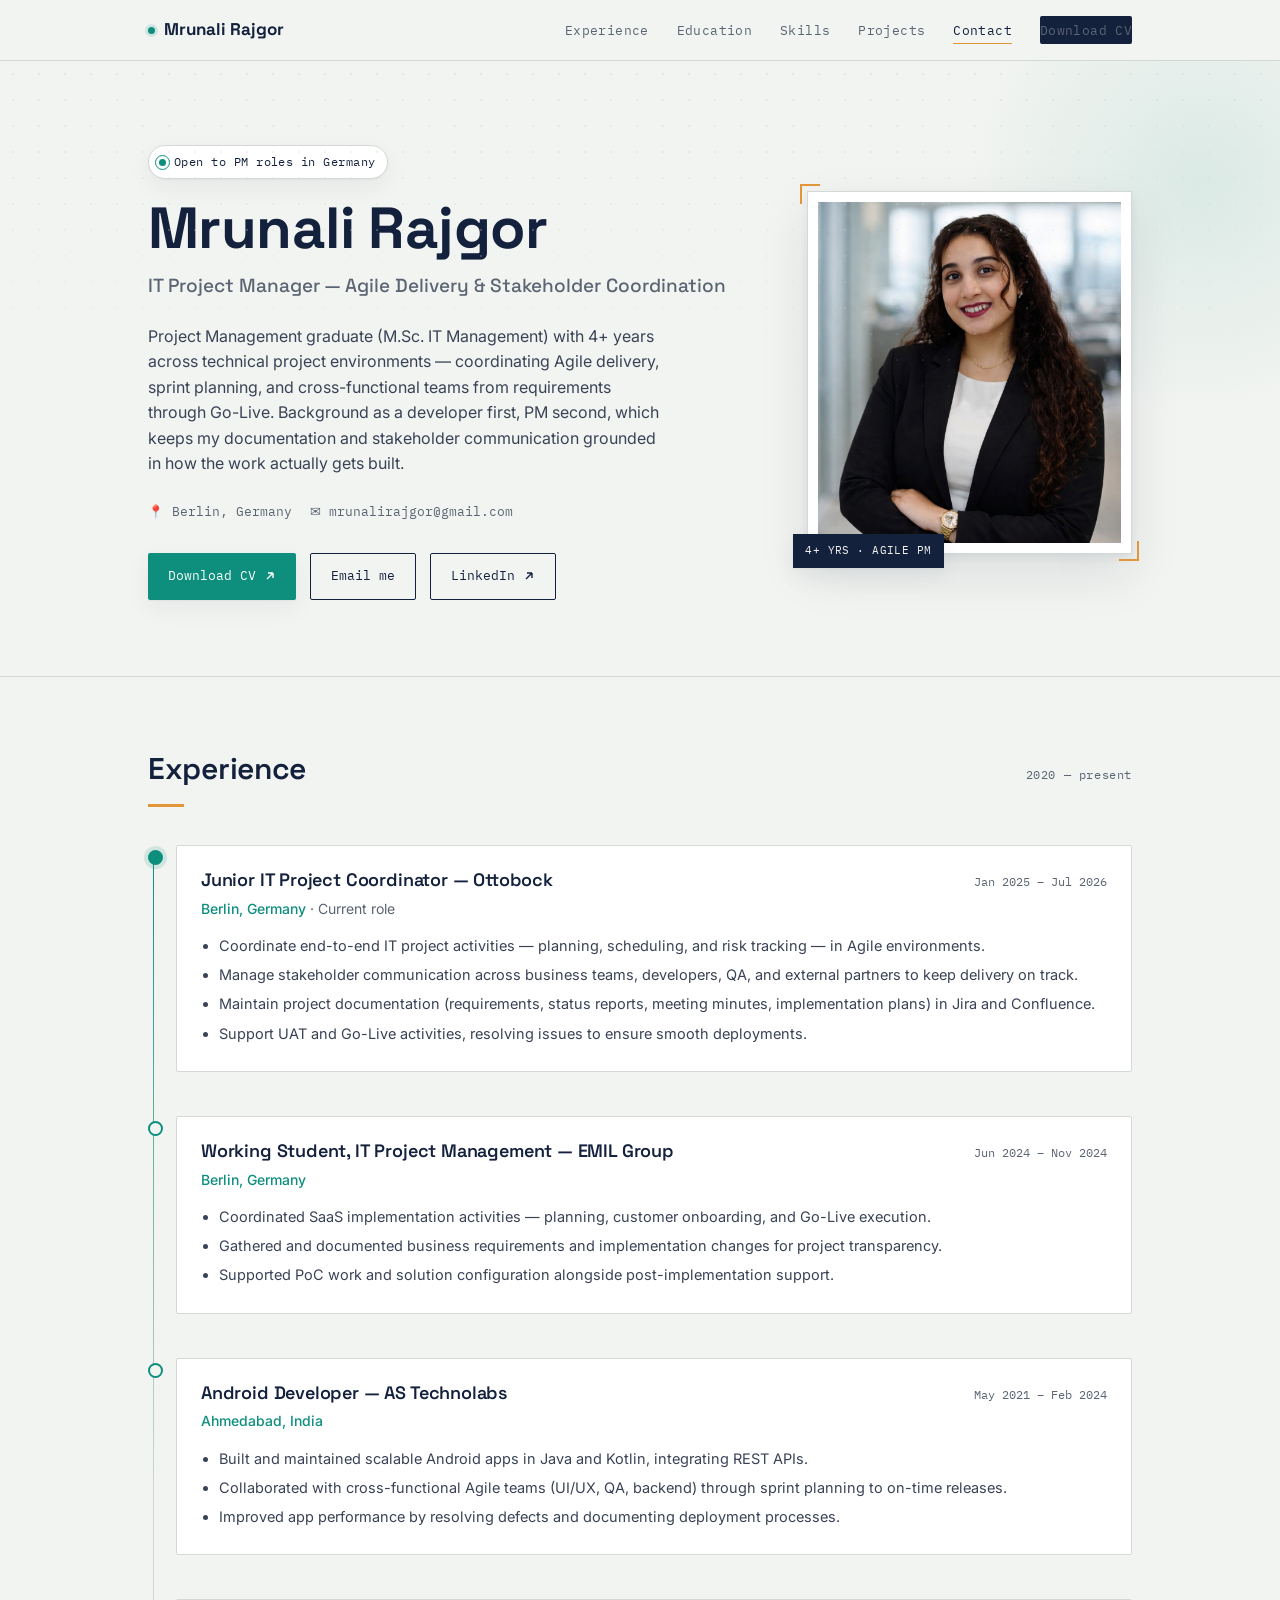
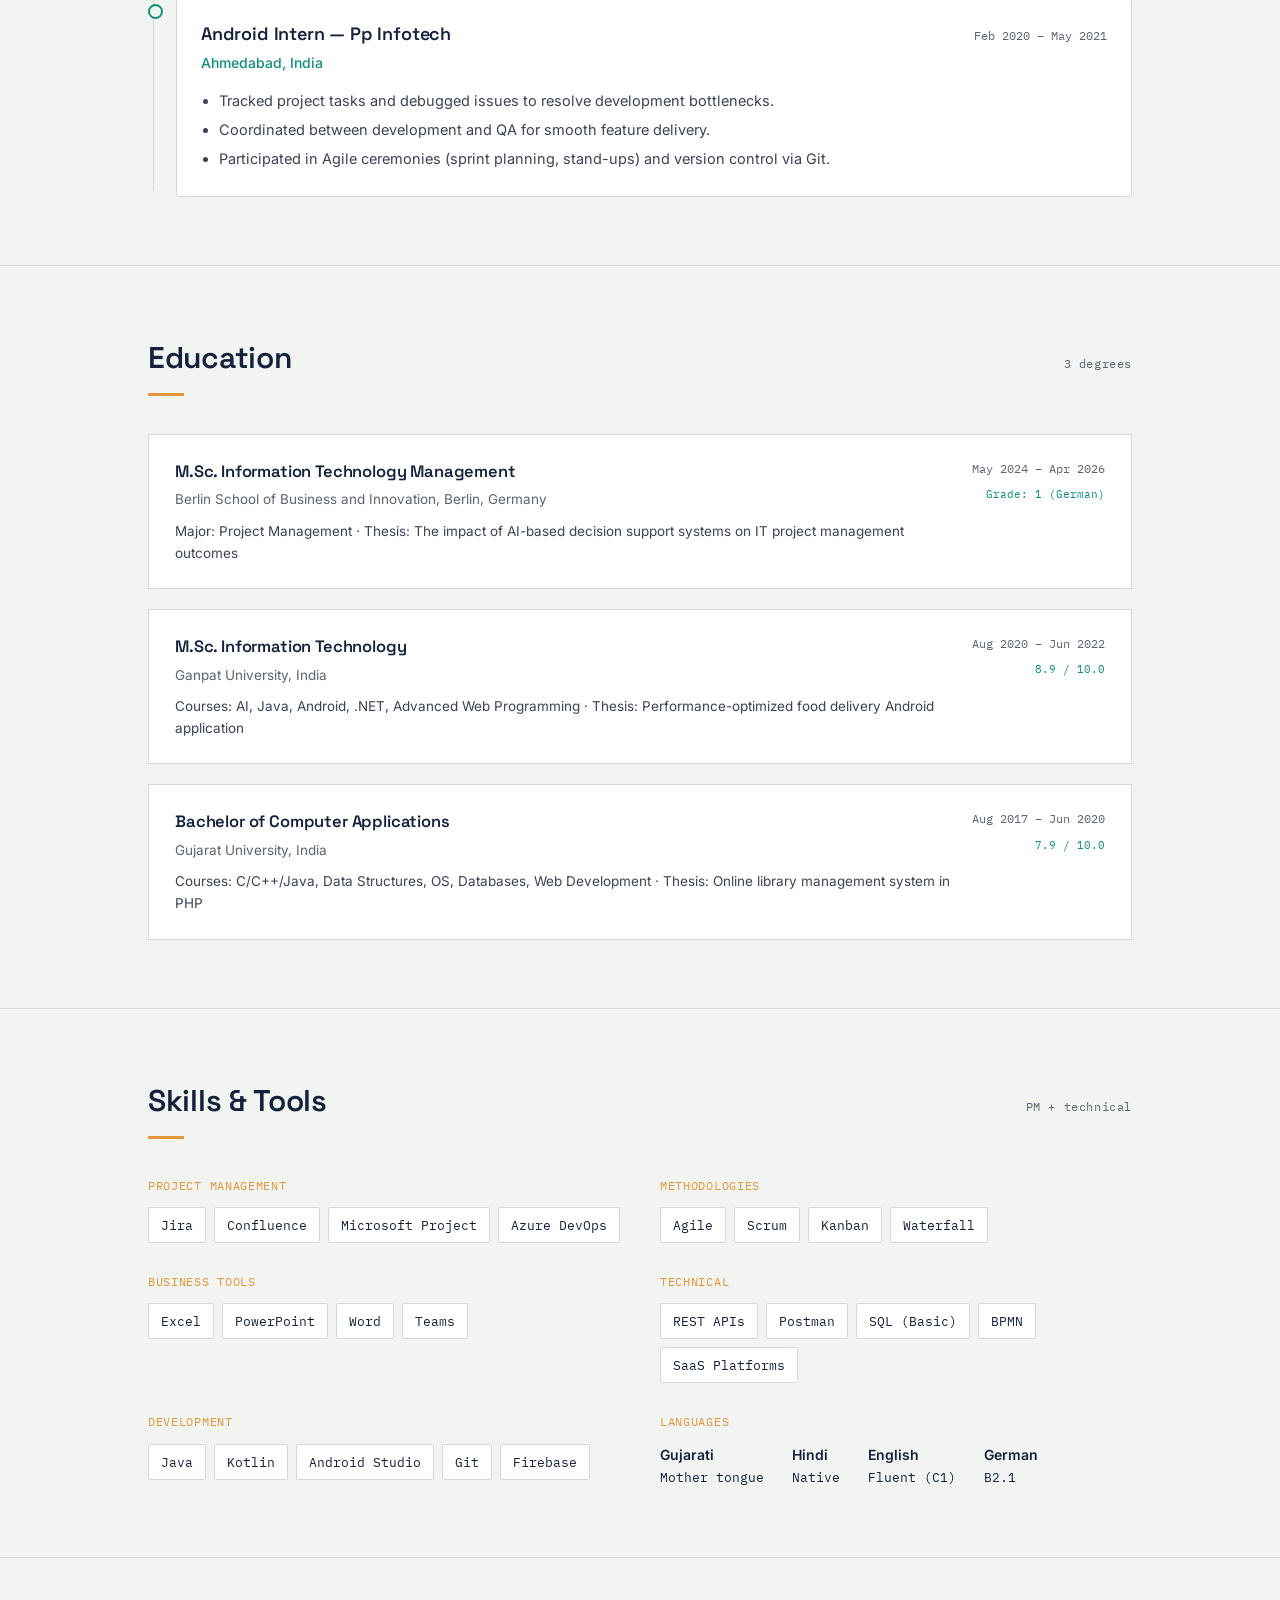
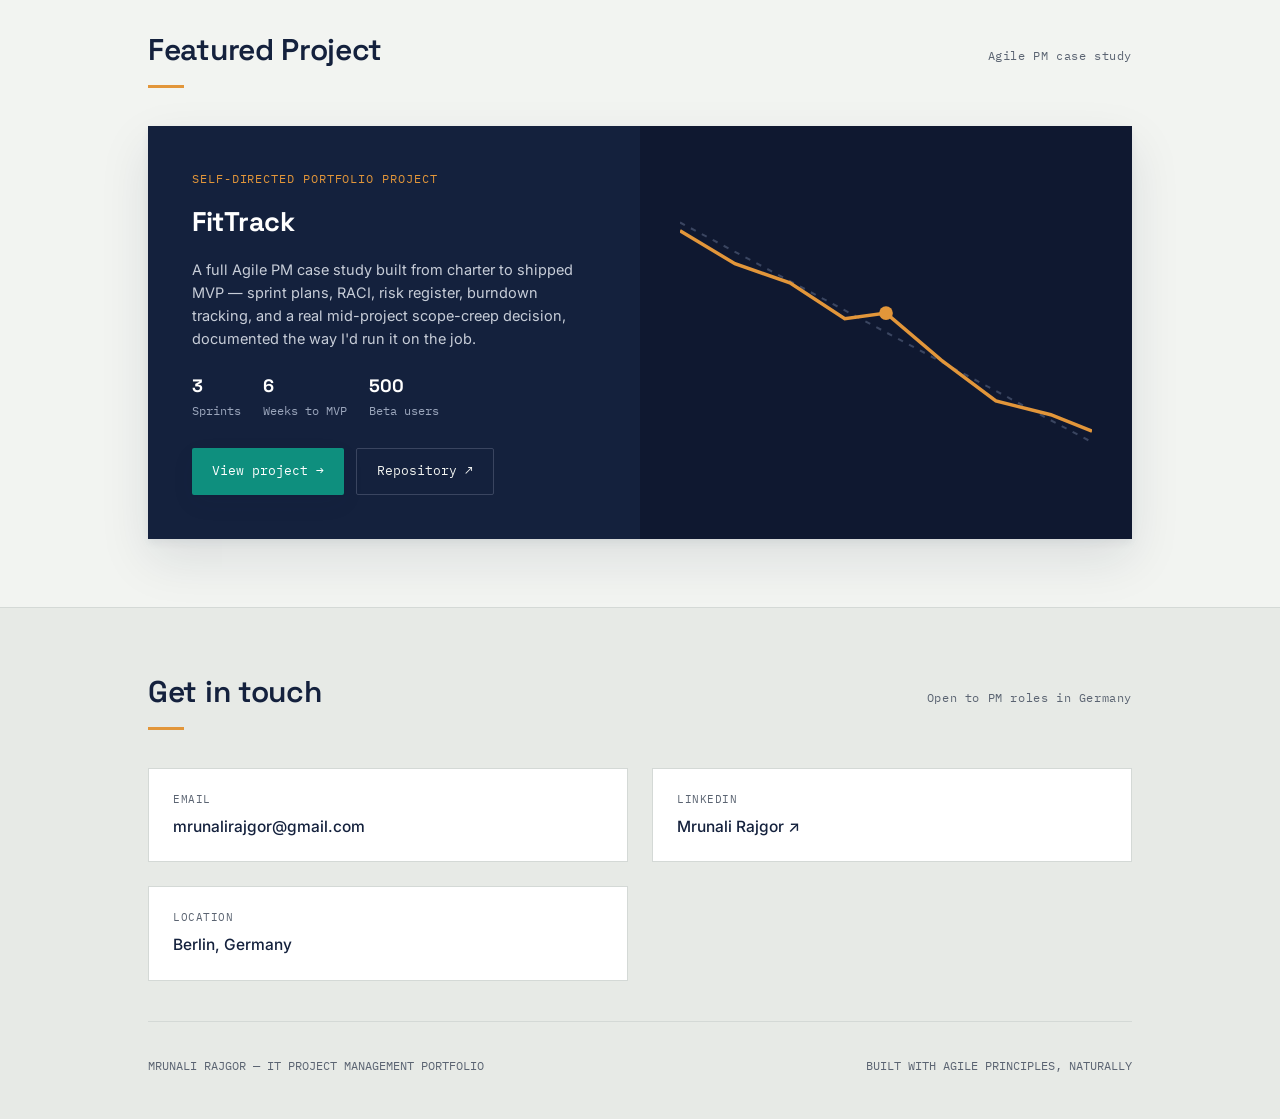
==== index.html @ fd6e47ee "Add portfolio files" ====
<!DOCTYPE html>
<html lang="en">
<head>
<meta charset="UTF-8">
<meta name="viewport" content="width=device-width, initial-scale=1.0">
<title>Mrunali Rajgor — IT Project Manager</title>
<meta name="description" content="Mrunali Rajgor — IT Project Manager. Agile delivery, sprint planning, stakeholder coordination. Berlin, Germany.">

<meta property="og:type" content="website">
<meta property="og:title" content="Mrunali Rajgor — IT Project Manager">
<meta property="og:description" content="Agile delivery, sprint planning, stakeholder coordination. Berlin, Germany.">
<meta property="og:image" content="profile.jpg">
<meta name="twitter:card" content="summary">

<link rel="icon" href="data:image/svg+xml,%3Csvg xmlns='http://www.w3.org/2000/svg' viewBox='0 0 100 100'%3E%3Crect width='100' height='100' rx='18' fill='%2314213D'/%3E%3Ctext x='50' y='68' font-family='Georgia,serif' font-size='52' fill='%23F2F4F1' text-anchor='middle'%3EM%3C/text%3E%3C/svg%3E">

<link rel="preconnect" href="https://fonts.googleapis.com">
<link rel="preconnect" href="https://fonts.gstatic.com" crossorigin>
<link href="https://fonts.googleapis.com/css2?family=Space+Grotesk:wght@400;500;600;700&family=Inter:wght@400;500;600&family=IBM+Plex+Mono:wght@400;500;600&display=swap" rel="stylesheet">
<style>
  :root{
    --ink:#14213D;
    --ink-soft:#232F4E;
    --paper:#F2F4F1;
    --paper-dim:#E7EAE6;
    --teal:#0E8F7E;
    --teal-dim:#0B7A6C;
    --amber:#E2963A;
    --slate:#5B6472;
    --line:#D4D9D6;
    --white:#FFFFFF;
    --shadow: 0 1px 2px rgba(20,33,61,0.04), 0 8px 24px rgba(20,33,61,0.06);
    --shadow-lg: 0 4px 8px rgba(20,33,61,0.06), 0 20px 48px rgba(20,33,61,0.10);
  }
  *{box-sizing:border-box;}
  html{scroll-behavior:smooth;}
  ::selection{background:var(--teal);color:var(--white);}
  body{
    margin:0;
    background:var(--paper);
    color:var(--ink);
    font-family:'Inter',sans-serif;
    line-height:1.6;
    -webkit-font-smoothing:antialiased;
  }
  h1,h2,h3{font-family:'Space Grotesk',sans-serif;margin:0;letter-spacing:-0.01em;}
  .mono{font-family:'IBM Plex Mono',monospace;}
  a{color:inherit;}
  .wrap{max-width:1040px;margin:0 auto;padding:0 28px;}

  .progress{
    position:fixed;top:0;left:0;height:2.5px;background:var(--amber);
    width:0%;z-index:100;transition:width .1s linear;
  }

  nav{
    position:sticky;top:0;z-index:50;
    background:rgba(242,244,241,0.86);
    backdrop-filter:blur(10px);
    border-bottom:1px solid var(--line);
  }
  nav .wrap{
    display:flex;align-items:center;justify-content:space-between;
    padding-top:16px;padding-bottom:16px;
  }
  .nav-name{font-family:'Space Grotesk',sans-serif;font-weight:700;font-size:17px;display:flex;align-items:center;gap:9px;}
  .nav-dot{width:7px;height:7px;border-radius:50%;background:var(--teal);display:inline-block;box-shadow:0 0 0 3px rgba(14,143,126,0.15);}
  .nav-links{display:flex;align-items:center;gap:28px;}
  .nav-links a{
    font-family:'IBM Plex Mono',monospace;font-size:12.5px;text-decoration:none;color:var(--slate);
    letter-spacing:0.03em;position:relative;padding:4px 0;transition:color .15s ease;
  }
  .nav-links a::after{
    content:"";position:absolute;left:0;bottom:0;width:0;height:1.5px;background:var(--amber);
    transition:width .2s ease;
  }
  .nav-links a:hover{color:var(--ink);}
  .nav-links a:hover::after, .nav-links a.active::after{width:100%;}
  .nav-links a.active{color:var(--ink);}
  .nav-cv{
    background:var(--ink);color:var(--white);
    padding:9px 16px;border-radius:2px;font-size:12px;transition:transform .15s ease, background .15s ease;
  }
  .nav-cv::after{display:none;}
  .nav-cv:hover{background:var(--teal);transform:translateY(-1px);}
  .nav-burger{
    display:none;width:34px;height:34px;border:1px solid var(--line);background:var(--white);
    border-radius:2px;cursor:pointer;position:relative;
  }
  .nav-burger span{
    position:absolute;left:8px;right:8px;height:1.5px;background:var(--ink);
    transition:transform .2s ease, opacity .2s ease;
  }
  .nav-burger span:nth-child(1){top:12px;}
  .nav-burger span:nth-child(2){top:17px;}
  .nav-burger span:nth-child(3){top:22px;}
  .nav-burger.open span:nth-child(1){transform:translateY(5px) rotate(45deg);}
  .nav-burger.open span:nth-child(2){opacity:0;}
  .nav-burger.open span:nth-child(3){transform:translateY(-5px) rotate(-45deg);}
  .mobile-menu{
    display:none;flex-direction:column;gap:2px;padding:8px 28px 18px;
    border-top:1px solid var(--line);background:var(--paper);
  }
  .mobile-menu a{
    font-family:'IBM Plex Mono',monospace;font-size:13.5px;color:var(--ink);
    text-decoration:none;padding:12px 0;border-bottom:1px solid var(--line);
  }
  .mobile-menu.open{display:flex;}

  .hero{
    padding:84px 0 76px;position:relative;overflow:hidden;
  }
  .hero::before{
    content:"";position:absolute;top:-120px;right:-160px;width:480px;height:480px;
    border-radius:50%;background:radial-gradient(circle, rgba(14,143,126,0.10), transparent 70%);
    pointer-events:none;
  }
  .hero::after{
    content:"";position:absolute;inset:0;
    background-image:radial-gradient(var(--line) 1px, transparent 1px);
    background-size:26px 26px;
    -webkit-mask-image:linear-gradient(to bottom, black, transparent 60%);
    mask-image:linear-gradient(to bottom, black, transparent 60%);
    opacity:0.5;pointer-events:none;
  }
  .hero .wrap{
    display:grid;grid-template-columns:1.3fr 0.7fr;gap:56px;align-items:center;
    position:relative;
  }
  .status-badge{
    display:inline-flex;align-items:center;gap:8px;
    font-family:'IBM Plex Mono',monospace;font-size:11.5px;letter-spacing:0.04em;
    background:var(--white);border:1px solid var(--line);padding:7px 12px 7px 10px;
    border-radius:20px;margin-bottom:20px;box-shadow:var(--shadow);
  }
  .status-badge .pulse{
    width:7px;height:7px;border-radius:50%;background:var(--teal);position:relative;
  }
  .status-badge .pulse::after{
    content:"";position:absolute;inset:-4px;border-radius:50%;border:1.5px solid var(--teal);
    animation:pulse 2s ease-out infinite;
  }
  @keyframes pulse{0%{transform:scale(0.6);opacity:1;}100%{transform:scale(1.8);opacity:0;}}

  .hero h1{font-size:clamp(38px,5.4vw,58px);font-weight:700;line-height:1.03;}
  .hero .role{
    margin-top:12px;font-family:'Space Grotesk',sans-serif;font-size:19px;font-weight:500;color:var(--slate);
  }
  .hero .summary{margin-top:22px;font-size:16px;color:#3A4356;max-width:520px;}
  .hero-meta{
    margin-top:24px;display:flex;flex-wrap:wrap;gap:18px;
    font-family:'IBM Plex Mono',monospace;font-size:12.5px;color:var(--slate);
  }
  .hero-meta span{display:flex;align-items:center;gap:6px;}
  .hero-cta{margin-top:32px;display:flex;gap:14px;flex-wrap:wrap;}
  .btn{
    font-family:'IBM Plex Mono',monospace;font-size:13px;padding:12px 20px;border-radius:2px;
    text-decoration:none;display:inline-flex;align-items:center;gap:8px;
    transition:transform .15s ease, background .15s ease, box-shadow .15s ease, border-color .15s ease;
  }
  .btn-primary{background:var(--teal);color:var(--white);box-shadow:var(--shadow);}
  .btn-primary:hover{transform:translateY(-2px);background:var(--teal-dim);box-shadow:var(--shadow-lg);}
  .btn-ghost{border:1px solid var(--ink);color:var(--ink);}
  .btn-ghost:hover{transform:translateY(-2px);border-color:var(--amber);}
  .btn svg{transition:transform .15s ease;}
  .btn:hover svg{transform:translate(2px,-2px);}

  .hero-photo{position:relative;}
  .hero-photo .frame{
    border:1px solid var(--line);padding:10px;background:var(--white);box-shadow:var(--shadow-lg);
    position:relative;
  }
  .hero-photo .frame::before, .hero-photo .frame::after{
    content:"";position:absolute;width:18px;height:18px;
    border-color:var(--amber);border-style:solid;
  }
  .hero-photo .frame::before{top:-8px;left:-8px;border-width:2px 0 0 2px;}
  .hero-photo .frame::after{bottom:-8px;right:-8px;border-width:0 2px 2px 0;}
  .hero-photo img{width:100%;display:block;object-fit:cover;aspect-ratio:4/4.5;}
  .hero-photo .tag{
    position:absolute;bottom:-14px;left:-14px;background:var(--ink);color:var(--paper);
    font-family:'IBM Plex Mono',monospace;font-size:11px;padding:8px 12px;letter-spacing:0.04em;
    box-shadow:var(--shadow);
  }

  section{padding:68px 0;border-top:1px solid var(--line);}
  .section-head{display:flex;align-items:baseline;justify-content:space-between;margin-bottom:38px;flex-wrap:wrap;gap:10px;}
  .section-head h2{font-size:clamp(24px,3vw,30px);font-weight:600;position:relative;padding-bottom:14px;}
  .section-head h2::after{
    content:"";position:absolute;left:0;bottom:0;width:36px;height:3px;background:var(--amber);
  }
  .section-tag{font-family:'IBM Plex Mono',monospace;font-size:12px;color:var(--slate);letter-spacing:0.05em;}

  .timeline{position:relative;padding-left:28px;}
  .timeline::before{
    content:"";position:absolute;left:5px;top:6px;bottom:6px;width:1px;
    background:linear-gradient(to bottom, var(--teal), var(--line) 70%);
  }
  .tl-item{position:relative;padding-bottom:44px;}
  .tl-item:last-child{padding-bottom:0;}
  .tl-item::before{
    content:"";position:absolute;left:-28px;top:5px;width:11px;height:11px;border-radius:50%;
    background:var(--paper);border:2px solid var(--teal);transition:transform .2s ease;
  }
  .tl-item.current::before{background:var(--teal);box-shadow:0 0 0 4px rgba(14,143,126,0.15);}
  .tl-card{
    background:var(--white);border:1px solid var(--line);padding:20px 24px;border-radius:2px;
    transition:box-shadow .2s ease, border-color .2s ease, transform .2s ease;
  }
  .tl-card:hover{box-shadow:var(--shadow-lg);border-color:var(--teal);transform:translateY(-2px);}
  .tl-head{display:flex;justify-content:space-between;flex-wrap:wrap;gap:8px;align-items:baseline;}
  .tl-head h3{font-size:18px;font-weight:600;}
  .tl-dates{font-family:'IBM Plex Mono',monospace;font-size:12px;color:var(--slate);white-space:nowrap;}
  .tl-company{font-size:14px;color:var(--teal);font-weight:500;margin-top:3px;}
  .tl-loc{color:var(--slate);font-weight:400;}
  .tl-card ul{margin:14px 0 0;padding-left:18px;color:#3A4356;font-size:14.5px;}
  .tl-card li{margin-bottom:6px;}

  .edu-grid{display:grid;gap:20px;}
  .edu-card{
    background:var(--white);border:1px solid var(--line);padding:24px 26px;
    display:grid;grid-template-columns:1fr auto;gap:8px;align-items:start;
    transition:box-shadow .2s ease, border-color .2s ease, transform .2s ease;
  }
  .edu-card:hover{box-shadow:var(--shadow-lg);border-color:var(--teal);transform:translateY(-2px);}
  .edu-card h3{font-size:16.5px;font-weight:600;}
  .edu-card .school{font-size:13.5px;color:var(--slate);margin-top:4px;}
  .edu-card .details{font-size:13.5px;color:#3A4356;margin-top:10px;}
  .edu-card .dates{font-family:'IBM Plex Mono',monospace;font-size:12px;color:var(--slate);text-align:right;white-space:nowrap;}
  .edu-card .grade{
    font-family:'IBM Plex Mono',monospace;font-size:11px;color:var(--teal);
    margin-top:8px;text-align:right;
  }

  .skills-grid{display:grid;grid-template-columns:repeat(2,1fr);gap:30px 40px;}
  .skill-group .cat{
    font-family:'IBM Plex Mono',monospace;font-size:11.5px;letter-spacing:0.06em;
    text-transform:uppercase;color:var(--amber);margin-bottom:12px;
  }
  .pill-row{display:flex;flex-wrap:wrap;gap:8px;}
  .pill{
    font-family:'IBM Plex Mono',monospace;font-size:12.5px;
    border:1px solid var(--line);background:var(--white);
    padding:7px 12px;border-radius:2px;color:var(--ink);
    transition:border-color .15s ease, transform .15s ease, background .15s ease;
  }
  .pill:hover{border-color:var(--teal);background:var(--paper-dim);transform:translateY(-1px);}
  .lang-row{display:flex;flex-wrap:wrap;gap:28px;margin-top:8px;}
  .lang-item{font-family:'IBM Plex Mono',monospace;font-size:13px;}
  .lang-item b{display:block;font-family:'Inter',sans-serif;font-size:14px;font-weight:600;margin-bottom:2px;}

  .project-card{
    background:var(--ink);color:var(--paper);
    display:grid;grid-template-columns:1fr 1fr;gap:0;
    overflow:hidden;box-shadow:var(--shadow-lg);
  }
  .project-info{padding:44px;}
  .project-kicker{font-family:'IBM Plex Mono',monospace;font-size:11.5px;color:var(--amber);letter-spacing:0.08em;text-transform:uppercase;margin-bottom:12px;}
  .project-info h3{font-size:27px;color:var(--white);}
  .project-info p{font-size:14.5px;color:#C7CDD8;margin-top:14px;}
  .project-stats{display:flex;gap:22px;margin-top:22px;font-family:'IBM Plex Mono',monospace;font-size:12px;color:#9BA6BC;}
  .project-stats b{display:block;color:var(--white);font-size:18px;font-family:'Space Grotesk',sans-serif;}
  .project-cta{margin-top:28px;display:flex;gap:12px;flex-wrap:wrap;}
  .project-visual{
    background:#0F1830;display:flex;align-items:center;justify-content:center;padding:40px;position:relative;
  }
  .project-visual svg{width:100%;height:auto;position:relative;z-index:1;}

  footer{background:var(--paper-dim);border-top:1px solid var(--line);padding:60px 0 32px;position:relative;}
  .contact-grid{display:grid;grid-template-columns:1fr 1fr;gap:24px;margin-bottom:40px;}
  .contact-card{
    background:var(--white);border:1px solid var(--line);padding:22px 24px;
    text-decoration:none;color:var(--ink);display:block;
    transition:border-color .15s ease, box-shadow .15s ease, transform .15s ease;
  }
  .contact-card:hover{border-color:var(--teal);box-shadow:var(--shadow-lg);transform:translateY(-2px);}
  .contact-card .lbl{font-family:'IBM Plex Mono',monospace;font-size:11px;color:var(--slate);text-transform:uppercase;letter-spacing:0.05em;}
  .contact-card .val{font-size:15.5px;font-weight:500;margin-top:6px;}
  .footer-bottom{
    display:flex;justify-content:space-between;align-items:center;flex-wrap:wrap;gap:12px;
    border-top:1px solid var(--line);padding-top:24px;
  }
  .footer-bottom p{font-family:'IBM Plex Mono',monospace;font-size:11.5px;color:var(--slate);}

  .to-top{
    position:fixed;right:24px;bottom:24px;width:42px;height:42px;border-radius:50%;
    background:var(--ink);color:var(--paper);display:flex;align-items:center;justify-content:center;
    text-decoration:none;box-shadow:var(--shadow-lg);opacity:0;pointer-events:none;
    transition:opacity .25s ease, transform .25s ease;z-index:40;
  }
  .to-top.show{opacity:1;pointer-events:auto;}
  .to-top:hover{background:var(--teal);transform:translateY(-3px);}

  .reveal{opacity:0;transform:translateY(16px);transition:opacity .55s ease, transform .55s ease;}
  .reveal.in{opacity:1;transform:translateY(0);}
  @media (prefers-reduced-motion:reduce){
    .reveal{opacity:1;transform:none;transition:none;}
    html{scroll-behavior:auto;}
    .status-badge .pulse::after{animation:none;}
  }

  @media (max-width:820px){
    .nav-links{display:none;}
    .nav-burger{display:block;}
    .hero .wrap{grid-template-columns:1fr;}
    .hero-photo{max-width:260px;margin:0 auto;order:-1;}
    .skills-grid{grid-template-columns:1fr;}
    .project-card{grid-template-columns:1fr;}
    .project-visual{order:-1;padding:28px;}
    .contact-grid{grid-template-columns:1fr;}
    .edu-card{grid-template-columns:1fr;}
    .edu-card .dates, .edu-card .grade{text-align:left;}
    .to-top{right:16px;bottom:16px;}
  }
</style>
</head>
<body>

<div class="progress" id="progress"></div>

<nav>
  <div class="wrap">
    <div class="nav-name"><span class="nav-dot"></span>Mrunali Rajgor</div>
    <div class="nav-links">
      <a href="#experience" data-nav>Experience</a>
      <a href="#education" data-nav>Education</a>
      <a href="#skills" data-nav>Skills</a>
      <a href="#projects" data-nav>Projects</a>
      <a href="#contact" data-nav>Contact</a>
      <a class="nav-cv" href="CV_Mrunali.pdf" target="_blank" rel="noopener">Download CV</a>
    </div>
    <button class="nav-burger" id="burger" aria-label="Toggle menu"><span></span><span></span><span></span></button>
  </div>
  <div class="mobile-menu" id="mobileMenu">
    <a href="#experience">Experience</a>
    <a href="#education">Education</a>
    <a href="#skills">Skills</a>
    <a href="#projects">Projects</a>
    <a href="#contact">Contact</a>
    <a href="CV_Mrunali.pdf" target="_blank" rel="noopener">Download CV ↓</a>
  </div>
</nav>

<header class="hero">
  <div class="wrap">
    <div>
      <div class="status-badge"><span class="pulse"></span>Open to PM roles in Germany</div>
      <h1>Mrunali Rajgor</h1>
      <div class="role">IT Project Manager — Agile Delivery &amp; Stakeholder Coordination</div>
      <p class="summary">Project Management graduate (M.Sc. IT Management) with 4+ years across technical project environments — coordinating Agile delivery, sprint planning, and cross-functional teams from requirements through Go-Live. Background as a developer first, PM second, which keeps my documentation and stakeholder communication grounded in how the work actually gets built.</p>
      <div class="hero-meta">
        <span>📍 Berlin, Germany</span>
        <span>✉ mrunalirajgor@gmail.com</span>
        
      </div>
      <div class="hero-cta">
        <a class="btn btn-primary" href="CV_Mrunali.pdf" target="_blank" rel="noopener">Download CV
          <svg width="12" height="12" viewBox="0 0 12 12" fill="none"><path d="M3 9L9 3M9 3H4M9 3V8" stroke="white" stroke-width="1.4"/></svg>
        </a>
        <a class="btn btn-ghost" href="mailto:mrunalirajgor@gmail.com">Email me</a>
        <a class="btn btn-ghost" href="https://www.linkedin.com/in/mrunali-rajgor" target="_blank" rel="noopener">LinkedIn
          <svg width="12" height="12" viewBox="0 0 12 12" fill="none"><path d="M3 9L9 3M9 3H4M9 3V8" stroke="#14213D" stroke-width="1.4"/></svg>
        </a>
      </div>
    </div>
    <div class="hero-photo">
      <div class="frame"><img src="profile.jpg" alt="Portrait of Mrunali Rajgor"></div>
      <div class="tag">4+ YRS · AGILE PM</div>
    </div>
  </div>
</header>

<section id="experience">
  <div class="wrap">
    <div class="section-head reveal">
      <h2>Experience</h2>
      <span class="section-tag">2020 — present</span>
    </div>
    <div class="timeline">

      <div class="tl-item current reveal">
        <div class="tl-card">
          <div class="tl-head">
            <h3>Junior IT Project Coordinator — Ottobock</h3>
            <span class="tl-dates">Jan 2025 – Jul 2026</span>
          </div>
          <div class="tl-company">Berlin, Germany <span class="tl-loc">· Current role</span></div>
          <ul>
            <li>Coordinate end-to-end IT project activities — planning, scheduling, and risk tracking — in Agile environments.</li>
            <li>Manage stakeholder communication across business teams, developers, QA, and external partners to keep delivery on track.</li>
            <li>Maintain project documentation (requirements, status reports, meeting minutes, implementation plans) in Jira and Confluence.</li>
            <li>Support UAT and Go-Live activities, resolving issues to ensure smooth deployments.</li>
          </ul>
        </div>
      </div>

      <div class="tl-item reveal">
        <div class="tl-card">
          <div class="tl-head">
            <h3>Working Student, IT Project Management — EMIL Group</h3>
            <span class="tl-dates">Jun 2024 – Nov 2024</span>
          </div>
          <div class="tl-company">Berlin, Germany</div>
          <ul>
            <li>Coordinated SaaS implementation activities — planning, customer onboarding, and Go-Live execution.</li>
            <li>Gathered and documented business requirements and implementation changes for project transparency.</li>
            <li>Supported PoC work and solution configuration alongside post-implementation support.</li>
          </ul>
        </div>
      </div>

      <div class="tl-item reveal">
        <div class="tl-card">
          <div class="tl-head">
            <h3>Android Developer — AS Technolabs</h3>
            <span class="tl-dates">May 2021 – Feb 2024</span>
          </div>
          <div class="tl-company">Ahmedabad, India</div>
          <ul>
            <li>Built and maintained scalable Android apps in Java and Kotlin, integrating REST APIs.</li>
            <li>Collaborated with cross-functional Agile teams (UI/UX, QA, backend) through sprint planning to on-time releases.</li>
            <li>Improved app performance by resolving defects and documenting deployment processes.</li>
          </ul>
        </div>
      </div>

      <div class="tl-item reveal">
        <div class="tl-card">
          <div class="tl-head">
            <h3>Android Intern — Pp Infotech</h3>
            <span class="tl-dates">Feb 2020 – May 2021</span>
          </div>
          <div class="tl-company">Ahmedabad, India</div>
          <ul>
            <li>Tracked project tasks and debugged issues to resolve development bottlenecks.</li>
            <li>Coordinated between development and QA for smooth feature delivery.</li>
            <li>Participated in Agile ceremonies (sprint planning, stand-ups) and version control via Git.</li>
          </ul>
        </div>
      </div>

    </div>
  </div>
</section>

<section id="education">
  <div class="wrap">
    <div class="section-head reveal">
      <h2>Education</h2>
      <span class="section-tag">3 degrees</span>
    </div>
    <div class="edu-grid">

      <div class="edu-card reveal">
        <div>
          <h3>M.Sc. Information Technology Management</h3>
          <div class="school">Berlin School of Business and Innovation, Berlin, Germany</div>
          <div class="details">Major: Project Management · Thesis: The impact of AI-based decision support systems on IT project management outcomes</div>
        </div>
        <div>
          <div class="dates">May 2024 – Apr 2026</div>
          <div class="grade">Grade: 1 (German)</div>
        </div>
      </div>

      <div class="edu-card reveal">
        <div>
          <h3>M.Sc. Information Technology</h3>
          <div class="school">Ganpat University, India</div>
          <div class="details">Courses: AI, Java, Android, .NET, Advanced Web Programming · Thesis: Performance-optimized food delivery Android application</div>
        </div>
        <div>
          <div class="dates">Aug 2020 – Jun 2022</div>
          <div class="grade">8.9 / 10.0</div>
        </div>
      </div>

      <div class="edu-card reveal">
        <div>
          <h3>Bachelor of Computer Applications</h3>
          <div class="school">Gujarat University, India</div>
          <div class="details">Courses: C/C++/Java, Data Structures, OS, Databases, Web Development · Thesis: Online library management system in PHP</div>
        </div>
        <div>
          <div class="dates">Aug 2017 – Jun 2020</div>
          <div class="grade">7.9 / 10.0</div>
        </div>
      </div>

    </div>
  </div>
</section>

<section id="skills">
  <div class="wrap">
    <div class="section-head reveal">
      <h2>Skills &amp; Tools</h2>
      <span class="section-tag">PM + technical</span>
    </div>
    <div class="skills-grid">
      <div class="skill-group reveal">
        <div class="cat">Project Management</div>
        <div class="pill-row">
          <span class="pill">Jira</span><span class="pill">Confluence</span>
          <span class="pill">Microsoft Project</span><span class="pill">Azure DevOps</span>
        </div>
      </div>
      <div class="skill-group reveal">
        <div class="cat">Methodologies</div>
        <div class="pill-row">
          <span class="pill">Agile</span><span class="pill">Scrum</span>
          <span class="pill">Kanban</span><span class="pill">Waterfall</span>
        </div>
      </div>
      <div class="skill-group reveal">
        <div class="cat">Business Tools</div>
        <div class="pill-row">
          <span class="pill">Excel</span><span class="pill">PowerPoint</span>
          <span class="pill">Word</span><span class="pill">Teams</span>
        </div>
      </div>
      <div class="skill-group reveal">
        <div class="cat">Technical</div>
        <div class="pill-row">
          <span class="pill">REST APIs</span><span class="pill">Postman</span>
          <span class="pill">SQL (Basic)</span><span class="pill">BPMN</span><span class="pill">SaaS Platforms</span>
        </div>
      </div>
      <div class="skill-group reveal">
        <div class="cat">Development</div>
        <div class="pill-row">
          <span class="pill">Java</span><span class="pill">Kotlin</span>
          <span class="pill">Android Studio</span><span class="pill">Git</span><span class="pill">Firebase</span>
        </div>
      </div>
      <div class="skill-group reveal">
        <div class="cat">Languages</div>
        <div class="lang-row">
          <div class="lang-item"><b>Gujarati</b>Mother tongue</div>
          <div class="lang-item"><b>Hindi</b>Native</div>
          <div class="lang-item"><b>English</b>Fluent (C1)</div>
          <div class="lang-item"><b>German</b>B2.1</div>
        </div>
      </div>
    </div>
  </div>
</section>

<section id="projects">
  <div class="wrap">
    <div class="section-head reveal">
      <h2>Featured Project</h2>
      <span class="section-tag">Agile PM case study</span>
    </div>
  </div>
  <div class="wrap">
    <div class="project-card reveal">
      <div class="project-info">
        <div class="project-kicker">Self-directed portfolio project</div>
        <h3>FitTrack</h3>
        <p>A full Agile PM case study built from charter to shipped MVP — sprint plans, RACI, risk register, burndown tracking, and a real mid-project scope-creep decision, documented the way I'd run it on the job.</p>
        <div class="project-stats">
          <div><b>3</b>Sprints</div>
          <div><b>6</b>Weeks to MVP</div>
          <div><b>500</b>Beta users</div>
        </div>
        <div class="project-cta">
          <a class="btn btn-primary" href="https://Mrunali121.github.io/fittrack-agile-pm-portfolio/" target="_blank" rel="noopener">View project →</a>
          <a class="btn btn-ghost" style="border-color:#3A4560;color:var(--paper);" href="https://github.com/Mrunali121/fittrack-agile-pm-portfolio" target="_blank" rel="noopener">Repository ↗</a>
        </div>
      </div>
      <div class="project-visual">
        <svg viewBox="0 0 300 200" xmlns="http://www.w3.org/2000/svg">
          <line x1="0" y1="20" x2="300" y2="180" stroke="#3A4560" stroke-width="1.5" stroke-dasharray="4 5"/>
          <polyline points="0,26 40,50 80,64 120,90 150,86 190,120 230,150 270,160 300,172"
            fill="none" stroke="#E2963A" stroke-width="2.5"/>
          <circle cx="150" cy="86" r="5" fill="#E2963A"/>
        </svg>
      </div>
    </div>
  </div>
</section>

<footer id="contact">
  <div class="wrap">
    <div class="section-head reveal">
      <h2>Get in touch</h2>
      <span class="section-tag">Open to PM roles in Germany</span>
    </div>
    <div class="contact-grid">
      <a class="contact-card reveal" href="mailto:mrunalirajgor@gmail.com">
        <div class="lbl">Email</div>
        <div class="val">mrunalirajgor@gmail.com</div>
      </a>
      <a class="contact-card reveal" href="https://www.linkedin.com/in/mrunali-rajgor" target="_blank" rel="noopener">
        <div class="lbl">LinkedIn</div>
        <div class="val">Mrunali Rajgor ↗</div>
      </a>
        
      <div class="contact-card reveal">
        <div class="lbl">Location</div>
        <div class="val">Berlin, Germany</div>
      </div>
    </div>
    <div class="footer-bottom">
      <p>MRUNALI RAJGOR — IT PROJECT MANAGEMENT PORTFOLIO</p>
      <p>BUILT WITH AGILE PRINCIPLES, NATURALLY</p>
    </div>
  </div>
</footer>

<a href="#" class="to-top" id="toTop" aria-label="Back to top">
  <svg width="16" height="16" viewBox="0 0 16 16" fill="none"><path d="M8 13V3M8 3L3 8M8 3L13 8" stroke="currentColor" stroke-width="1.6"/></svg>
</a>

<script>
  const reduceMotion = window.matchMedia('(prefers-reduced-motion: reduce)').matches;
  if (!reduceMotion) {
    const els = document.querySelectorAll('.reveal');
    const io = new IntersectionObserver((entries) => {
      entries.forEach(e => { if (e.isIntersecting) { e.target.classList.add('in'); io.unobserve(e.target); } });
    }, { threshold: 0.12 });
    els.forEach(el => io.observe(el));
  } else {
    document.querySelectorAll('.reveal').forEach(el => el.classList.add('in'));
  }

  const progress = document.getElementById('progress');
  function updateProgress(){
    const h = document.documentElement;
    const scrolled = (h.scrollTop) / (h.scrollHeight - h.clientHeight) * 100;
    progress.style.width = scrolled + '%';
  }
  document.addEventListener('scroll', updateProgress);

  const toTop = document.getElementById('toTop');
  document.addEventListener('scroll', () => {
    if (window.scrollY > 500) toTop.classList.add('show');
    else toTop.classList.remove('show');
  });

  const burger = document.getElementById('burger');
  const mobileMenu = document.getElementById('mobileMenu');
  burger.addEventListener('click', () => {
    burger.classList.toggle('open');
    mobileMenu.classList.toggle('open');
  });
  mobileMenu.querySelectorAll('a').forEach(a => a.addEventListener('click', () => {
    burger.classList.remove('open');
    mobileMenu.classList.remove('open');
  }));

  const navLinks = document.querySelectorAll('[data-nav]');
  const sections = ['experience','education','skills','projects','contact'].map(id => document.getElementById(id));
  const navObserver = new IntersectionObserver((entries) => {
    entries.forEach(entry => {
      const link = document.querySelector('[data-nav][href="#' + entry.target.id + '"]');
      if (!link) return;
      if (entry.isIntersecting) {
        navLinks.forEach(l => l.classList.remove('active'));
        link.classList.add('active');
      }
    });
  }, { rootMargin: '-40% 0px -50% 0px' });
  sections.forEach(s => s && navObserver.observe(s));
</script>

</body>
</html>
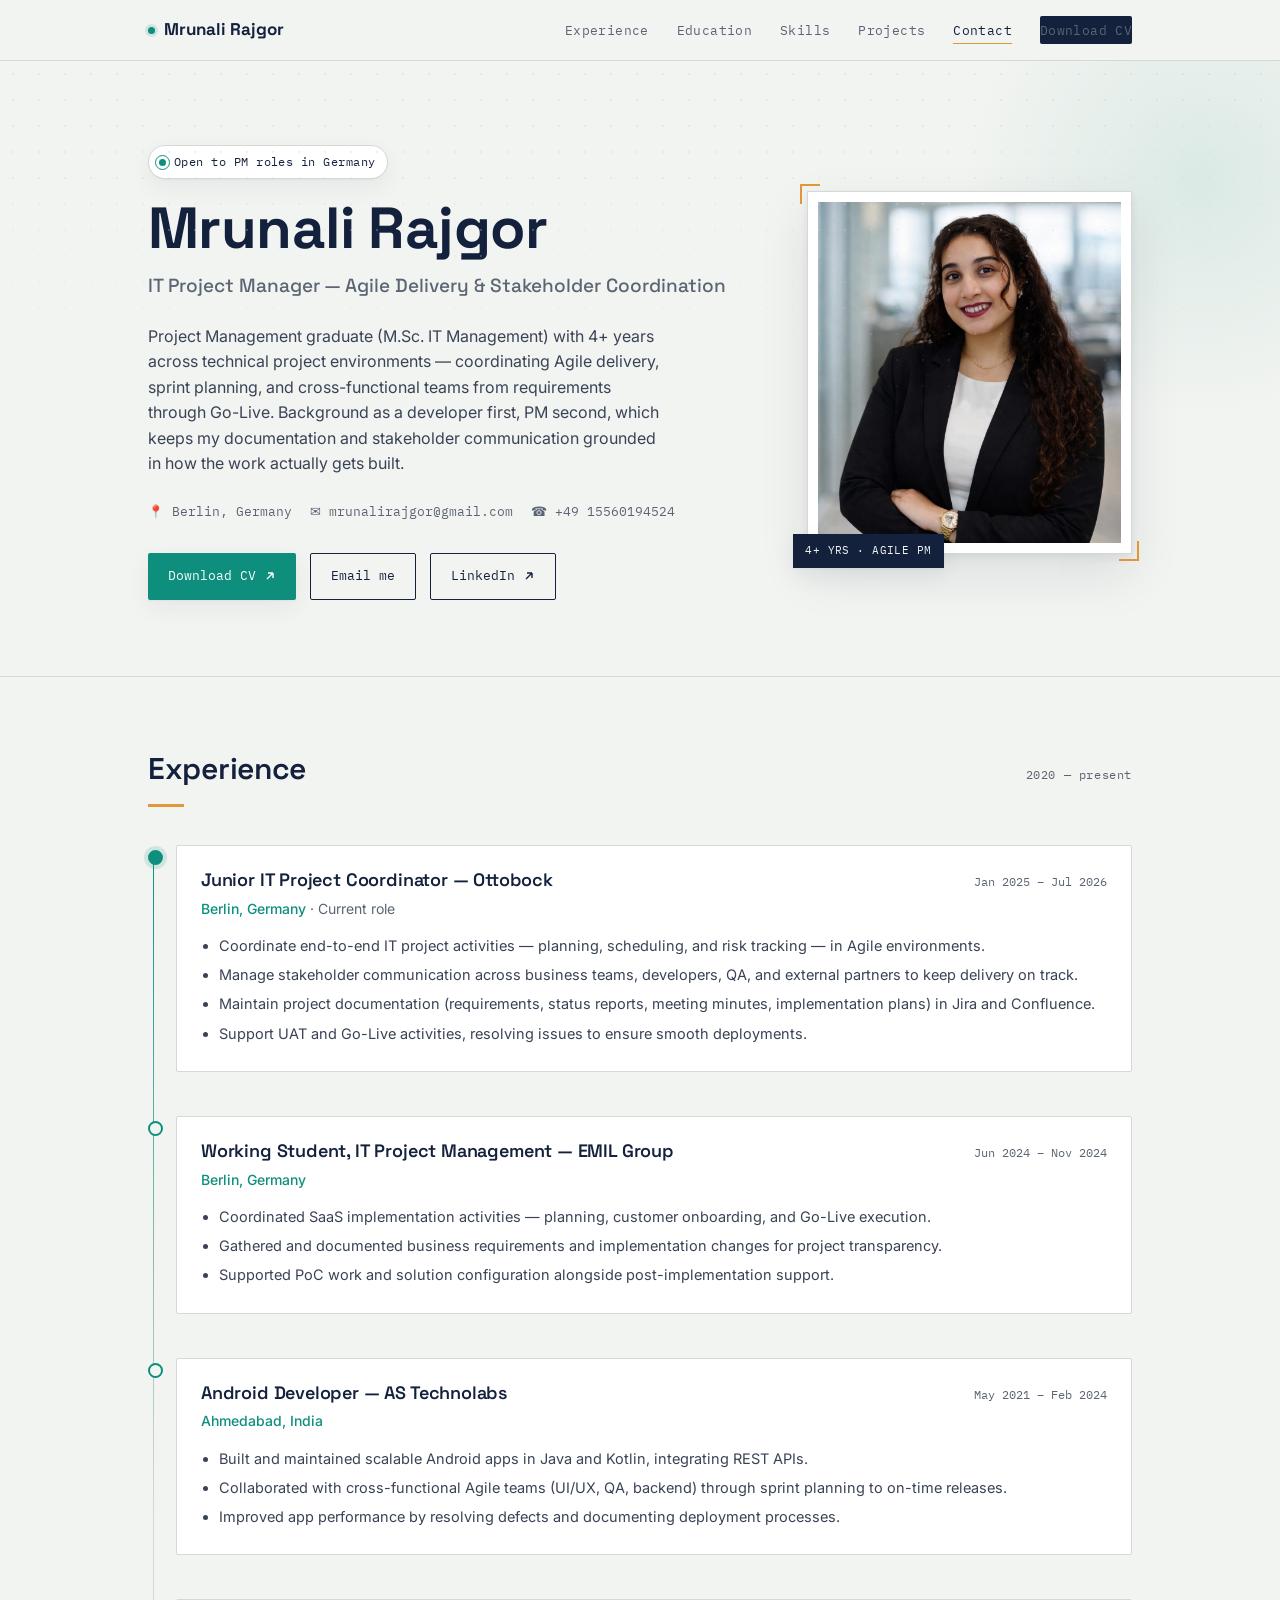
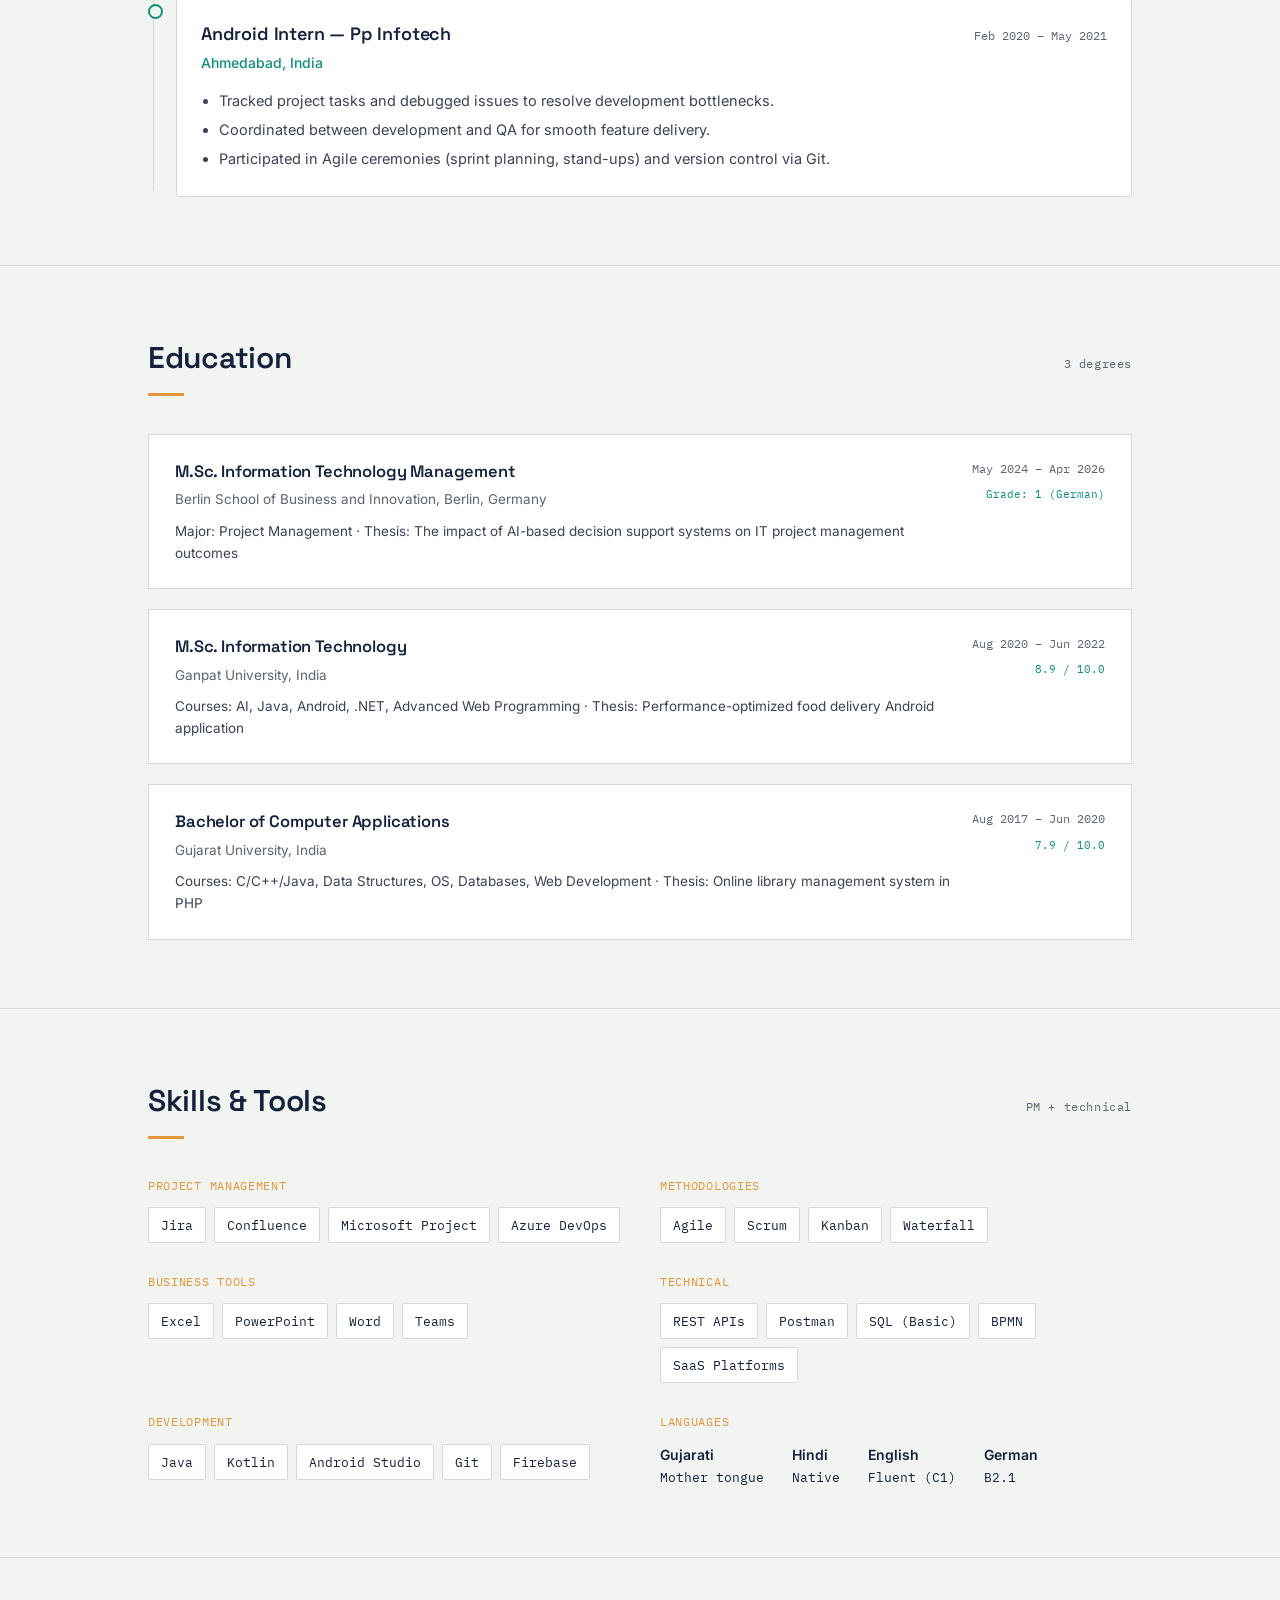
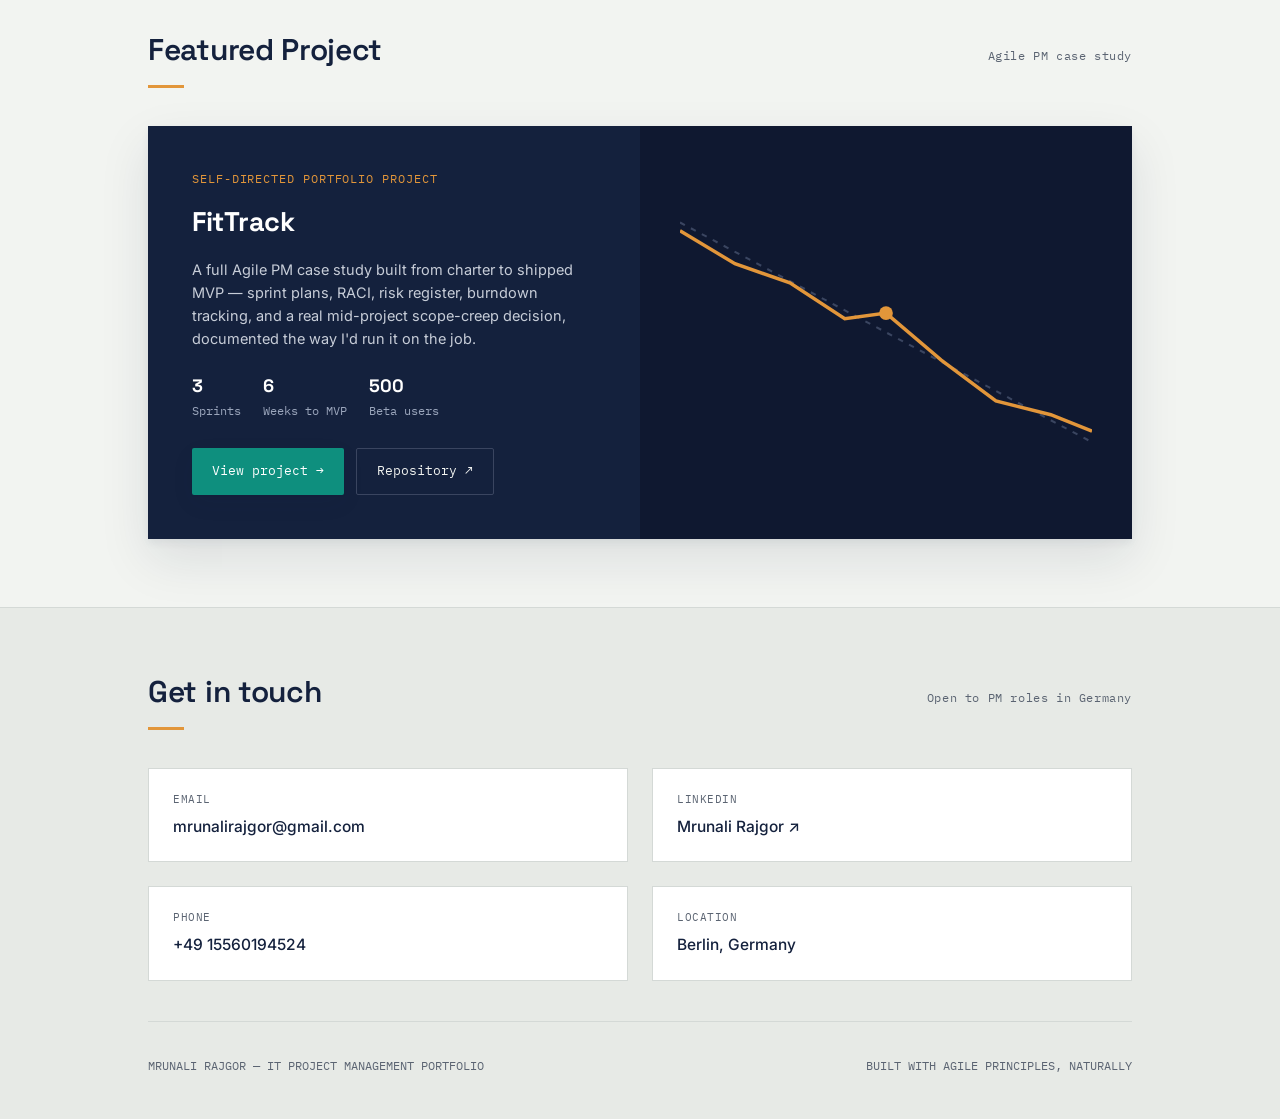
==== commit 49c6a1f5: "Add files via upload" ====
--- a/index.html
+++ b/index.html
@@ -17,302 +17,7 @@
 <link rel="preconnect" href="https://fonts.googleapis.com">
 <link rel="preconnect" href="https://fonts.gstatic.com" crossorigin>
 <link href="https://fonts.googleapis.com/css2?family=Space+Grotesk:wght@400;500;600;700&family=Inter:wght@400;500;600&family=IBM+Plex+Mono:wght@400;500;600&display=swap" rel="stylesheet">
-<style>
-  :root{
-    --ink:#14213D;
-    --ink-soft:#232F4E;
-    --paper:#F2F4F1;
-    --paper-dim:#E7EAE6;
-    --teal:#0E8F7E;
-    --teal-dim:#0B7A6C;
-    --amber:#E2963A;
-    --slate:#5B6472;
-    --line:#D4D9D6;
-    --white:#FFFFFF;
-    --shadow: 0 1px 2px rgba(20,33,61,0.04), 0 8px 24px rgba(20,33,61,0.06);
-    --shadow-lg: 0 4px 8px rgba(20,33,61,0.06), 0 20px 48px rgba(20,33,61,0.10);
-  }
-  *{box-sizing:border-box;}
-  html{scroll-behavior:smooth;}
-  ::selection{background:var(--teal);color:var(--white);}
-  body{
-    margin:0;
-    background:var(--paper);
-    color:var(--ink);
-    font-family:'Inter',sans-serif;
-    line-height:1.6;
-    -webkit-font-smoothing:antialiased;
-  }
-  h1,h2,h3{font-family:'Space Grotesk',sans-serif;margin:0;letter-spacing:-0.01em;}
-  .mono{font-family:'IBM Plex Mono',monospace;}
-  a{color:inherit;}
-  .wrap{max-width:1040px;margin:0 auto;padding:0 28px;}
-
-  .progress{
-    position:fixed;top:0;left:0;height:2.5px;background:var(--amber);
-    width:0%;z-index:100;transition:width .1s linear;
-  }
-
-  nav{
-    position:sticky;top:0;z-index:50;
-    background:rgba(242,244,241,0.86);
-    backdrop-filter:blur(10px);
-    border-bottom:1px solid var(--line);
-  }
-  nav .wrap{
-    display:flex;align-items:center;justify-content:space-between;
-    padding-top:16px;padding-bottom:16px;
-  }
-  .nav-name{font-family:'Space Grotesk',sans-serif;font-weight:700;font-size:17px;display:flex;align-items:center;gap:9px;}
-  .nav-dot{width:7px;height:7px;border-radius:50%;background:var(--teal);display:inline-block;box-shadow:0 0 0 3px rgba(14,143,126,0.15);}
-  .nav-links{display:flex;align-items:center;gap:28px;}
-  .nav-links a{
-    font-family:'IBM Plex Mono',monospace;font-size:12.5px;text-decoration:none;color:var(--slate);
-    letter-spacing:0.03em;position:relative;padding:4px 0;transition:color .15s ease;
-  }
-  .nav-links a::after{
-    content:"";position:absolute;left:0;bottom:0;width:0;height:1.5px;background:var(--amber);
-    transition:width .2s ease;
-  }
-  .nav-links a:hover{color:var(--ink);}
-  .nav-links a:hover::after, .nav-links a.active::after{width:100%;}
-  .nav-links a.active{color:var(--ink);}
-  .nav-cv{
-    background:var(--ink);color:var(--white);
-    padding:9px 16px;border-radius:2px;font-size:12px;transition:transform .15s ease, background .15s ease;
-  }
-  .nav-cv::after{display:none;}
-  .nav-cv:hover{background:var(--teal);transform:translateY(-1px);}
-  .nav-burger{
-    display:none;width:34px;height:34px;border:1px solid var(--line);background:var(--white);
-    border-radius:2px;cursor:pointer;position:relative;
-  }
-  .nav-burger span{
-    position:absolute;left:8px;right:8px;height:1.5px;background:var(--ink);
-    transition:transform .2s ease, opacity .2s ease;
-  }
-  .nav-burger span:nth-child(1){top:12px;}
-  .nav-burger span:nth-child(2){top:17px;}
-  .nav-burger span:nth-child(3){top:22px;}
-  .nav-burger.open span:nth-child(1){transform:translateY(5px) rotate(45deg);}
-  .nav-burger.open span:nth-child(2){opacity:0;}
-  .nav-burger.open span:nth-child(3){transform:translateY(-5px) rotate(-45deg);}
-  .mobile-menu{
-    display:none;flex-direction:column;gap:2px;padding:8px 28px 18px;
-    border-top:1px solid var(--line);background:var(--paper);
-  }
-  .mobile-menu a{
-    font-family:'IBM Plex Mono',monospace;font-size:13.5px;color:var(--ink);
-    text-decoration:none;padding:12px 0;border-bottom:1px solid var(--line);
-  }
-  .mobile-menu.open{display:flex;}
-
-  .hero{
-    padding:84px 0 76px;position:relative;overflow:hidden;
-  }
-  .hero::before{
-    content:"";position:absolute;top:-120px;right:-160px;width:480px;height:480px;
-    border-radius:50%;background:radial-gradient(circle, rgba(14,143,126,0.10), transparent 70%);
-    pointer-events:none;
-  }
-  .hero::after{
-    content:"";position:absolute;inset:0;
-    background-image:radial-gradient(var(--line) 1px, transparent 1px);
-    background-size:26px 26px;
-    -webkit-mask-image:linear-gradient(to bottom, black, transparent 60%);
-    mask-image:linear-gradient(to bottom, black, transparent 60%);
-    opacity:0.5;pointer-events:none;
-  }
-  .hero .wrap{
-    display:grid;grid-template-columns:1.3fr 0.7fr;gap:56px;align-items:center;
-    position:relative;
-  }
-  .status-badge{
-    display:inline-flex;align-items:center;gap:8px;
-    font-family:'IBM Plex Mono',monospace;font-size:11.5px;letter-spacing:0.04em;
-    background:var(--white);border:1px solid var(--line);padding:7px 12px 7px 10px;
-    border-radius:20px;margin-bottom:20px;box-shadow:var(--shadow);
-  }
-  .status-badge .pulse{
-    width:7px;height:7px;border-radius:50%;background:var(--teal);position:relative;
-  }
-  .status-badge .pulse::after{
-    content:"";position:absolute;inset:-4px;border-radius:50%;border:1.5px solid var(--teal);
-    animation:pulse 2s ease-out infinite;
-  }
-  @keyframes pulse{0%{transform:scale(0.6);opacity:1;}100%{transform:scale(1.8);opacity:0;}}
-
-  .hero h1{font-size:clamp(38px,5.4vw,58px);font-weight:700;line-height:1.03;}
-  .hero .role{
-    margin-top:12px;font-family:'Space Grotesk',sans-serif;font-size:19px;font-weight:500;color:var(--slate);
-  }
-  .hero .summary{margin-top:22px;font-size:16px;color:#3A4356;max-width:520px;}
-  .hero-meta{
-    margin-top:24px;display:flex;flex-wrap:wrap;gap:18px;
-    font-family:'IBM Plex Mono',monospace;font-size:12.5px;color:var(--slate);
-  }
-  .hero-meta span{display:flex;align-items:center;gap:6px;}
-  .hero-cta{margin-top:32px;display:flex;gap:14px;flex-wrap:wrap;}
-  .btn{
-    font-family:'IBM Plex Mono',monospace;font-size:13px;padding:12px 20px;border-radius:2px;
-    text-decoration:none;display:inline-flex;align-items:center;gap:8px;
-    transition:transform .15s ease, background .15s ease, box-shadow .15s ease, border-color .15s ease;
-  }
-  .btn-primary{background:var(--teal);color:var(--white);box-shadow:var(--shadow);}
-  .btn-primary:hover{transform:translateY(-2px);background:var(--teal-dim);box-shadow:var(--shadow-lg);}
-  .btn-ghost{border:1px solid var(--ink);color:var(--ink);}
-  .btn-ghost:hover{transform:translateY(-2px);border-color:var(--amber);}
-  .btn svg{transition:transform .15s ease;}
-  .btn:hover svg{transform:translate(2px,-2px);}
-
-  .hero-photo{position:relative;}
-  .hero-photo .frame{
-    border:1px solid var(--line);padding:10px;background:var(--white);box-shadow:var(--shadow-lg);
-    position:relative;
-  }
-  .hero-photo .frame::before, .hero-photo .frame::after{
-    content:"";position:absolute;width:18px;height:18px;
-    border-color:var(--amber);border-style:solid;
-  }
-  .hero-photo .frame::before{top:-8px;left:-8px;border-width:2px 0 0 2px;}
-  .hero-photo .frame::after{bottom:-8px;right:-8px;border-width:0 2px 2px 0;}
-  .hero-photo img{width:100%;display:block;object-fit:cover;aspect-ratio:4/4.5;}
-  .hero-photo .tag{
-    position:absolute;bottom:-14px;left:-14px;background:var(--ink);color:var(--paper);
-    font-family:'IBM Plex Mono',monospace;font-size:11px;padding:8px 12px;letter-spacing:0.04em;
-    box-shadow:var(--shadow);
-  }
-
-  section{padding:68px 0;border-top:1px solid var(--line);}
-  .section-head{display:flex;align-items:baseline;justify-content:space-between;margin-bottom:38px;flex-wrap:wrap;gap:10px;}
-  .section-head h2{font-size:clamp(24px,3vw,30px);font-weight:600;position:relative;padding-bottom:14px;}
-  .section-head h2::after{
-    content:"";position:absolute;left:0;bottom:0;width:36px;height:3px;background:var(--amber);
-  }
-  .section-tag{font-family:'IBM Plex Mono',monospace;font-size:12px;color:var(--slate);letter-spacing:0.05em;}
-
-  .timeline{position:relative;padding-left:28px;}
-  .timeline::before{
-    content:"";position:absolute;left:5px;top:6px;bottom:6px;width:1px;
-    background:linear-gradient(to bottom, var(--teal), var(--line) 70%);
-  }
-  .tl-item{position:relative;padding-bottom:44px;}
-  .tl-item:last-child{padding-bottom:0;}
-  .tl-item::before{
-    content:"";position:absolute;left:-28px;top:5px;width:11px;height:11px;border-radius:50%;
-    background:var(--paper);border:2px solid var(--teal);transition:transform .2s ease;
-  }
-  .tl-item.current::before{background:var(--teal);box-shadow:0 0 0 4px rgba(14,143,126,0.15);}
-  .tl-card{
-    background:var(--white);border:1px solid var(--line);padding:20px 24px;border-radius:2px;
-    transition:box-shadow .2s ease, border-color .2s ease, transform .2s ease;
-  }
-  .tl-card:hover{box-shadow:var(--shadow-lg);border-color:var(--teal);transform:translateY(-2px);}
-  .tl-head{display:flex;justify-content:space-between;flex-wrap:wrap;gap:8px;align-items:baseline;}
-  .tl-head h3{font-size:18px;font-weight:600;}
-  .tl-dates{font-family:'IBM Plex Mono',monospace;font-size:12px;color:var(--slate);white-space:nowrap;}
-  .tl-company{font-size:14px;color:var(--teal);font-weight:500;margin-top:3px;}
-  .tl-loc{color:var(--slate);font-weight:400;}
-  .tl-card ul{margin:14px 0 0;padding-left:18px;color:#3A4356;font-size:14.5px;}
-  .tl-card li{margin-bottom:6px;}
-
-  .edu-grid{display:grid;gap:20px;}
-  .edu-card{
-    background:var(--white);border:1px solid var(--line);padding:24px 26px;
-    display:grid;grid-template-columns:1fr auto;gap:8px;align-items:start;
-    transition:box-shadow .2s ease, border-color .2s ease, transform .2s ease;
-  }
-  .edu-card:hover{box-shadow:var(--shadow-lg);border-color:var(--teal);transform:translateY(-2px);}
-  .edu-card h3{font-size:16.5px;font-weight:600;}
-  .edu-card .school{font-size:13.5px;color:var(--slate);margin-top:4px;}
-  .edu-card .details{font-size:13.5px;color:#3A4356;margin-top:10px;}
-  .edu-card .dates{font-family:'IBM Plex Mono',monospace;font-size:12px;color:var(--slate);text-align:right;white-space:nowrap;}
-  .edu-card .grade{
-    font-family:'IBM Plex Mono',monospace;font-size:11px;color:var(--teal);
-    margin-top:8px;text-align:right;
-  }
-
-  .skills-grid{display:grid;grid-template-columns:repeat(2,1fr);gap:30px 40px;}
-  .skill-group .cat{
-    font-family:'IBM Plex Mono',monospace;font-size:11.5px;letter-spacing:0.06em;
-    text-transform:uppercase;color:var(--amber);margin-bottom:12px;
-  }
-  .pill-row{display:flex;flex-wrap:wrap;gap:8px;}
-  .pill{
-    font-family:'IBM Plex Mono',monospace;font-size:12.5px;
-    border:1px solid var(--line);background:var(--white);
-    padding:7px 12px;border-radius:2px;color:var(--ink);
-    transition:border-color .15s ease, transform .15s ease, background .15s ease;
-  }
-  .pill:hover{border-color:var(--teal);background:var(--paper-dim);transform:translateY(-1px);}
-  .lang-row{display:flex;flex-wrap:wrap;gap:28px;margin-top:8px;}
-  .lang-item{font-family:'IBM Plex Mono',monospace;font-size:13px;}
-  .lang-item b{display:block;font-family:'Inter',sans-serif;font-size:14px;font-weight:600;margin-bottom:2px;}
-
-  .project-card{
-    background:var(--ink);color:var(--paper);
-    display:grid;grid-template-columns:1fr 1fr;gap:0;
-    overflow:hidden;box-shadow:var(--shadow-lg);
-  }
-  .project-info{padding:44px;}
-  .project-kicker{font-family:'IBM Plex Mono',monospace;font-size:11.5px;color:var(--amber);letter-spacing:0.08em;text-transform:uppercase;margin-bottom:12px;}
-  .project-info h3{font-size:27px;color:var(--white);}
-  .project-info p{font-size:14.5px;color:#C7CDD8;margin-top:14px;}
-  .project-stats{display:flex;gap:22px;margin-top:22px;font-family:'IBM Plex Mono',monospace;font-size:12px;color:#9BA6BC;}
-  .project-stats b{display:block;color:var(--white);font-size:18px;font-family:'Space Grotesk',sans-serif;}
-  .project-cta{margin-top:28px;display:flex;gap:12px;flex-wrap:wrap;}
-  .project-visual{
-    background:#0F1830;display:flex;align-items:center;justify-content:center;padding:40px;position:relative;
-  }
-  .project-visual svg{width:100%;height:auto;position:relative;z-index:1;}
-
-  footer{background:var(--paper-dim);border-top:1px solid var(--line);padding:60px 0 32px;position:relative;}
-  .contact-grid{display:grid;grid-template-columns:1fr 1fr;gap:24px;margin-bottom:40px;}
-  .contact-card{
-    background:var(--white);border:1px solid var(--line);padding:22px 24px;
-    text-decoration:none;color:var(--ink);display:block;
-    transition:border-color .15s ease, box-shadow .15s ease, transform .15s ease;
-  }
-  .contact-card:hover{border-color:var(--teal);box-shadow:var(--shadow-lg);transform:translateY(-2px);}
-  .contact-card .lbl{font-family:'IBM Plex Mono',monospace;font-size:11px;color:var(--slate);text-transform:uppercase;letter-spacing:0.05em;}
-  .contact-card .val{font-size:15.5px;font-weight:500;margin-top:6px;}
-  .footer-bottom{
-    display:flex;justify-content:space-between;align-items:center;flex-wrap:wrap;gap:12px;
-    border-top:1px solid var(--line);padding-top:24px;
-  }
-  .footer-bottom p{font-family:'IBM Plex Mono',monospace;font-size:11.5px;color:var(--slate);}
-
-  .to-top{
-    position:fixed;right:24px;bottom:24px;width:42px;height:42px;border-radius:50%;
-    background:var(--ink);color:var(--paper);display:flex;align-items:center;justify-content:center;
-    text-decoration:none;box-shadow:var(--shadow-lg);opacity:0;pointer-events:none;
-    transition:opacity .25s ease, transform .25s ease;z-index:40;
-  }
-  .to-top.show{opacity:1;pointer-events:auto;}
-  .to-top:hover{background:var(--teal);transform:translateY(-3px);}
-
-  .reveal{opacity:0;transform:translateY(16px);transition:opacity .55s ease, transform .55s ease;}
-  .reveal.in{opacity:1;transform:translateY(0);}
-  @media (prefers-reduced-motion:reduce){
-    .reveal{opacity:1;transform:none;transition:none;}
-    html{scroll-behavior:auto;}
-    .status-badge .pulse::after{animation:none;}
-  }
-
-  @media (max-width:820px){
-    .nav-links{display:none;}
-    .nav-burger{display:block;}
-    .hero .wrap{grid-template-columns:1fr;}
-    .hero-photo{max-width:260px;margin:0 auto;order:-1;}
-    .skills-grid{grid-template-columns:1fr;}
-    .project-card{grid-template-columns:1fr;}
-    .project-visual{order:-1;padding:28px;}
-    .contact-grid{grid-template-columns:1fr;}
-    .edu-card{grid-template-columns:1fr;}
-    .edu-card .dates, .edu-card .grade{text-align:left;}
-    .to-top{right:16px;bottom:16px;}
-  }
-</style>
+<link rel="stylesheet" href="styles.css">
 </head>
 <body>
 
@@ -351,7 +56,7 @@
       <div class="hero-meta">
         <span>📍 Berlin, Germany</span>
         <span>✉ mrunalirajgor@gmail.com</span>
-        
+        <span>☎ +49 15560194524</span>
       </div>
       <div class="hero-cta">
         <a class="btn btn-primary" href="CV_Mrunali.pdf" target="_blank" rel="noopener">Download CV
@@ -565,8 +270,8 @@
           <div><b>500</b>Beta users</div>
         </div>
         <div class="project-cta">
-          <a class="btn btn-primary" href="https://Mrunali121.github.io/fittrack-agile-pm-portfolio/" target="_blank" rel="noopener">View project →</a>
-          <a class="btn btn-ghost" style="border-color:#3A4560;color:var(--paper);" href="https://github.com/Mrunali121/fittrack-agile-pm-portfolio" target="_blank" rel="noopener">Repository ↗</a>
+          <a class="btn btn-primary" href="https://YOUR-USERNAME.github.io/fittrack-agile-pm-portfolio/" target="_blank" rel="noopener">View project →</a>
+          <a class="btn btn-ghost" style="border-color:#3A4560;color:var(--paper);" href="https://github.com/YOUR-USERNAME/fittrack-agile-pm-portfolio" target="_blank" rel="noopener">Repository ↗</a>
         </div>
       </div>
       <div class="project-visual">
@@ -596,7 +301,10 @@
         <div class="lbl">LinkedIn</div>
         <div class="val">Mrunali Rajgor ↗</div>
       </a>
-        
+      <a class="contact-card reveal" href="tel:+4915560194524">
+        <div class="lbl">Phone</div>
+        <div class="val">+49 15560194524</div>
+      </a>
       <div class="contact-card reveal">
         <div class="lbl">Location</div>
         <div class="val">Berlin, Germany</div>
@@ -613,57 +321,7 @@
   <svg width="16" height="16" viewBox="0 0 16 16" fill="none"><path d="M8 13V3M8 3L3 8M8 3L13 8" stroke="currentColor" stroke-width="1.6"/></svg>
 </a>
 
-<script>
-  const reduceMotion = window.matchMedia('(prefers-reduced-motion: reduce)').matches;
-  if (!reduceMotion) {
-    const els = document.querySelectorAll('.reveal');
-    const io = new IntersectionObserver((entries) => {
-      entries.forEach(e => { if (e.isIntersecting) { e.target.classList.add('in'); io.unobserve(e.target); } });
-    }, { threshold: 0.12 });
-    els.forEach(el => io.observe(el));
-  } else {
-    document.querySelectorAll('.reveal').forEach(el => el.classList.add('in'));
-  }
-
-  const progress = document.getElementById('progress');
-  function updateProgress(){
-    const h = document.documentElement;
-    const scrolled = (h.scrollTop) / (h.scrollHeight - h.clientHeight) * 100;
-    progress.style.width = scrolled + '%';
-  }
-  document.addEventListener('scroll', updateProgress);
-
-  const toTop = document.getElementById('toTop');
-  document.addEventListener('scroll', () => {
-    if (window.scrollY > 500) toTop.classList.add('show');
-    else toTop.classList.remove('show');
-  });
-
-  const burger = document.getElementById('burger');
-  const mobileMenu = document.getElementById('mobileMenu');
-  burger.addEventListener('click', () => {
-    burger.classList.toggle('open');
-    mobileMenu.classList.toggle('open');
-  });
-  mobileMenu.querySelectorAll('a').forEach(a => a.addEventListener('click', () => {
-    burger.classList.remove('open');
-    mobileMenu.classList.remove('open');
-  }));
-
-  const navLinks = document.querySelectorAll('[data-nav]');
-  const sections = ['experience','education','skills','projects','contact'].map(id => document.getElementById(id));
-  const navObserver = new IntersectionObserver((entries) => {
-    entries.forEach(entry => {
-      const link = document.querySelector('[data-nav][href="#' + entry.target.id + '"]');
-      if (!link) return;
-      if (entry.isIntersecting) {
-        navLinks.forEach(l => l.classList.remove('active'));
-        link.classList.add('active');
-      }
-    });
-  }, { rootMargin: '-40% 0px -50% 0px' });
-  sections.forEach(s => s && navObserver.observe(s));
-</script>
+<script src="script.js"></script>
 
 </body>
 </html>
--- a/styles.css
+++ b/styles.css
@@ -0,0 +1,294 @@
+:root{
+    --ink:#14213D;
+    --ink-soft:#232F4E;
+    --paper:#F2F4F1;
+    --paper-dim:#E7EAE6;
+    --teal:#0E8F7E;
+    --teal-dim:#0B7A6C;
+    --amber:#E2963A;
+    --slate:#5B6472;
+    --line:#D4D9D6;
+    --white:#FFFFFF;
+    --shadow: 0 1px 2px rgba(20,33,61,0.04), 0 8px 24px rgba(20,33,61,0.06);
+    --shadow-lg: 0 4px 8px rgba(20,33,61,0.06), 0 20px 48px rgba(20,33,61,0.10);
+  }
+  *{box-sizing:border-box;}
+  html{scroll-behavior:smooth;}
+  ::selection{background:var(--teal);color:var(--white);}
+  body{
+    margin:0;
+    background:var(--paper);
+    color:var(--ink);
+    font-family:'Inter',sans-serif;
+    line-height:1.6;
+    -webkit-font-smoothing:antialiased;
+  }
+  h1,h2,h3{font-family:'Space Grotesk',sans-serif;margin:0;letter-spacing:-0.01em;}
+  .mono{font-family:'IBM Plex Mono',monospace;}
+  a{color:inherit;}
+  .wrap{max-width:1040px;margin:0 auto;padding:0 28px;}
+
+  .progress{
+    position:fixed;top:0;left:0;height:2.5px;background:var(--amber);
+    width:0%;z-index:100;transition:width .1s linear;
+  }
+
+  nav{
+    position:sticky;top:0;z-index:50;
+    background:rgba(242,244,241,0.86);
+    backdrop-filter:blur(10px);
+    border-bottom:1px solid var(--line);
+  }
+  nav .wrap{
+    display:flex;align-items:center;justify-content:space-between;
+    padding-top:16px;padding-bottom:16px;
+  }
+  .nav-name{font-family:'Space Grotesk',sans-serif;font-weight:700;font-size:17px;display:flex;align-items:center;gap:9px;}
+  .nav-dot{width:7px;height:7px;border-radius:50%;background:var(--teal);display:inline-block;box-shadow:0 0 0 3px rgba(14,143,126,0.15);}
+  .nav-links{display:flex;align-items:center;gap:28px;}
+  .nav-links a{
+    font-family:'IBM Plex Mono',monospace;font-size:12.5px;text-decoration:none;color:var(--slate);
+    letter-spacing:0.03em;position:relative;padding:4px 0;transition:color .15s ease;
+  }
+  .nav-links a::after{
+    content:"";position:absolute;left:0;bottom:0;width:0;height:1.5px;background:var(--amber);
+    transition:width .2s ease;
+  }
+  .nav-links a:hover{color:var(--ink);}
+  .nav-links a:hover::after, .nav-links a.active::after{width:100%;}
+  .nav-links a.active{color:var(--ink);}
+  .nav-cv{
+    background:var(--ink);color:var(--white);
+    padding:9px 16px;border-radius:2px;font-size:12px;transition:transform .15s ease, background .15s ease;
+  }
+  .nav-cv::after{display:none;}
+  .nav-cv:hover{background:var(--teal);transform:translateY(-1px);}
+  .nav-burger{
+    display:none;width:34px;height:34px;border:1px solid var(--line);background:var(--white);
+    border-radius:2px;cursor:pointer;position:relative;
+  }
+  .nav-burger span{
+    position:absolute;left:8px;right:8px;height:1.5px;background:var(--ink);
+    transition:transform .2s ease, opacity .2s ease;
+  }
+  .nav-burger span:nth-child(1){top:12px;}
+  .nav-burger span:nth-child(2){top:17px;}
+  .nav-burger span:nth-child(3){top:22px;}
+  .nav-burger.open span:nth-child(1){transform:translateY(5px) rotate(45deg);}
+  .nav-burger.open span:nth-child(2){opacity:0;}
+  .nav-burger.open span:nth-child(3){transform:translateY(-5px) rotate(-45deg);}
+  .mobile-menu{
+    display:none;flex-direction:column;gap:2px;padding:8px 28px 18px;
+    border-top:1px solid var(--line);background:var(--paper);
+  }
+  .mobile-menu a{
+    font-family:'IBM Plex Mono',monospace;font-size:13.5px;color:var(--ink);
+    text-decoration:none;padding:12px 0;border-bottom:1px solid var(--line);
+  }
+  .mobile-menu.open{display:flex;}
+
+  .hero{
+    padding:84px 0 76px;position:relative;overflow:hidden;
+  }
+  .hero::before{
+    content:"";position:absolute;top:-120px;right:-160px;width:480px;height:480px;
+    border-radius:50%;background:radial-gradient(circle, rgba(14,143,126,0.10), transparent 70%);
+    pointer-events:none;
+  }
+  .hero::after{
+    content:"";position:absolute;inset:0;
+    background-image:radial-gradient(var(--line) 1px, transparent 1px);
+    background-size:26px 26px;
+    -webkit-mask-image:linear-gradient(to bottom, black, transparent 60%);
+    mask-image:linear-gradient(to bottom, black, transparent 60%);
+    opacity:0.5;pointer-events:none;
+  }
+  .hero .wrap{
+    display:grid;grid-template-columns:1.3fr 0.7fr;gap:56px;align-items:center;
+    position:relative;
+  }
+  .status-badge{
+    display:inline-flex;align-items:center;gap:8px;
+    font-family:'IBM Plex Mono',monospace;font-size:11.5px;letter-spacing:0.04em;
+    background:var(--white);border:1px solid var(--line);padding:7px 12px 7px 10px;
+    border-radius:20px;margin-bottom:20px;box-shadow:var(--shadow);
+  }
+  .status-badge .pulse{
+    width:7px;height:7px;border-radius:50%;background:var(--teal);position:relative;
+  }
+  .status-badge .pulse::after{
+    content:"";position:absolute;inset:-4px;border-radius:50%;border:1.5px solid var(--teal);
+    animation:pulse 2s ease-out infinite;
+  }
+  @keyframes pulse{0%{transform:scale(0.6);opacity:1;}100%{transform:scale(1.8);opacity:0;}}
+
+  .hero h1{font-size:clamp(38px,5.4vw,58px);font-weight:700;line-height:1.03;}
+  .hero .role{
+    margin-top:12px;font-family:'Space Grotesk',sans-serif;font-size:19px;font-weight:500;color:var(--slate);
+  }
+  .hero .summary{margin-top:22px;font-size:16px;color:#3A4356;max-width:520px;}
+  .hero-meta{
+    margin-top:24px;display:flex;flex-wrap:wrap;gap:18px;
+    font-family:'IBM Plex Mono',monospace;font-size:12.5px;color:var(--slate);
+  }
+  .hero-meta span{display:flex;align-items:center;gap:6px;}
+  .hero-cta{margin-top:32px;display:flex;gap:14px;flex-wrap:wrap;}
+  .btn{
+    font-family:'IBM Plex Mono',monospace;font-size:13px;padding:12px 20px;border-radius:2px;
+    text-decoration:none;display:inline-flex;align-items:center;gap:8px;
+    transition:transform .15s ease, background .15s ease, box-shadow .15s ease, border-color .15s ease;
+  }
+  .btn-primary{background:var(--teal);color:var(--white);box-shadow:var(--shadow);}
+  .btn-primary:hover{transform:translateY(-2px);background:var(--teal-dim);box-shadow:var(--shadow-lg);}
+  .btn-ghost{border:1px solid var(--ink);color:var(--ink);}
+  .btn-ghost:hover{transform:translateY(-2px);border-color:var(--amber);}
+  .btn svg{transition:transform .15s ease;}
+  .btn:hover svg{transform:translate(2px,-2px);}
+
+  .hero-photo{position:relative;}
+  .hero-photo .frame{
+    border:1px solid var(--line);padding:10px;background:var(--white);box-shadow:var(--shadow-lg);
+    position:relative;
+  }
+  .hero-photo .frame::before, .hero-photo .frame::after{
+    content:"";position:absolute;width:18px;height:18px;
+    border-color:var(--amber);border-style:solid;
+  }
+  .hero-photo .frame::before{top:-8px;left:-8px;border-width:2px 0 0 2px;}
+  .hero-photo .frame::after{bottom:-8px;right:-8px;border-width:0 2px 2px 0;}
+  .hero-photo img{width:100%;display:block;object-fit:cover;aspect-ratio:4/4.5;}
+  .hero-photo .tag{
+    position:absolute;bottom:-14px;left:-14px;background:var(--ink);color:var(--paper);
+    font-family:'IBM Plex Mono',monospace;font-size:11px;padding:8px 12px;letter-spacing:0.04em;
+    box-shadow:var(--shadow);
+  }
+
+  section{padding:68px 0;border-top:1px solid var(--line);}
+  .section-head{display:flex;align-items:baseline;justify-content:space-between;margin-bottom:38px;flex-wrap:wrap;gap:10px;}
+  .section-head h2{font-size:clamp(24px,3vw,30px);font-weight:600;position:relative;padding-bottom:14px;}
+  .section-head h2::after{
+    content:"";position:absolute;left:0;bottom:0;width:36px;height:3px;background:var(--amber);
+  }
+  .section-tag{font-family:'IBM Plex Mono',monospace;font-size:12px;color:var(--slate);letter-spacing:0.05em;}
+
+  .timeline{position:relative;padding-left:28px;}
+  .timeline::before{
+    content:"";position:absolute;left:5px;top:6px;bottom:6px;width:1px;
+    background:linear-gradient(to bottom, var(--teal), var(--line) 70%);
+  }
+  .tl-item{position:relative;padding-bottom:44px;}
+  .tl-item:last-child{padding-bottom:0;}
+  .tl-item::before{
+    content:"";position:absolute;left:-28px;top:5px;width:11px;height:11px;border-radius:50%;
+    background:var(--paper);border:2px solid var(--teal);transition:transform .2s ease;
+  }
+  .tl-item.current::before{background:var(--teal);box-shadow:0 0 0 4px rgba(14,143,126,0.15);}
+  .tl-card{
+    background:var(--white);border:1px solid var(--line);padding:20px 24px;border-radius:2px;
+    transition:box-shadow .2s ease, border-color .2s ease, transform .2s ease;
+  }
+  .tl-card:hover{box-shadow:var(--shadow-lg);border-color:var(--teal);transform:translateY(-2px);}
+  .tl-head{display:flex;justify-content:space-between;flex-wrap:wrap;gap:8px;align-items:baseline;}
+  .tl-head h3{font-size:18px;font-weight:600;}
+  .tl-dates{font-family:'IBM Plex Mono',monospace;font-size:12px;color:var(--slate);white-space:nowrap;}
+  .tl-company{font-size:14px;color:var(--teal);font-weight:500;margin-top:3px;}
+  .tl-loc{color:var(--slate);font-weight:400;}
+  .tl-card ul{margin:14px 0 0;padding-left:18px;color:#3A4356;font-size:14.5px;}
+  .tl-card li{margin-bottom:6px;}
+
+  .edu-grid{display:grid;gap:20px;}
+  .edu-card{
+    background:var(--white);border:1px solid var(--line);padding:24px 26px;
+    display:grid;grid-template-columns:1fr auto;gap:8px;align-items:start;
+    transition:box-shadow .2s ease, border-color .2s ease, transform .2s ease;
+  }
+  .edu-card:hover{box-shadow:var(--shadow-lg);border-color:var(--teal);transform:translateY(-2px);}
+  .edu-card h3{font-size:16.5px;font-weight:600;}
+  .edu-card .school{font-size:13.5px;color:var(--slate);margin-top:4px;}
+  .edu-card .details{font-size:13.5px;color:#3A4356;margin-top:10px;}
+  .edu-card .dates{font-family:'IBM Plex Mono',monospace;font-size:12px;color:var(--slate);text-align:right;white-space:nowrap;}
+  .edu-card .grade{
+    font-family:'IBM Plex Mono',monospace;font-size:11px;color:var(--teal);
+    margin-top:8px;text-align:right;
+  }
+
+  .skills-grid{display:grid;grid-template-columns:repeat(2,1fr);gap:30px 40px;}
+  .skill-group .cat{
+    font-family:'IBM Plex Mono',monospace;font-size:11.5px;letter-spacing:0.06em;
+    text-transform:uppercase;color:var(--amber);margin-bottom:12px;
+  }
+  .pill-row{display:flex;flex-wrap:wrap;gap:8px;}
+  .pill{
+    font-family:'IBM Plex Mono',monospace;font-size:12.5px;
+    border:1px solid var(--line);background:var(--white);
+    padding:7px 12px;border-radius:2px;color:var(--ink);
+    transition:border-color .15s ease, transform .15s ease, background .15s ease;
+  }
+  .pill:hover{border-color:var(--teal);background:var(--paper-dim);transform:translateY(-1px);}
+  .lang-row{display:flex;flex-wrap:wrap;gap:28px;margin-top:8px;}
+  .lang-item{font-family:'IBM Plex Mono',monospace;font-size:13px;}
+  .lang-item b{display:block;font-family:'Inter',sans-serif;font-size:14px;font-weight:600;margin-bottom:2px;}
+
+  .project-card{
+    background:var(--ink);color:var(--paper);
+    display:grid;grid-template-columns:1fr 1fr;gap:0;
+    overflow:hidden;box-shadow:var(--shadow-lg);
+  }
+  .project-info{padding:44px;}
+  .project-kicker{font-family:'IBM Plex Mono',monospace;font-size:11.5px;color:var(--amber);letter-spacing:0.08em;text-transform:uppercase;margin-bottom:12px;}
+  .project-info h3{font-size:27px;color:var(--white);}
+  .project-info p{font-size:14.5px;color:#C7CDD8;margin-top:14px;}
+  .project-stats{display:flex;gap:22px;margin-top:22px;font-family:'IBM Plex Mono',monospace;font-size:12px;color:#9BA6BC;}
+  .project-stats b{display:block;color:var(--white);font-size:18px;font-family:'Space Grotesk',sans-serif;}
+  .project-cta{margin-top:28px;display:flex;gap:12px;flex-wrap:wrap;}
+  .project-visual{
+    background:#0F1830;display:flex;align-items:center;justify-content:center;padding:40px;position:relative;
+  }
+  .project-visual svg{width:100%;height:auto;position:relative;z-index:1;}
+
+  footer{background:var(--paper-dim);border-top:1px solid var(--line);padding:60px 0 32px;position:relative;}
+  .contact-grid{display:grid;grid-template-columns:1fr 1fr;gap:24px;margin-bottom:40px;}
+  .contact-card{
+    background:var(--white);border:1px solid var(--line);padding:22px 24px;
+    text-decoration:none;color:var(--ink);display:block;
+    transition:border-color .15s ease, box-shadow .15s ease, transform .15s ease;
+  }
+  .contact-card:hover{border-color:var(--teal);box-shadow:var(--shadow-lg);transform:translateY(-2px);}
+  .contact-card .lbl{font-family:'IBM Plex Mono',monospace;font-size:11px;color:var(--slate);text-transform:uppercase;letter-spacing:0.05em;}
+  .contact-card .val{font-size:15.5px;font-weight:500;margin-top:6px;}
+  .footer-bottom{
+    display:flex;justify-content:space-between;align-items:center;flex-wrap:wrap;gap:12px;
+    border-top:1px solid var(--line);padding-top:24px;
+  }
+  .footer-bottom p{font-family:'IBM Plex Mono',monospace;font-size:11.5px;color:var(--slate);}
+
+  .to-top{
+    position:fixed;right:24px;bottom:24px;width:42px;height:42px;border-radius:50%;
+    background:var(--ink);color:var(--paper);display:flex;align-items:center;justify-content:center;
+    text-decoration:none;box-shadow:var(--shadow-lg);opacity:0;pointer-events:none;
+    transition:opacity .25s ease, transform .25s ease;z-index:40;
+  }
+  .to-top.show{opacity:1;pointer-events:auto;}
+  .to-top:hover{background:var(--teal);transform:translateY(-3px);}
+
+  .reveal{opacity:0;transform:translateY(16px);transition:opacity .55s ease, transform .55s ease;}
+  .reveal.in{opacity:1;transform:translateY(0);}
+  @media (prefers-reduced-motion:reduce){
+    .reveal{opacity:1;transform:none;transition:none;}
+    html{scroll-behavior:auto;}
+    .status-badge .pulse::after{animation:none;}
+  }
+
+  @media (max-width:820px){
+    .nav-links{display:none;}
+    .nav-burger{display:block;}
+    .hero .wrap{grid-template-columns:1fr;}
+    .hero-photo{max-width:260px;margin:0 auto;order:-1;}
+    .skills-grid{grid-template-columns:1fr;}
+    .project-card{grid-template-columns:1fr;}
+    .project-visual{order:-1;padding:28px;}
+    .contact-grid{grid-template-columns:1fr;}
+    .edu-card{grid-template-columns:1fr;}
+    .edu-card .dates, .edu-card .grade{text-align:left;}
+    .to-top{right:16px;bottom:16px;}
+  }
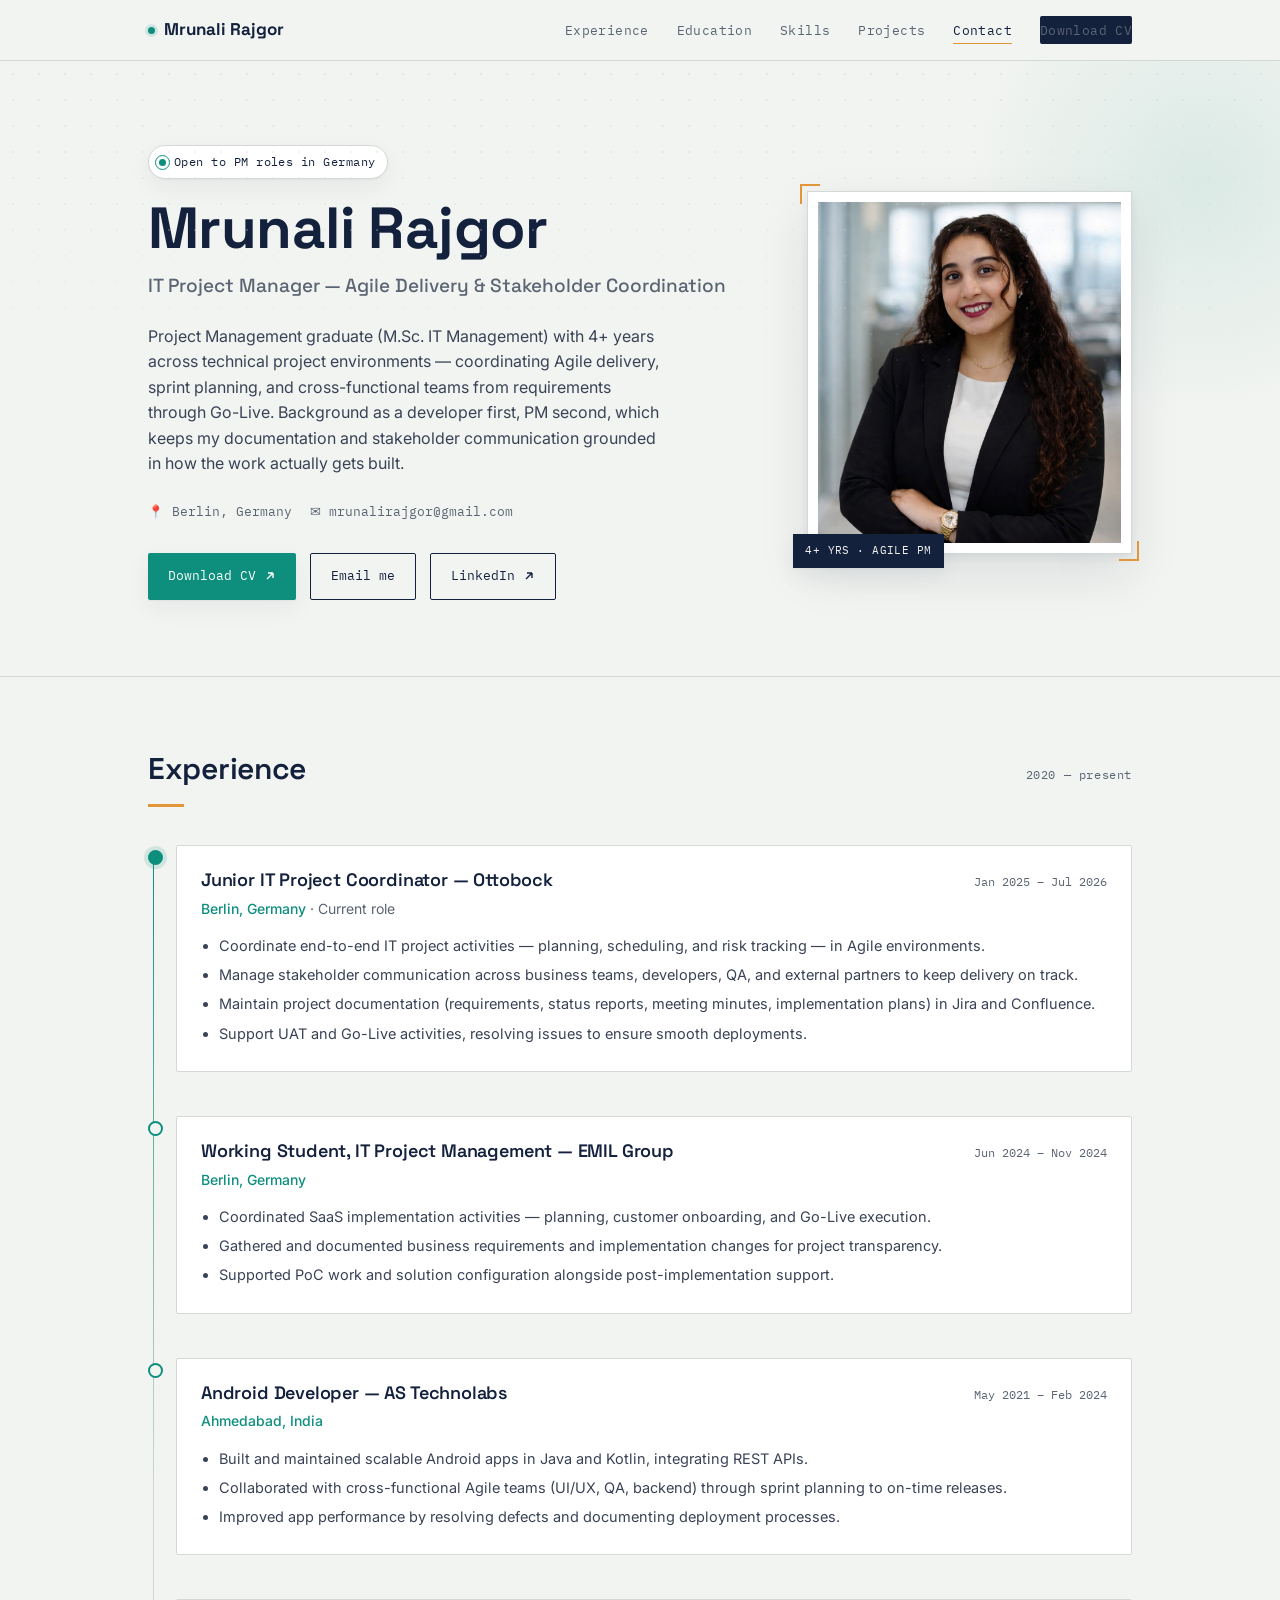
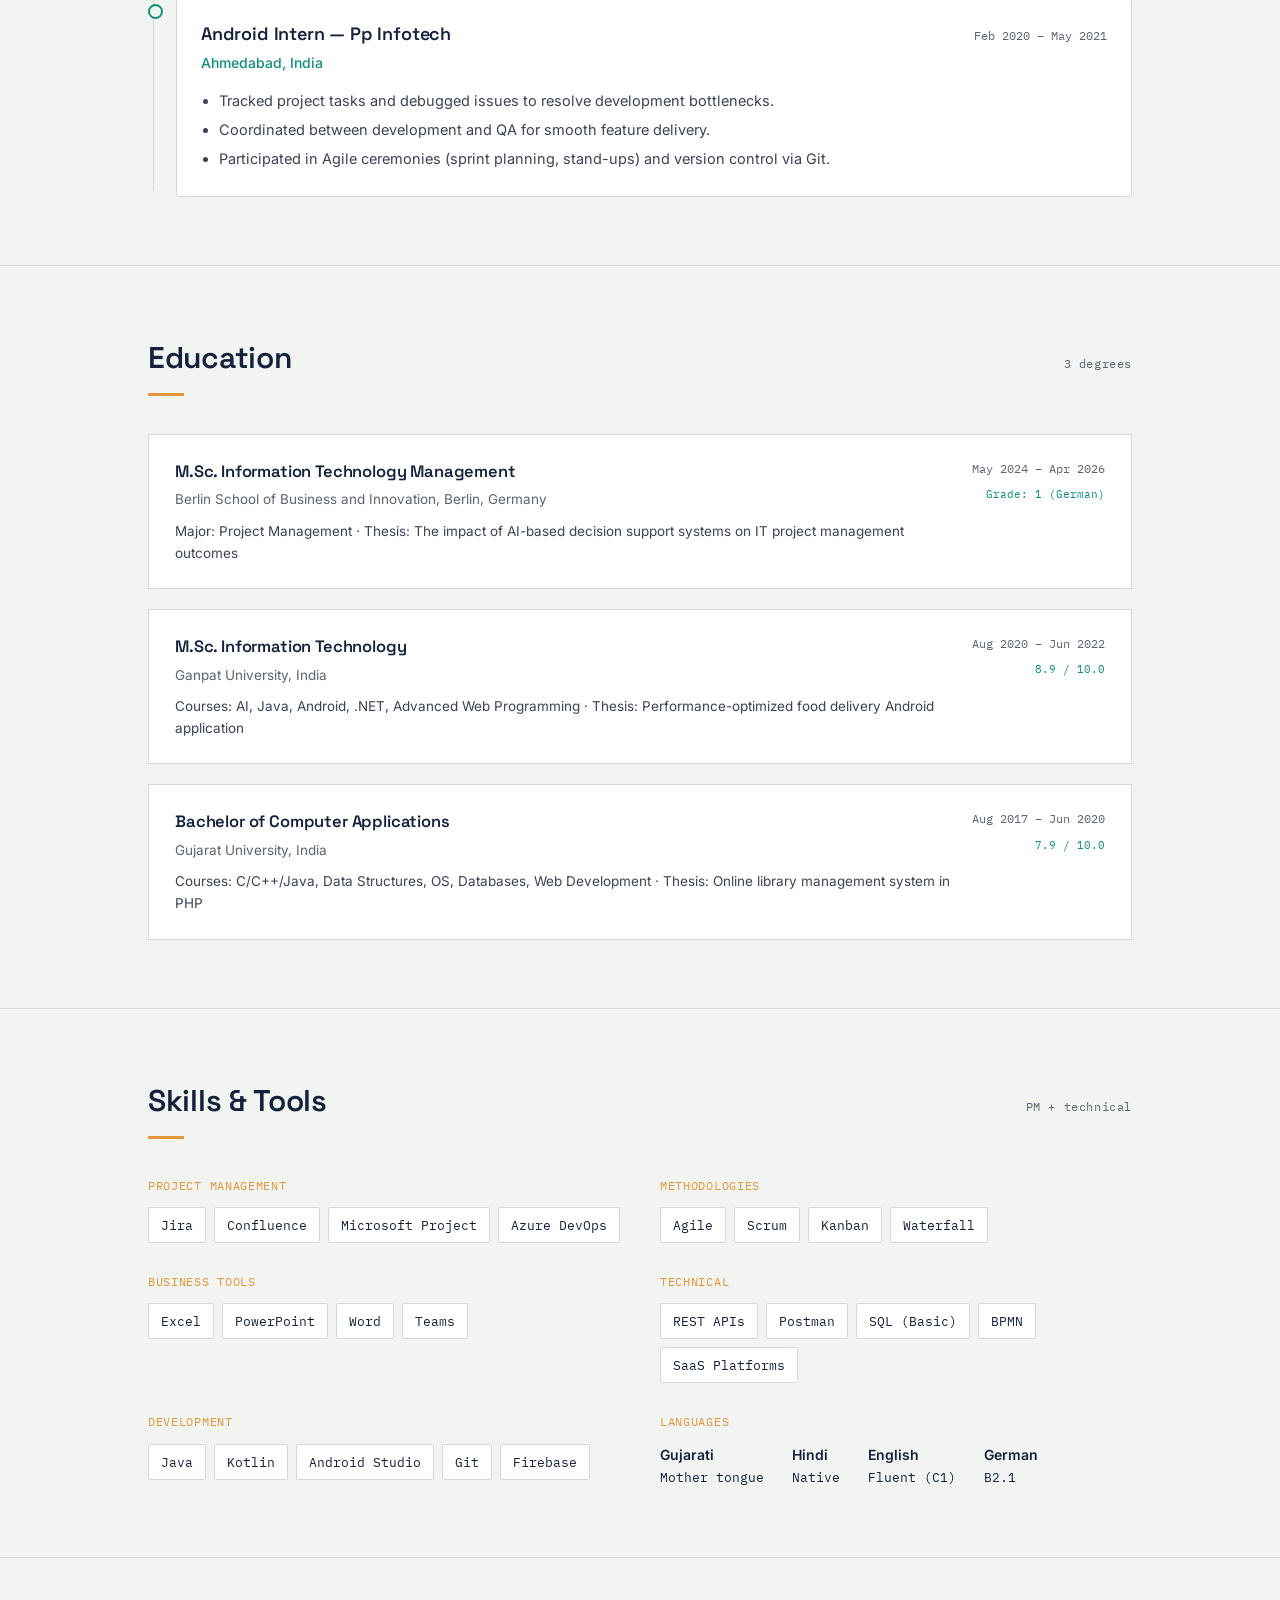
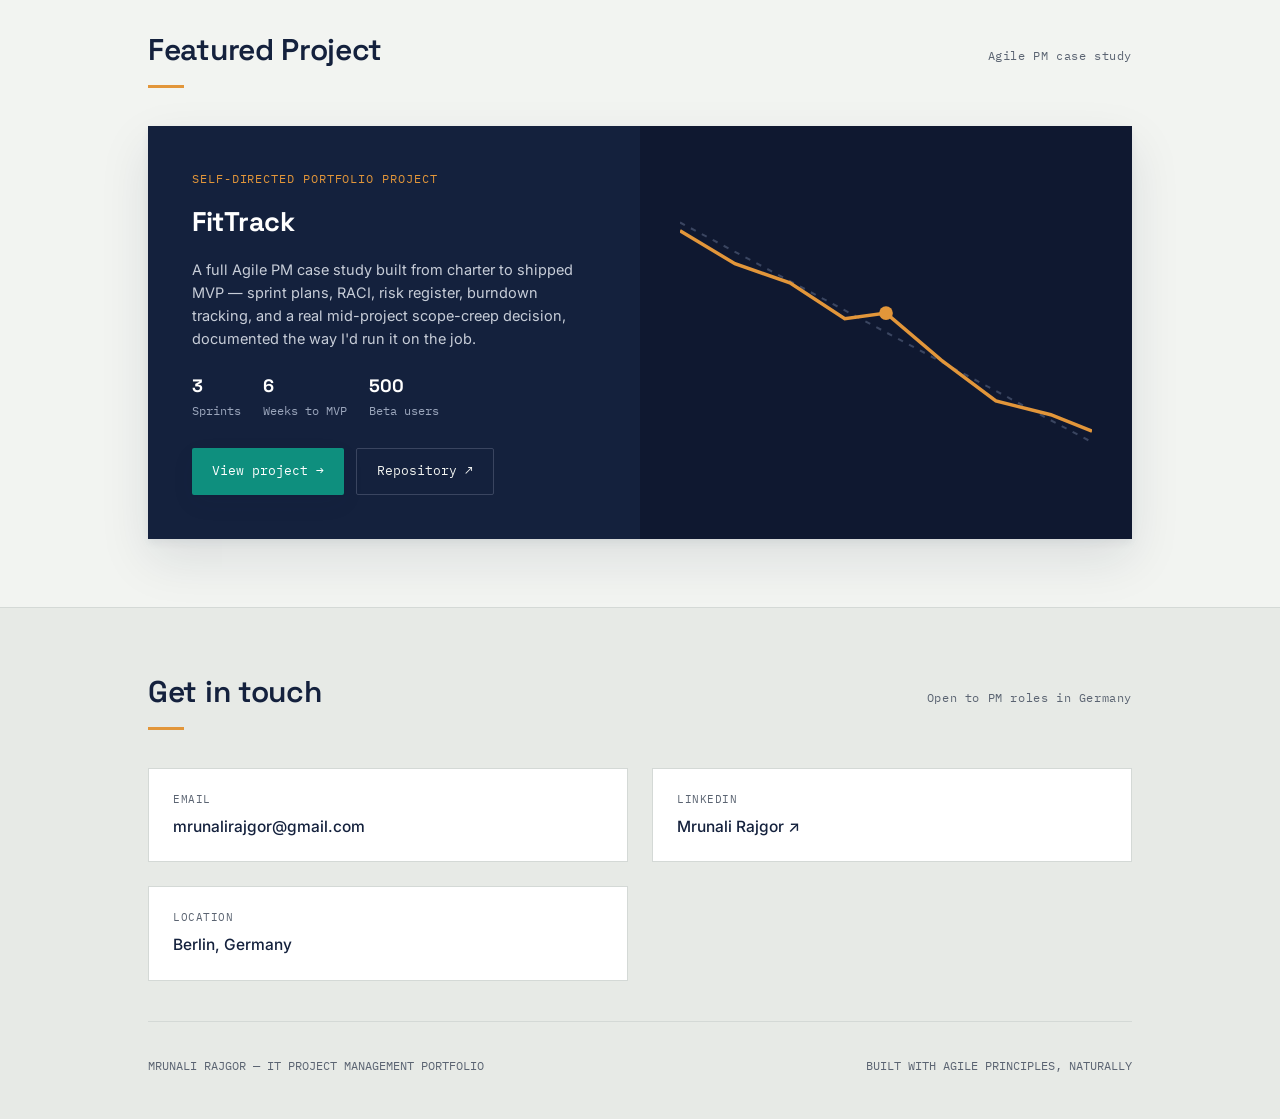
==== commit ee4d104a: "Update index.html" ====
--- a/index.html
+++ b/index.html
@@ -56,7 +56,7 @@
       <div class="hero-meta">
         <span>📍 Berlin, Germany</span>
         <span>✉ mrunalirajgor@gmail.com</span>
-        <span>☎ +49 15560194524</span>
+        
       </div>
       <div class="hero-cta">
         <a class="btn btn-primary" href="CV_Mrunali.pdf" target="_blank" rel="noopener">Download CV
@@ -270,8 +270,8 @@
           <div><b>500</b>Beta users</div>
         </div>
         <div class="project-cta">
-          <a class="btn btn-primary" href="https://YOUR-USERNAME.github.io/fittrack-agile-pm-portfolio/" target="_blank" rel="noopener">View project →</a>
-          <a class="btn btn-ghost" style="border-color:#3A4560;color:var(--paper);" href="https://github.com/YOUR-USERNAME/fittrack-agile-pm-portfolio" target="_blank" rel="noopener">Repository ↗</a>
+          <a class="btn btn-primary" href="https://Mrunali121.github.io/fittrack-agile-pm-portfolio/" target="_blank" rel="noopener">View project →</a>
+          <a class="btn btn-ghost" style="border-color:#3A4560;color:var(--paper);" href="https://github.com/Mrunali121/fittrack-agile-pm-portfolio" target="_blank" rel="noopener">Repository ↗</a>
         </div>
       </div>
       <div class="project-visual">
@@ -301,10 +301,7 @@
         <div class="lbl">LinkedIn</div>
         <div class="val">Mrunali Rajgor ↗</div>
       </a>
-      <a class="contact-card reveal" href="tel:+4915560194524">
-        <div class="lbl">Phone</div>
-        <div class="val">+49 15560194524</div>
-      </a>
+    
       <div class="contact-card reveal">
         <div class="lbl">Location</div>
         <div class="val">Berlin, Germany</div>
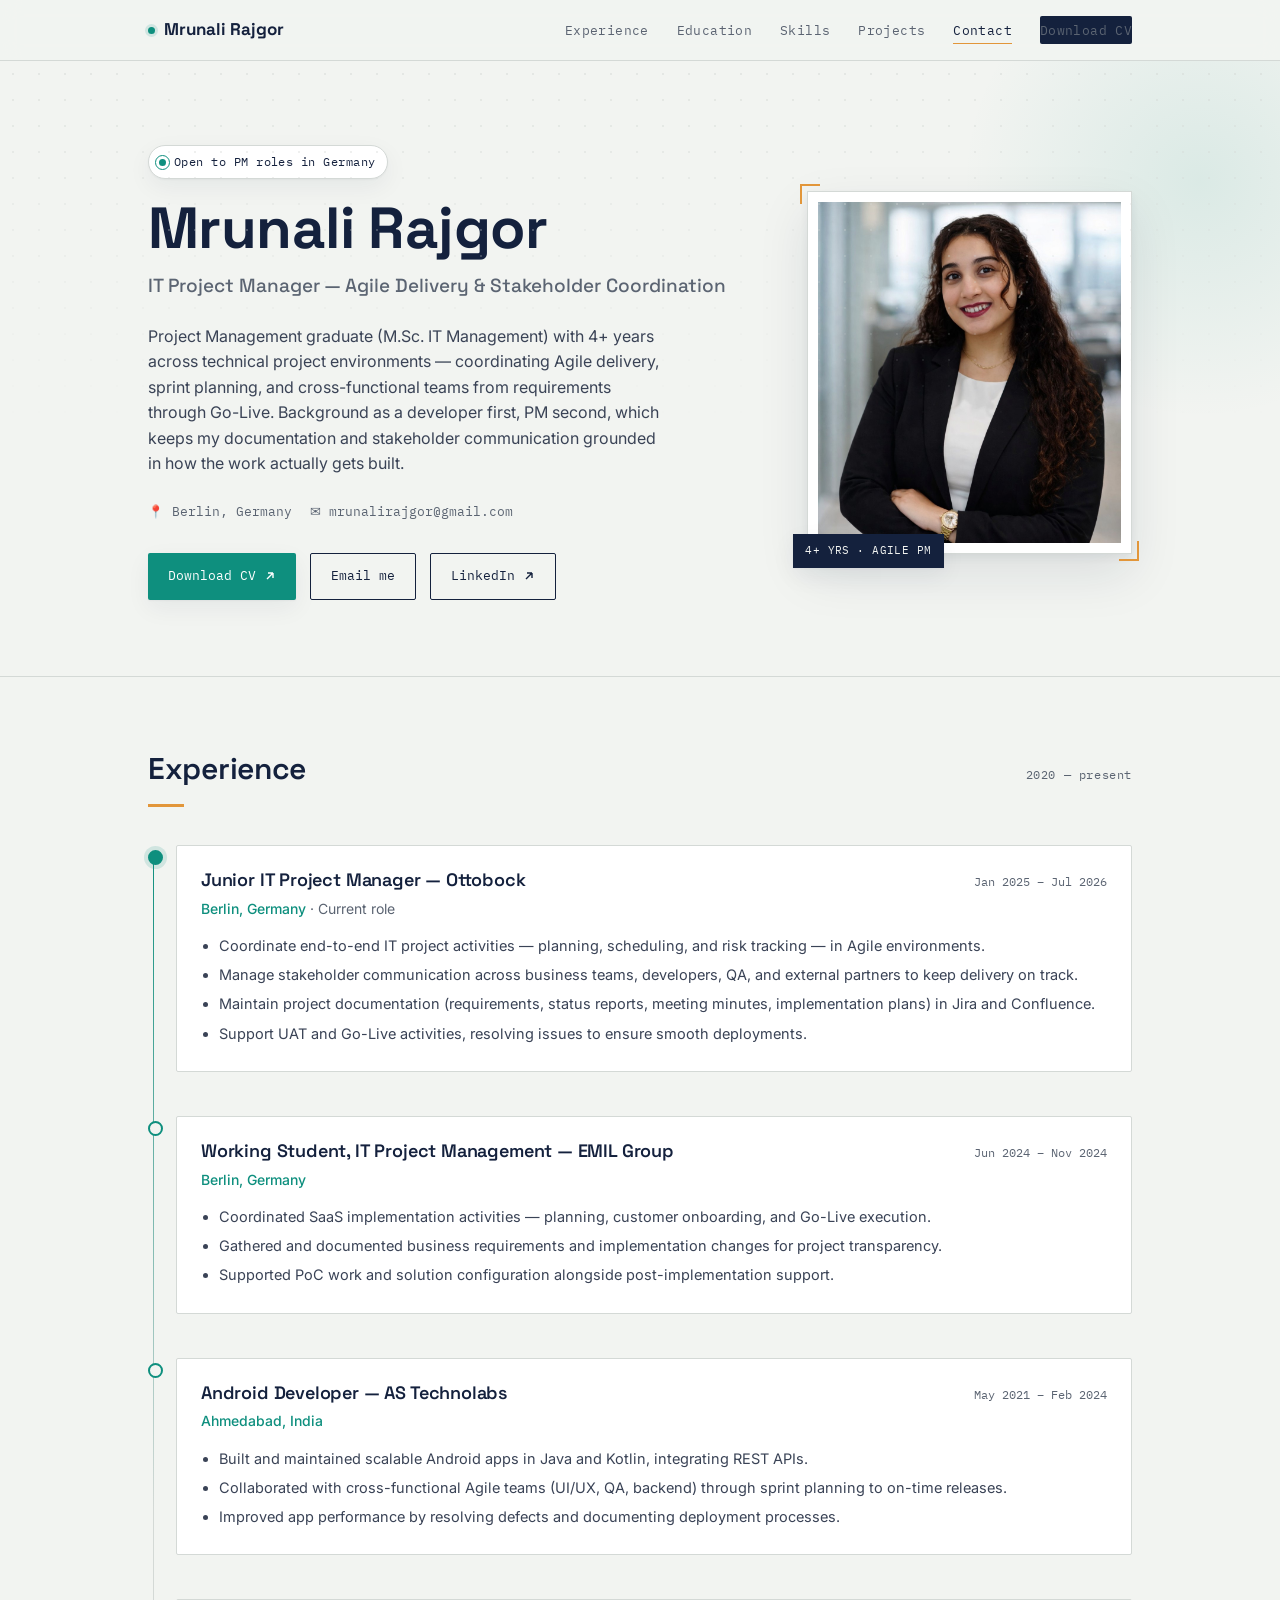
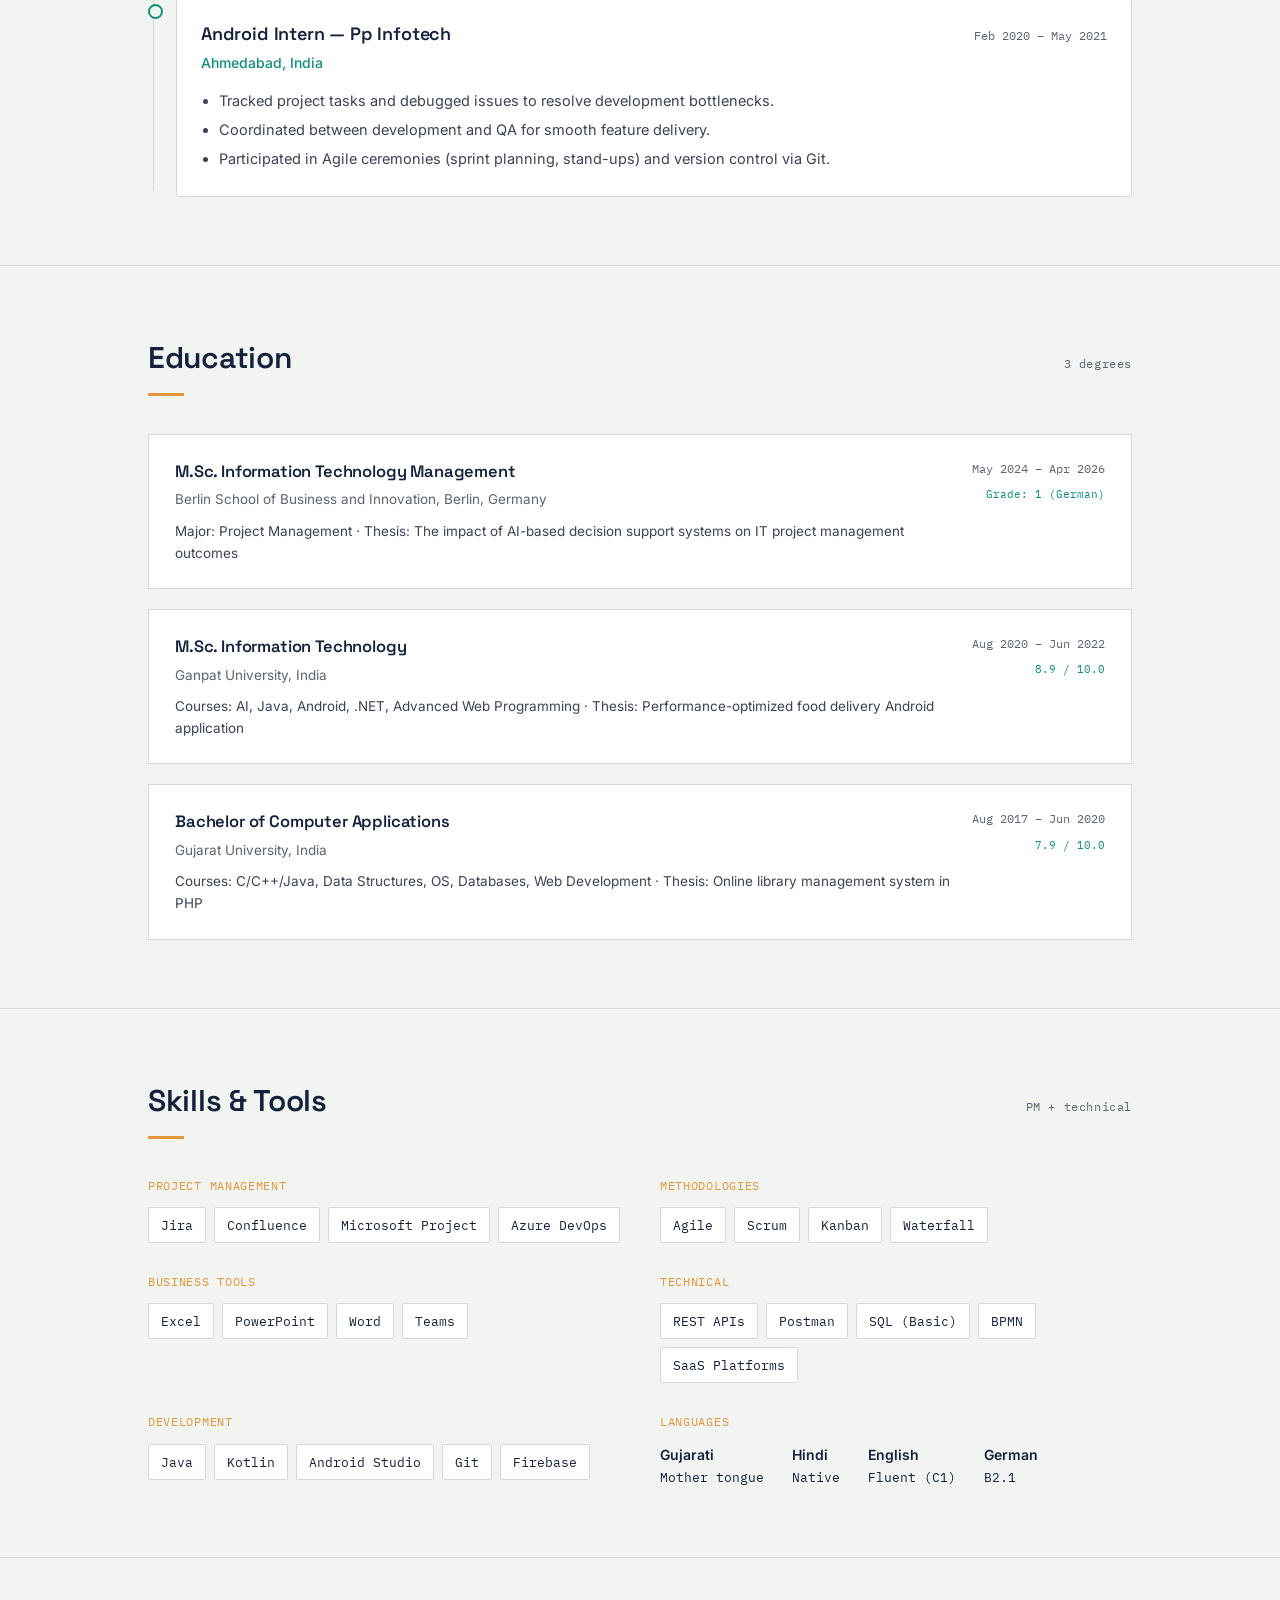
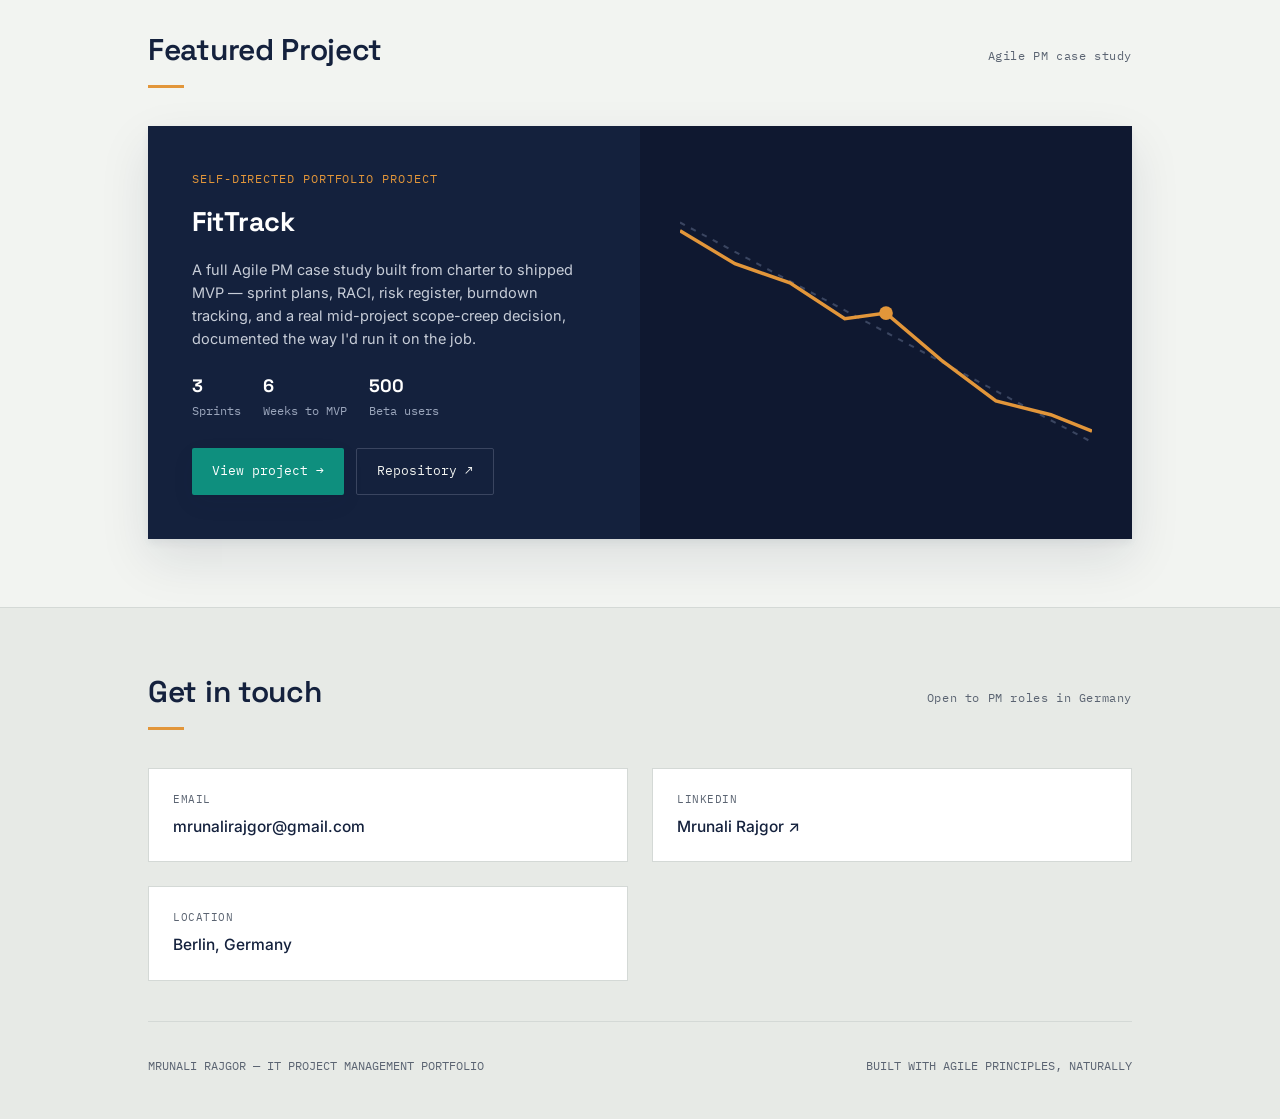
==== commit 860fb395: "Update index.html" ====
--- a/index.html
+++ b/index.html
@@ -86,7 +86,7 @@
       <div class="tl-item current reveal">
         <div class="tl-card">
           <div class="tl-head">
-            <h3>Junior IT Project Coordinator — Ottobock</h3>
+            <h3>Junior IT Project Manager — Ottobock</h3>
             <span class="tl-dates">Jan 2025 – Jul 2026</span>
           </div>
           <div class="tl-company">Berlin, Germany <span class="tl-loc">· Current role</span></div>
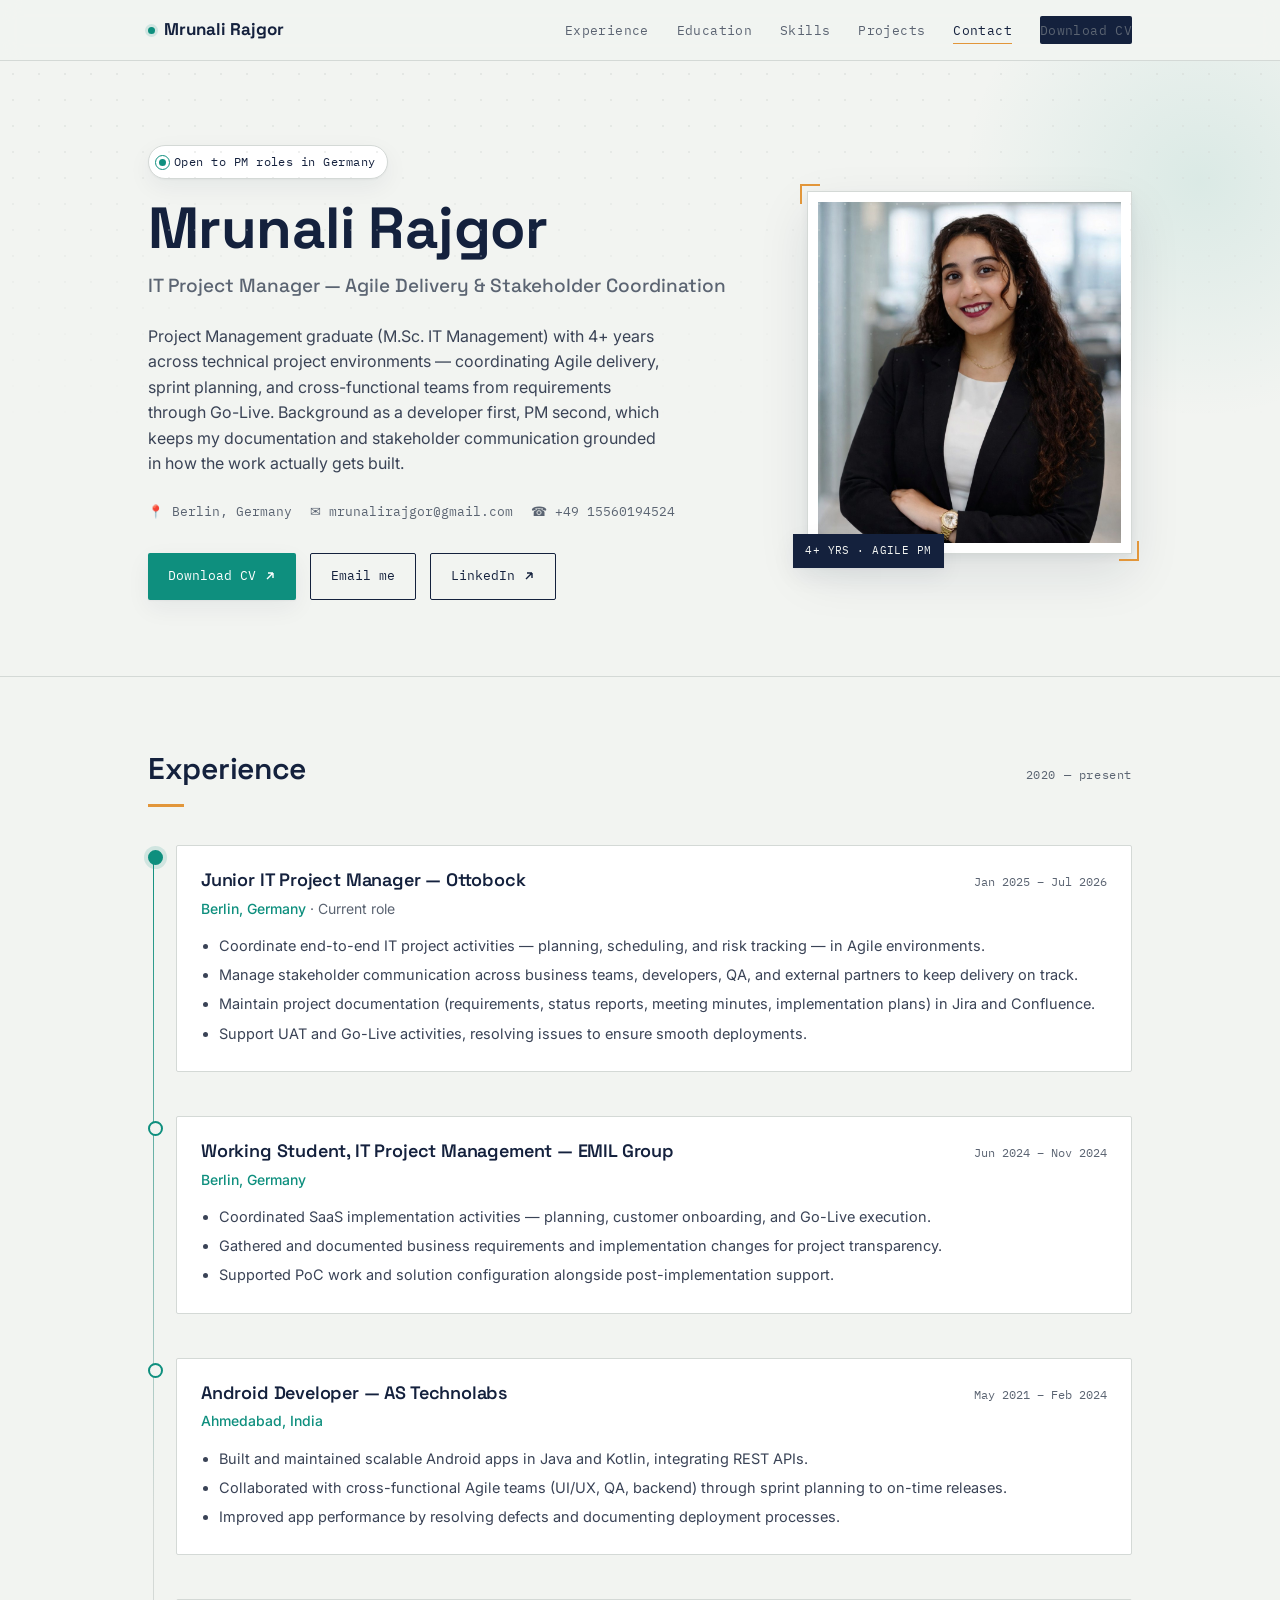
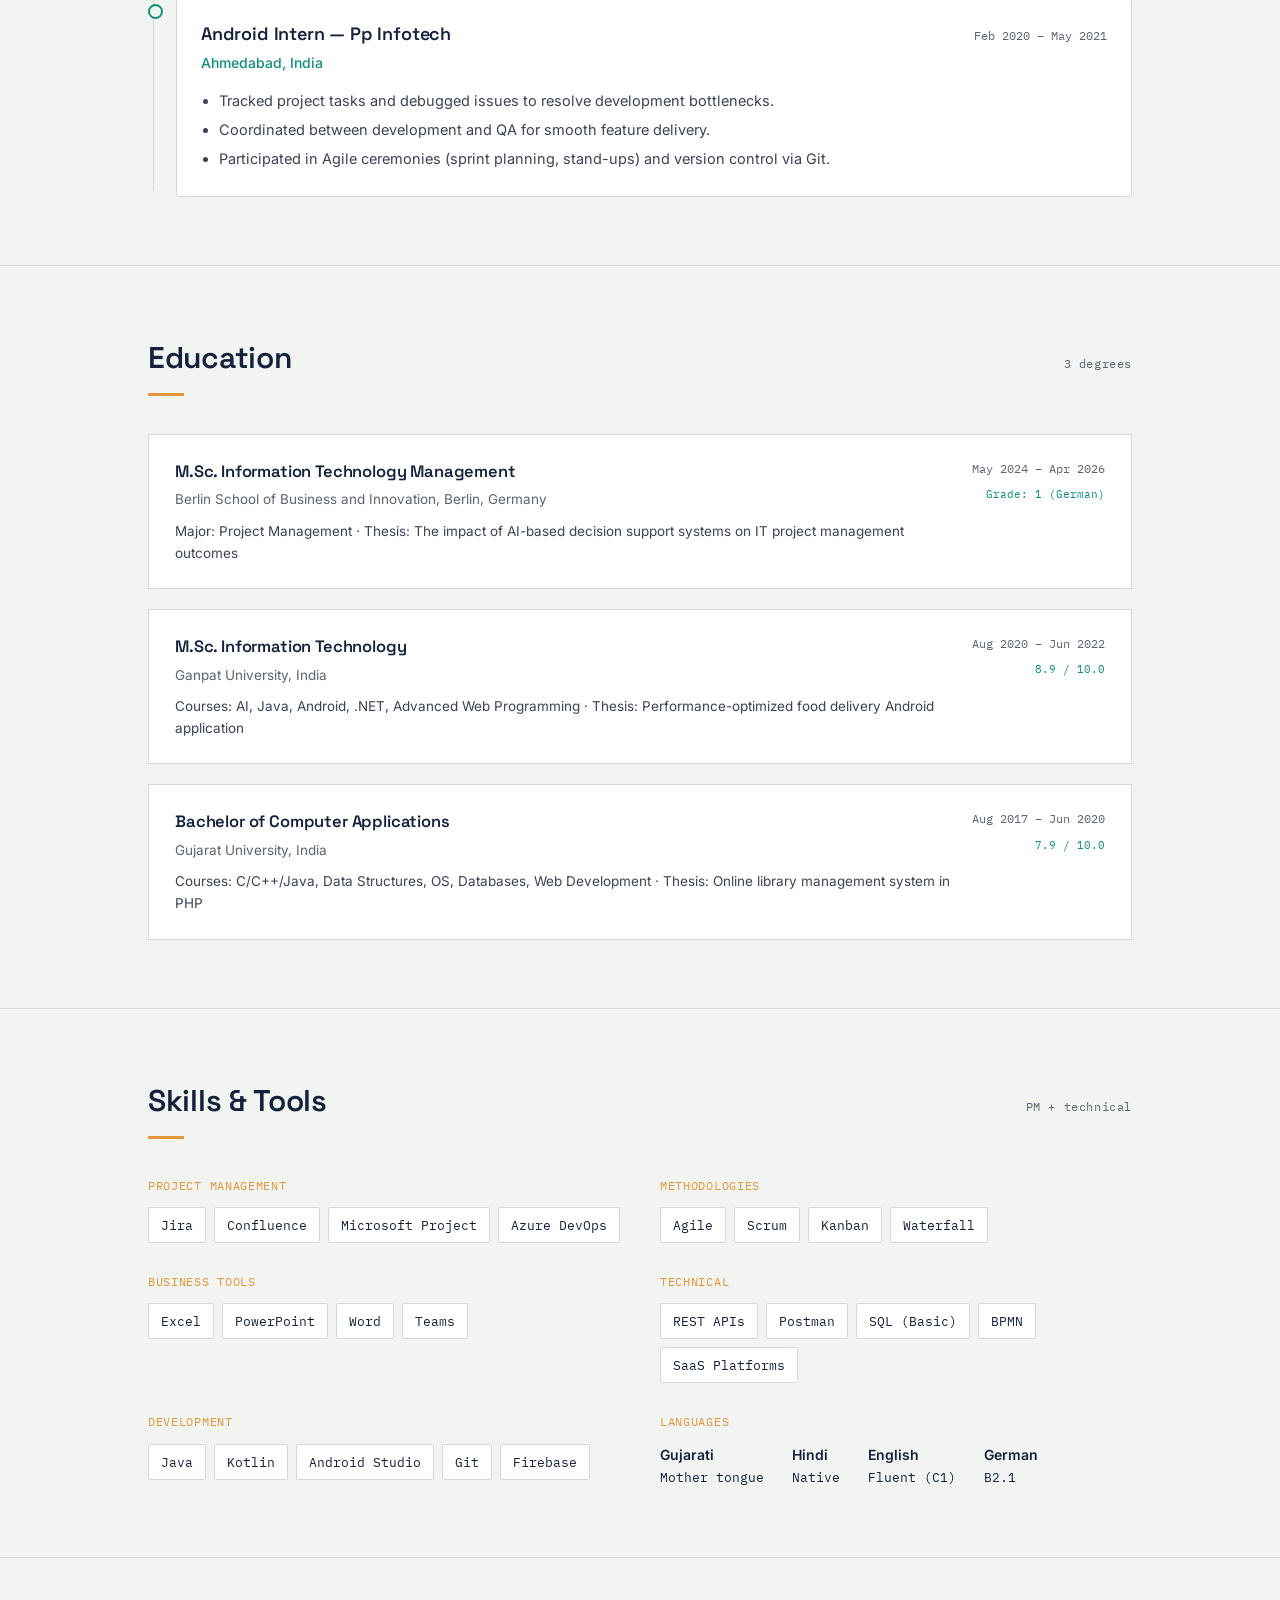
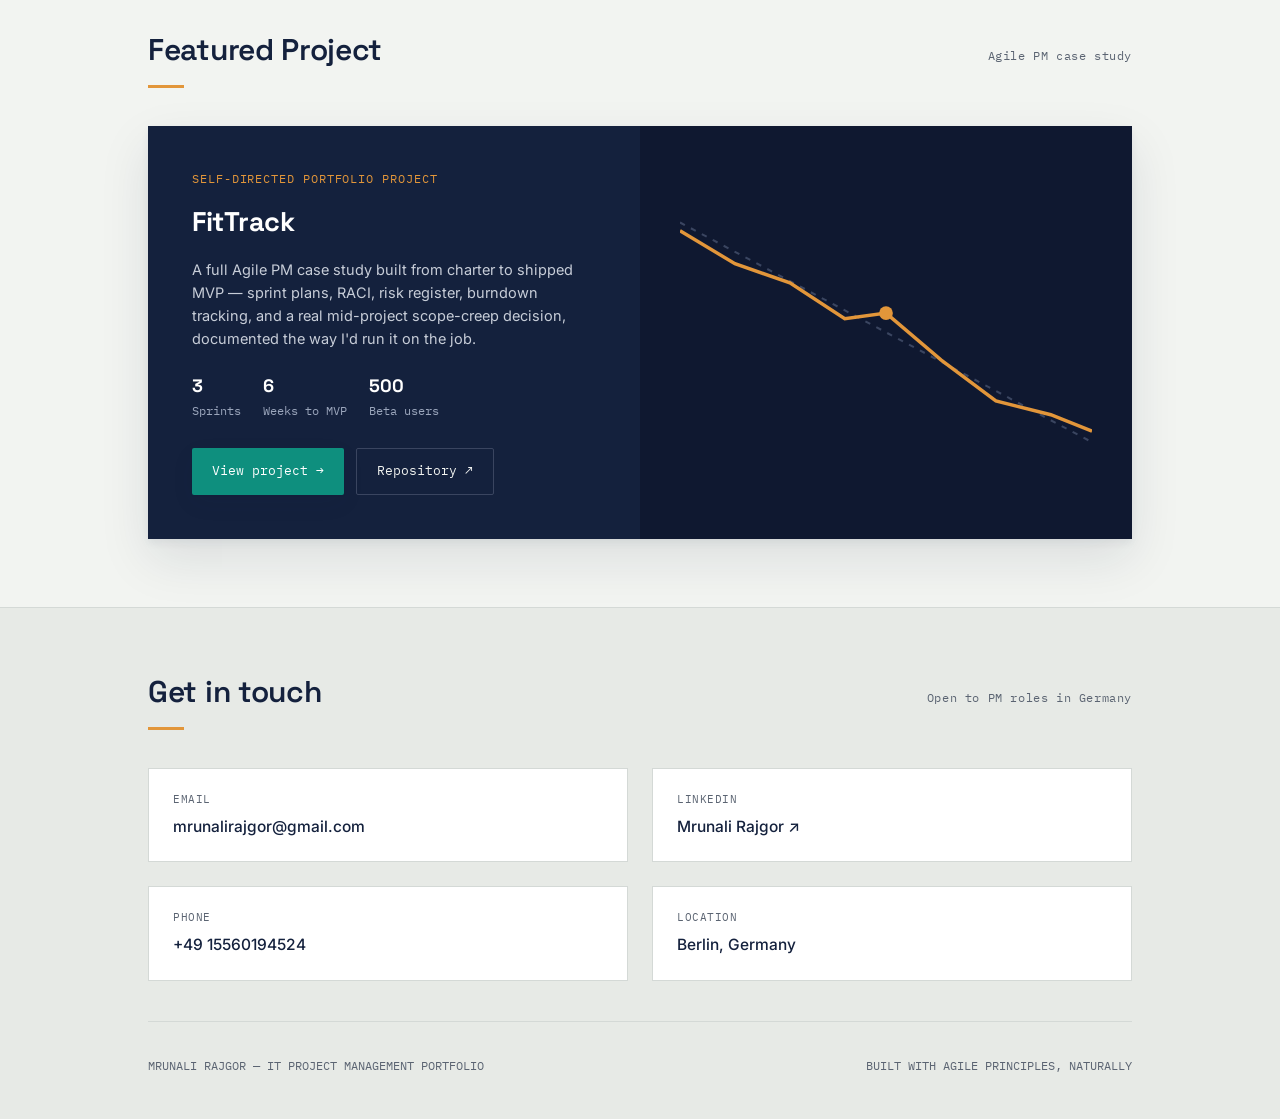
==== commit 28e166c6: "Add files via upload" ====
--- a/index.html
+++ b/index.html
@@ -56,7 +56,7 @@
       <div class="hero-meta">
         <span>📍 Berlin, Germany</span>
         <span>✉ mrunalirajgor@gmail.com</span>
-        
+        <span>☎ +49 15560194524</span>
       </div>
       <div class="hero-cta">
         <a class="btn btn-primary" href="CV_Mrunali.pdf" target="_blank" rel="noopener">Download CV
@@ -270,8 +270,8 @@
           <div><b>500</b>Beta users</div>
         </div>
         <div class="project-cta">
-          <a class="btn btn-primary" href="https://Mrunali121.github.io/fittrack-agile-pm-portfolio/" target="_blank" rel="noopener">View project →</a>
-          <a class="btn btn-ghost" style="border-color:#3A4560;color:var(--paper);" href="https://github.com/Mrunali121/fittrack-agile-pm-portfolio" target="_blank" rel="noopener">Repository ↗</a>
+          <a class="btn btn-primary" href="https://YOUR-USERNAME.github.io/fittrack-agile-pm-portfolio/" target="_blank" rel="noopener">View project →</a>
+          <a class="btn btn-ghost" style="border-color:#3A4560;color:var(--paper);" href="https://github.com/YOUR-USERNAME/fittrack-agile-pm-portfolio" target="_blank" rel="noopener">Repository ↗</a>
         </div>
       </div>
       <div class="project-visual">
@@ -301,7 +301,10 @@
         <div class="lbl">LinkedIn</div>
         <div class="val">Mrunali Rajgor ↗</div>
       </a>
-    
+      <a class="contact-card reveal" href="tel:+4915560194524">
+        <div class="lbl">Phone</div>
+        <div class="val">+49 15560194524</div>
+      </a>
       <div class="contact-card reveal">
         <div class="lbl">Location</div>
         <div class="val">Berlin, Germany</div>
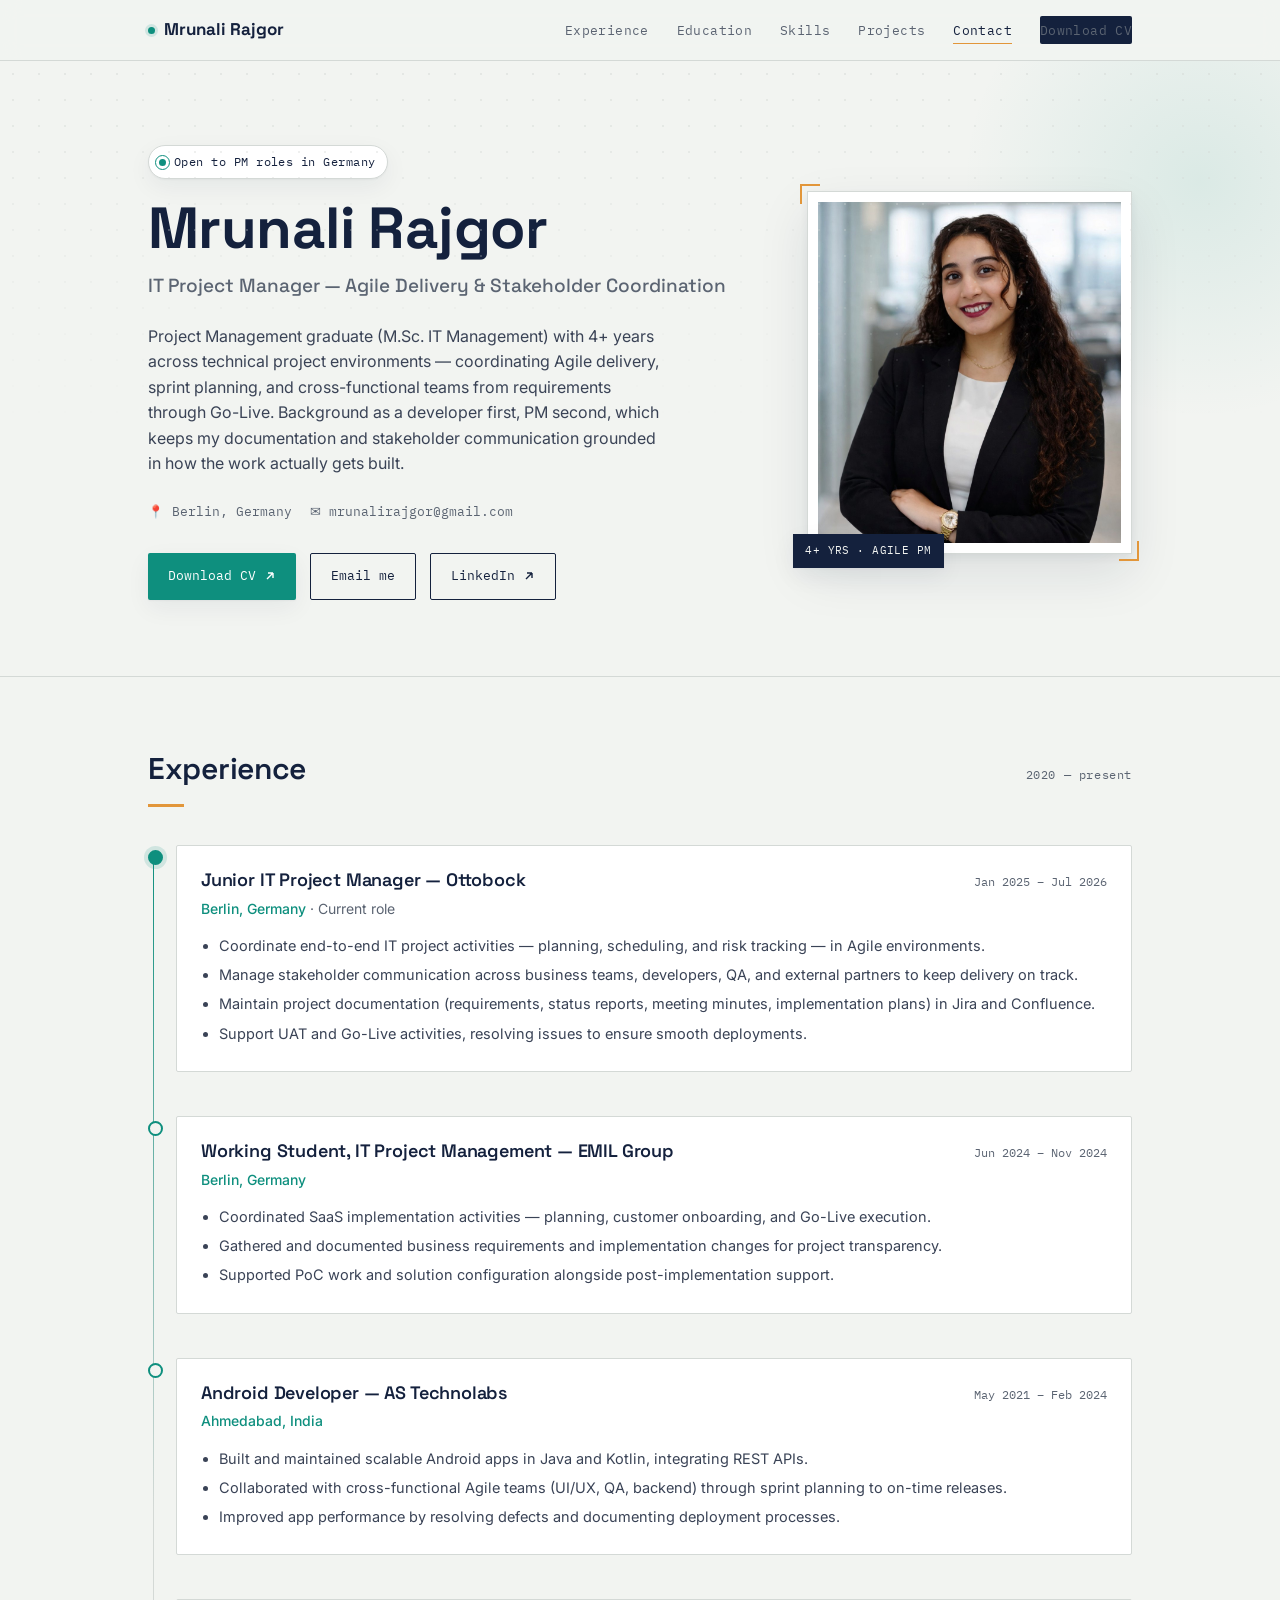
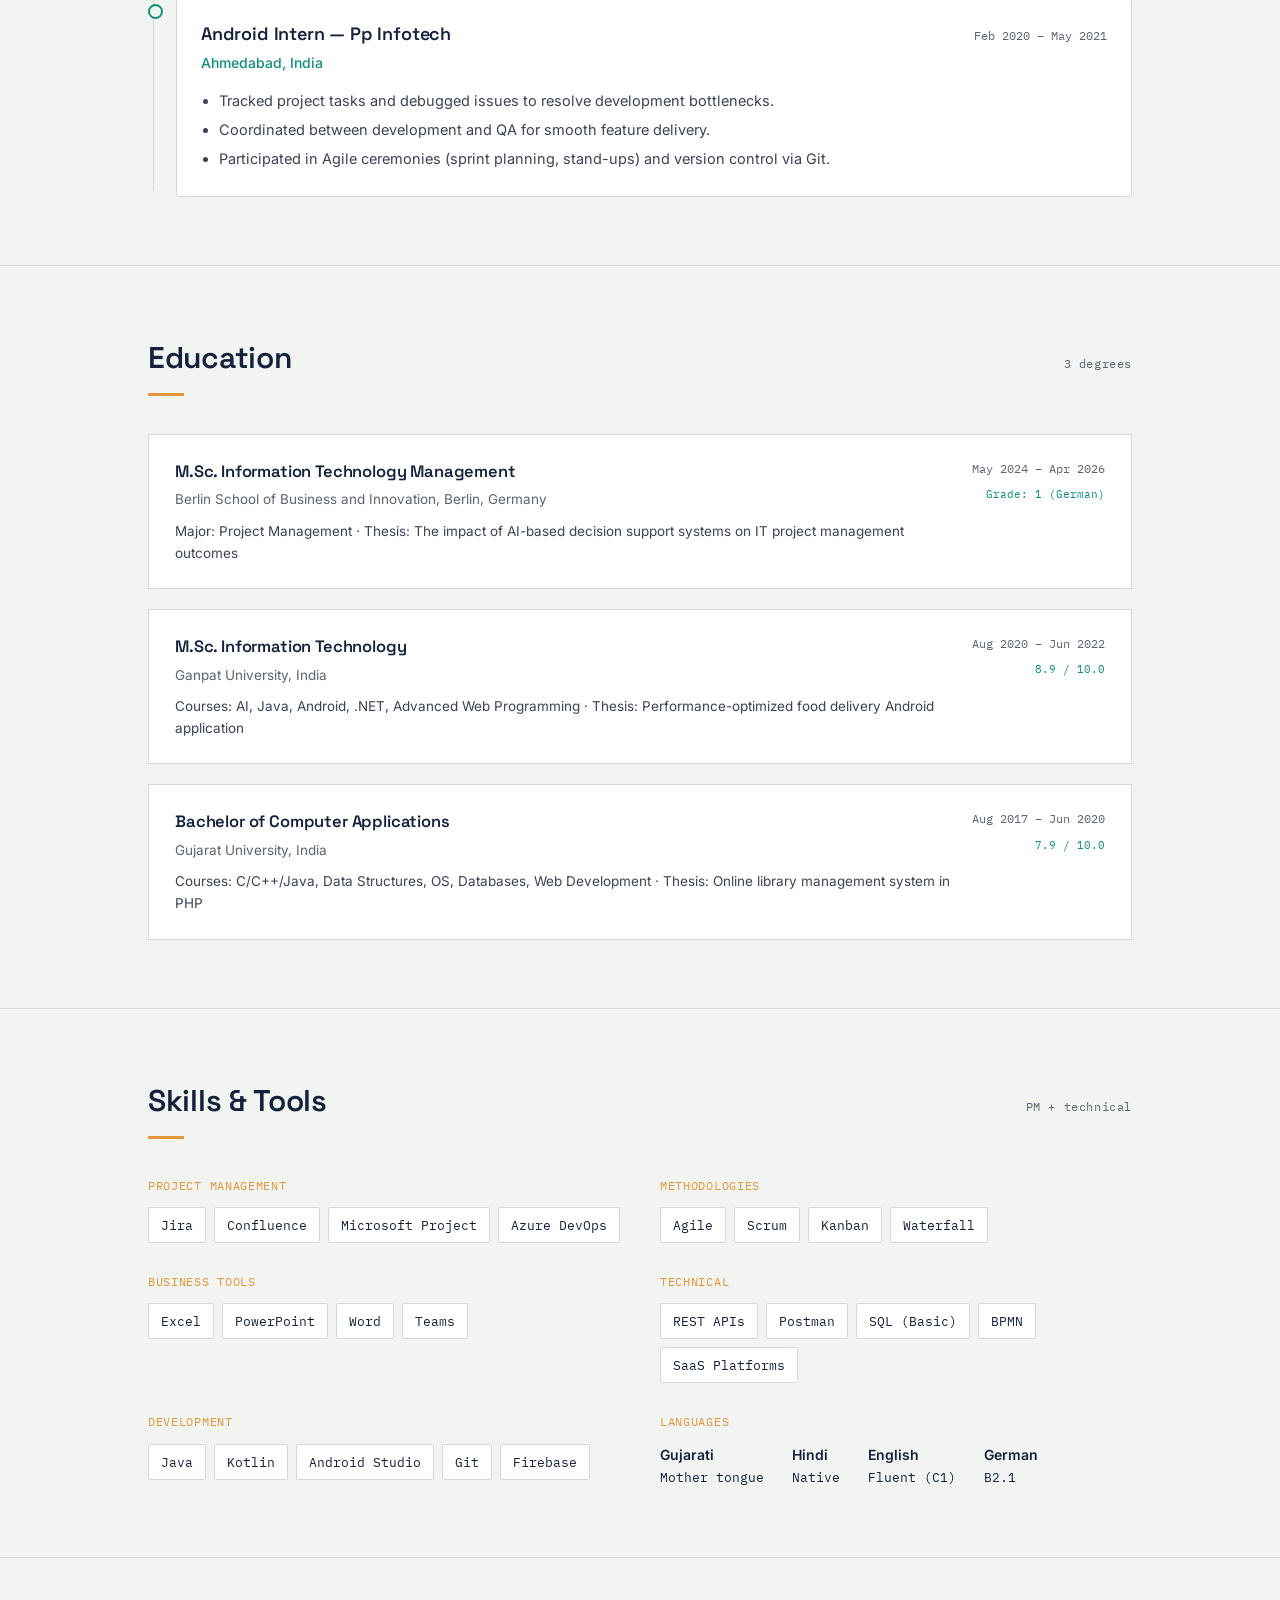
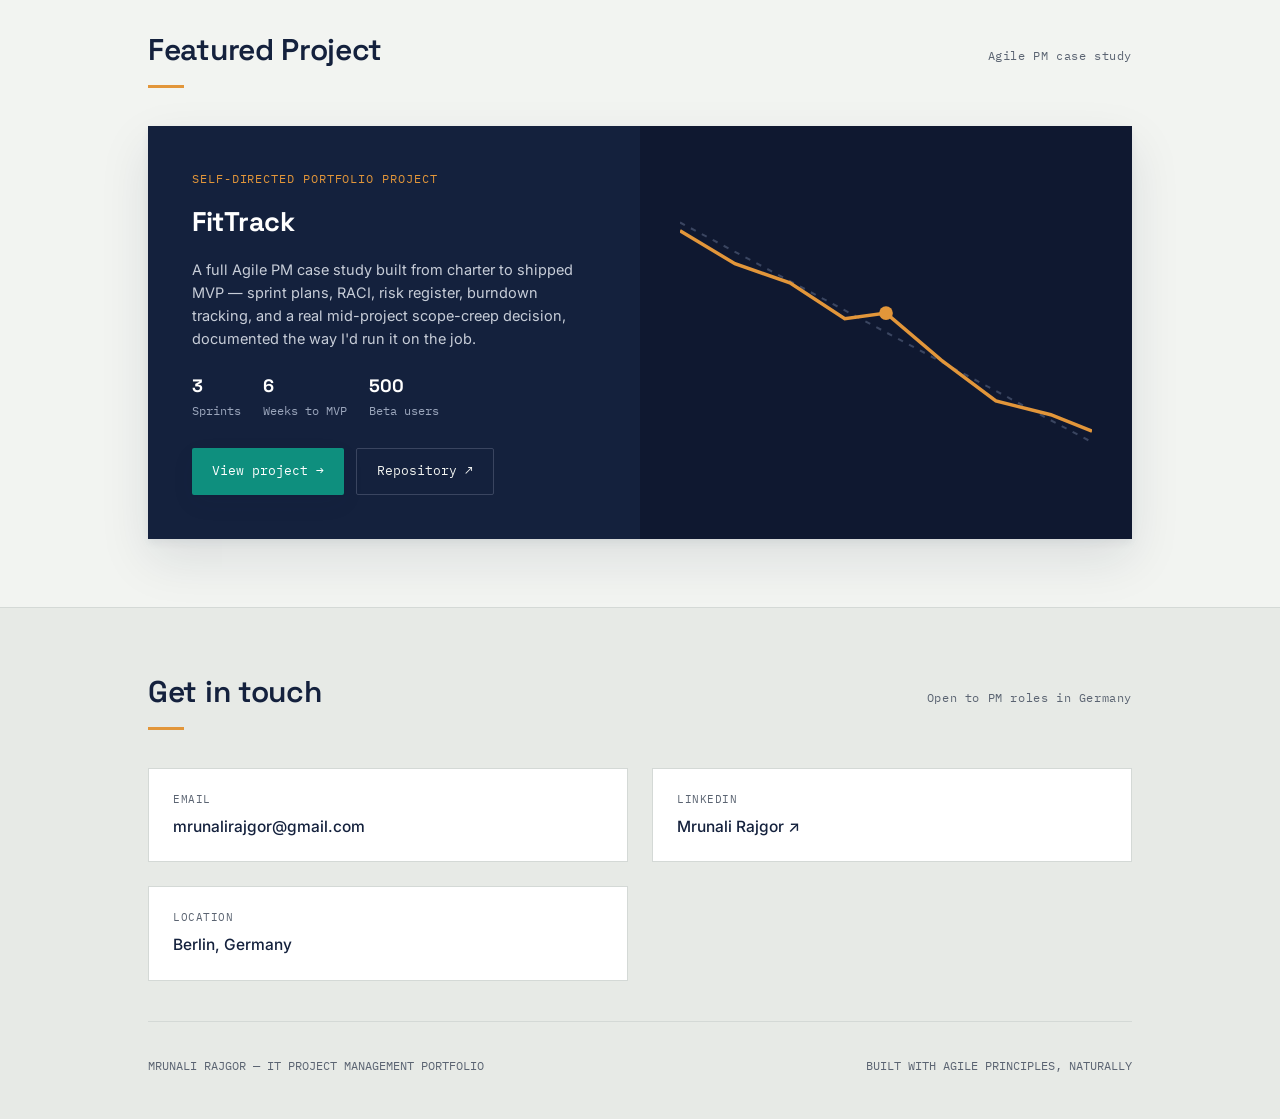
==== commit 5477be55: "Update index.html" ====
--- a/index.html
+++ b/index.html
@@ -56,7 +56,7 @@
       <div class="hero-meta">
         <span>📍 Berlin, Germany</span>
         <span>✉ mrunalirajgor@gmail.com</span>
-        <span>☎ +49 15560194524</span>
+        
       </div>
       <div class="hero-cta">
         <a class="btn btn-primary" href="CV_Mrunali.pdf" target="_blank" rel="noopener">Download CV
@@ -270,8 +270,8 @@
           <div><b>500</b>Beta users</div>
         </div>
         <div class="project-cta">
-          <a class="btn btn-primary" href="https://YOUR-USERNAME.github.io/fittrack-agile-pm-portfolio/" target="_blank" rel="noopener">View project →</a>
-          <a class="btn btn-ghost" style="border-color:#3A4560;color:var(--paper);" href="https://github.com/YOUR-USERNAME/fittrack-agile-pm-portfolio" target="_blank" rel="noopener">Repository ↗</a>
+          <a class="btn btn-primary" href="https://Mrunali121.github.io/fittrack-agile-pm-portfolio/" target="_blank" rel="noopener">View project →</a>
+          <a class="btn btn-ghost" style="border-color:#3A4560;color:var(--paper);" href="https://github.com/Mrunali121/fittrack-agile-pm-portfolio" target="_blank" rel="noopener">Repository ↗</a>
         </div>
       </div>
       <div class="project-visual">
@@ -301,10 +301,7 @@
         <div class="lbl">LinkedIn</div>
         <div class="val">Mrunali Rajgor ↗</div>
       </a>
-      <a class="contact-card reveal" href="tel:+4915560194524">
-        <div class="lbl">Phone</div>
-        <div class="val">+49 15560194524</div>
-      </a>
+     
       <div class="contact-card reveal">
         <div class="lbl">Location</div>
         <div class="val">Berlin, Germany</div>
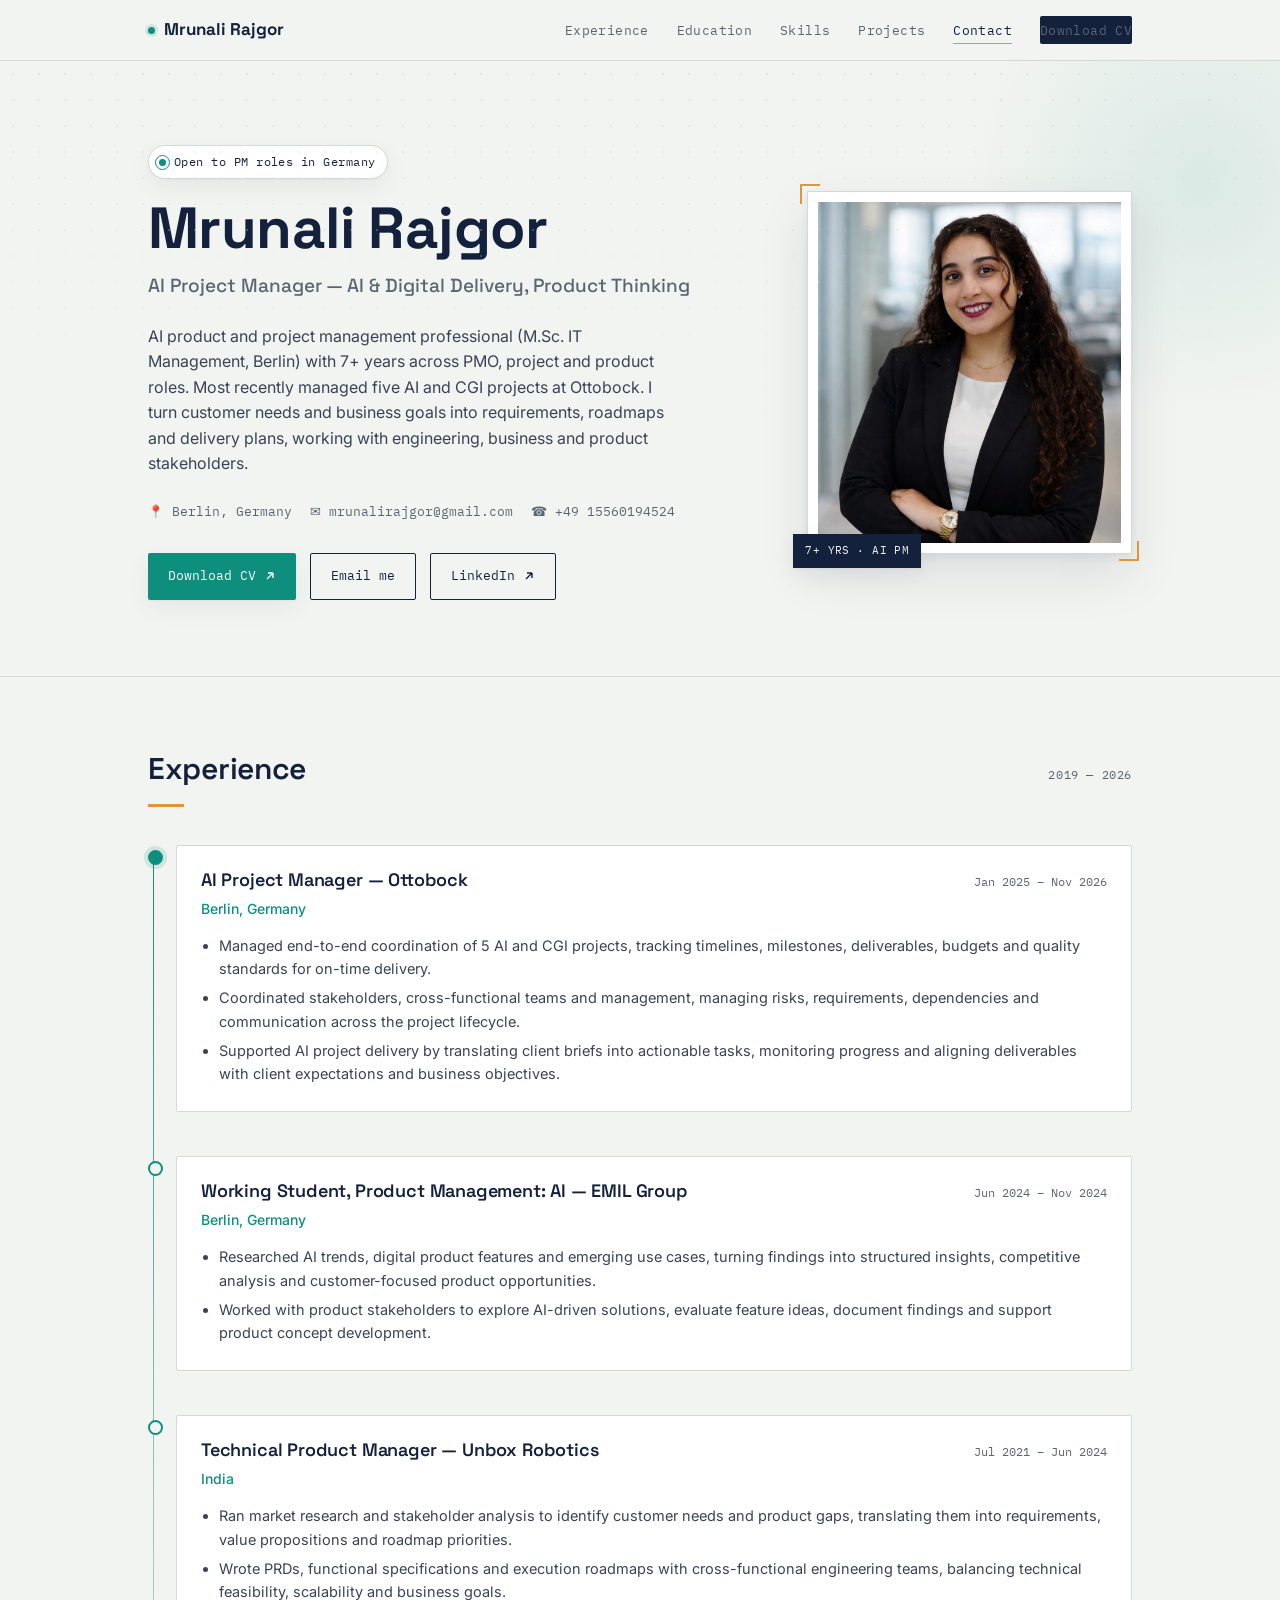
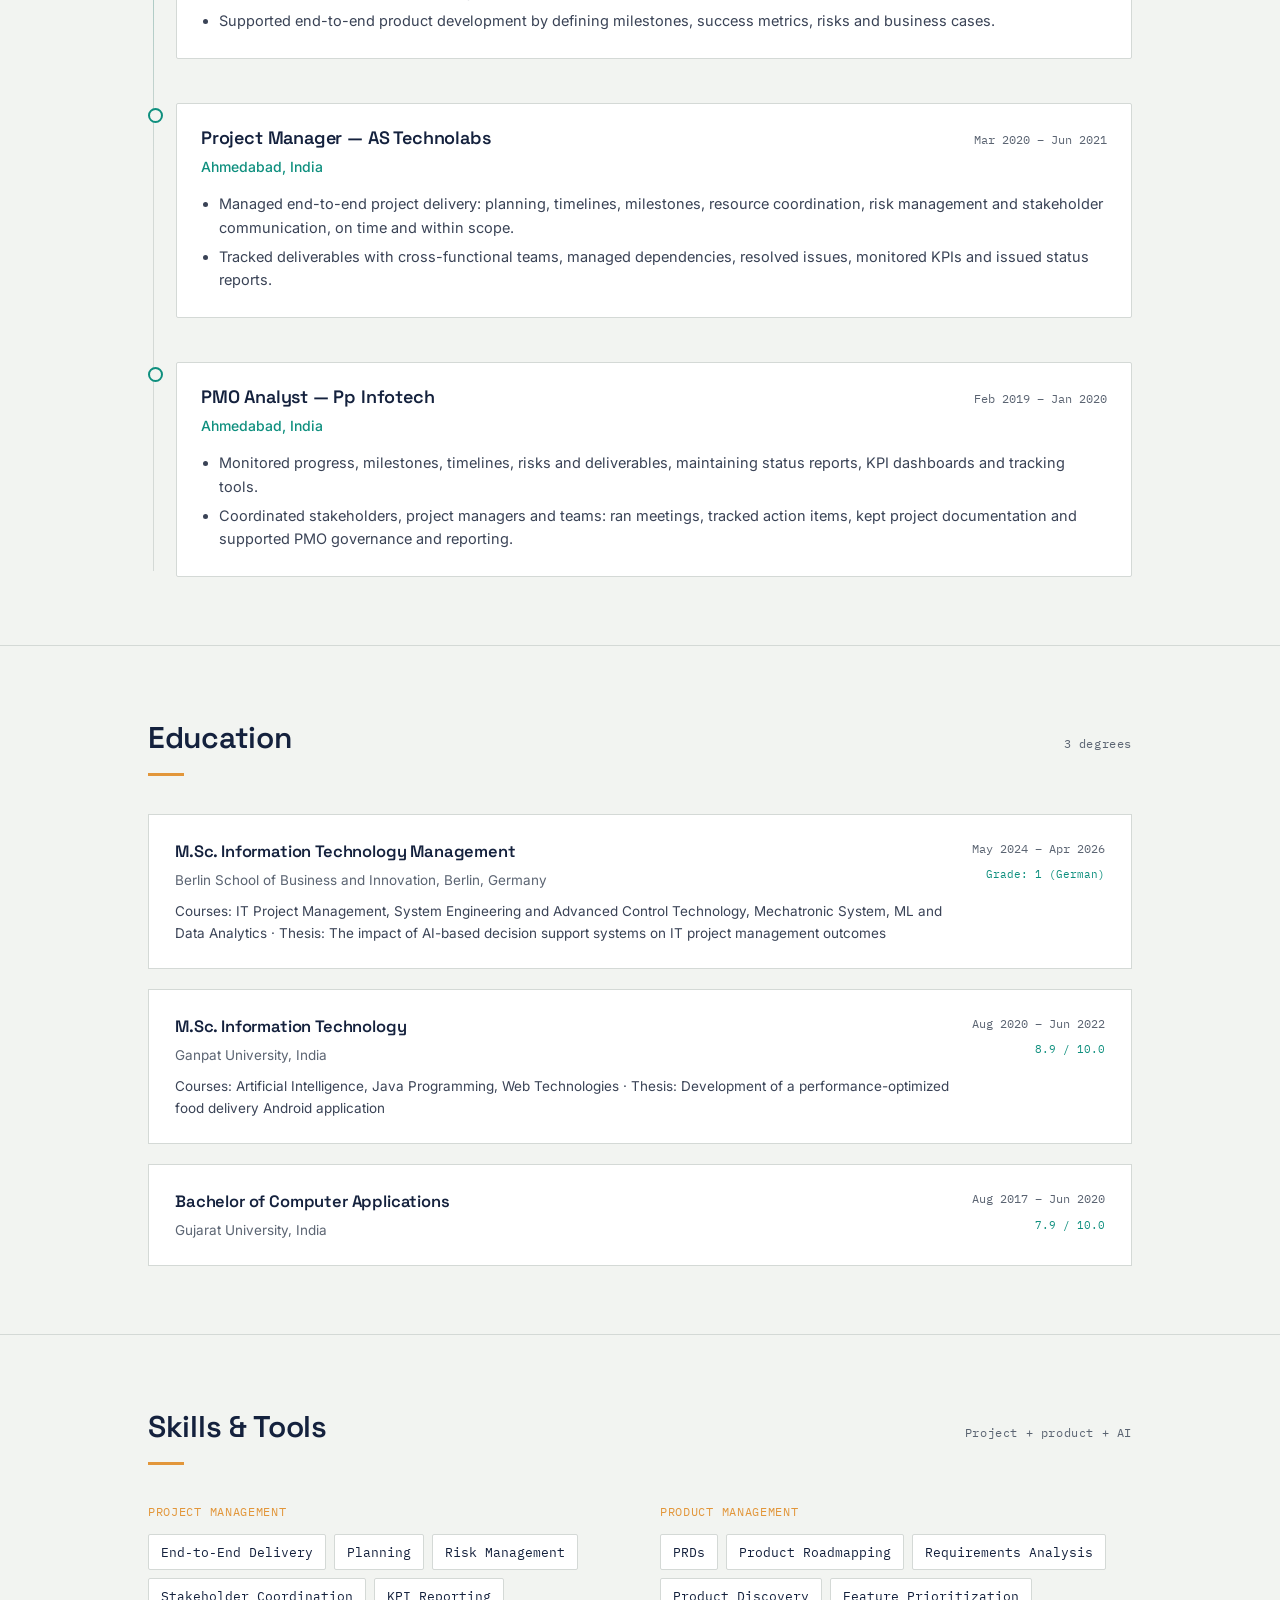
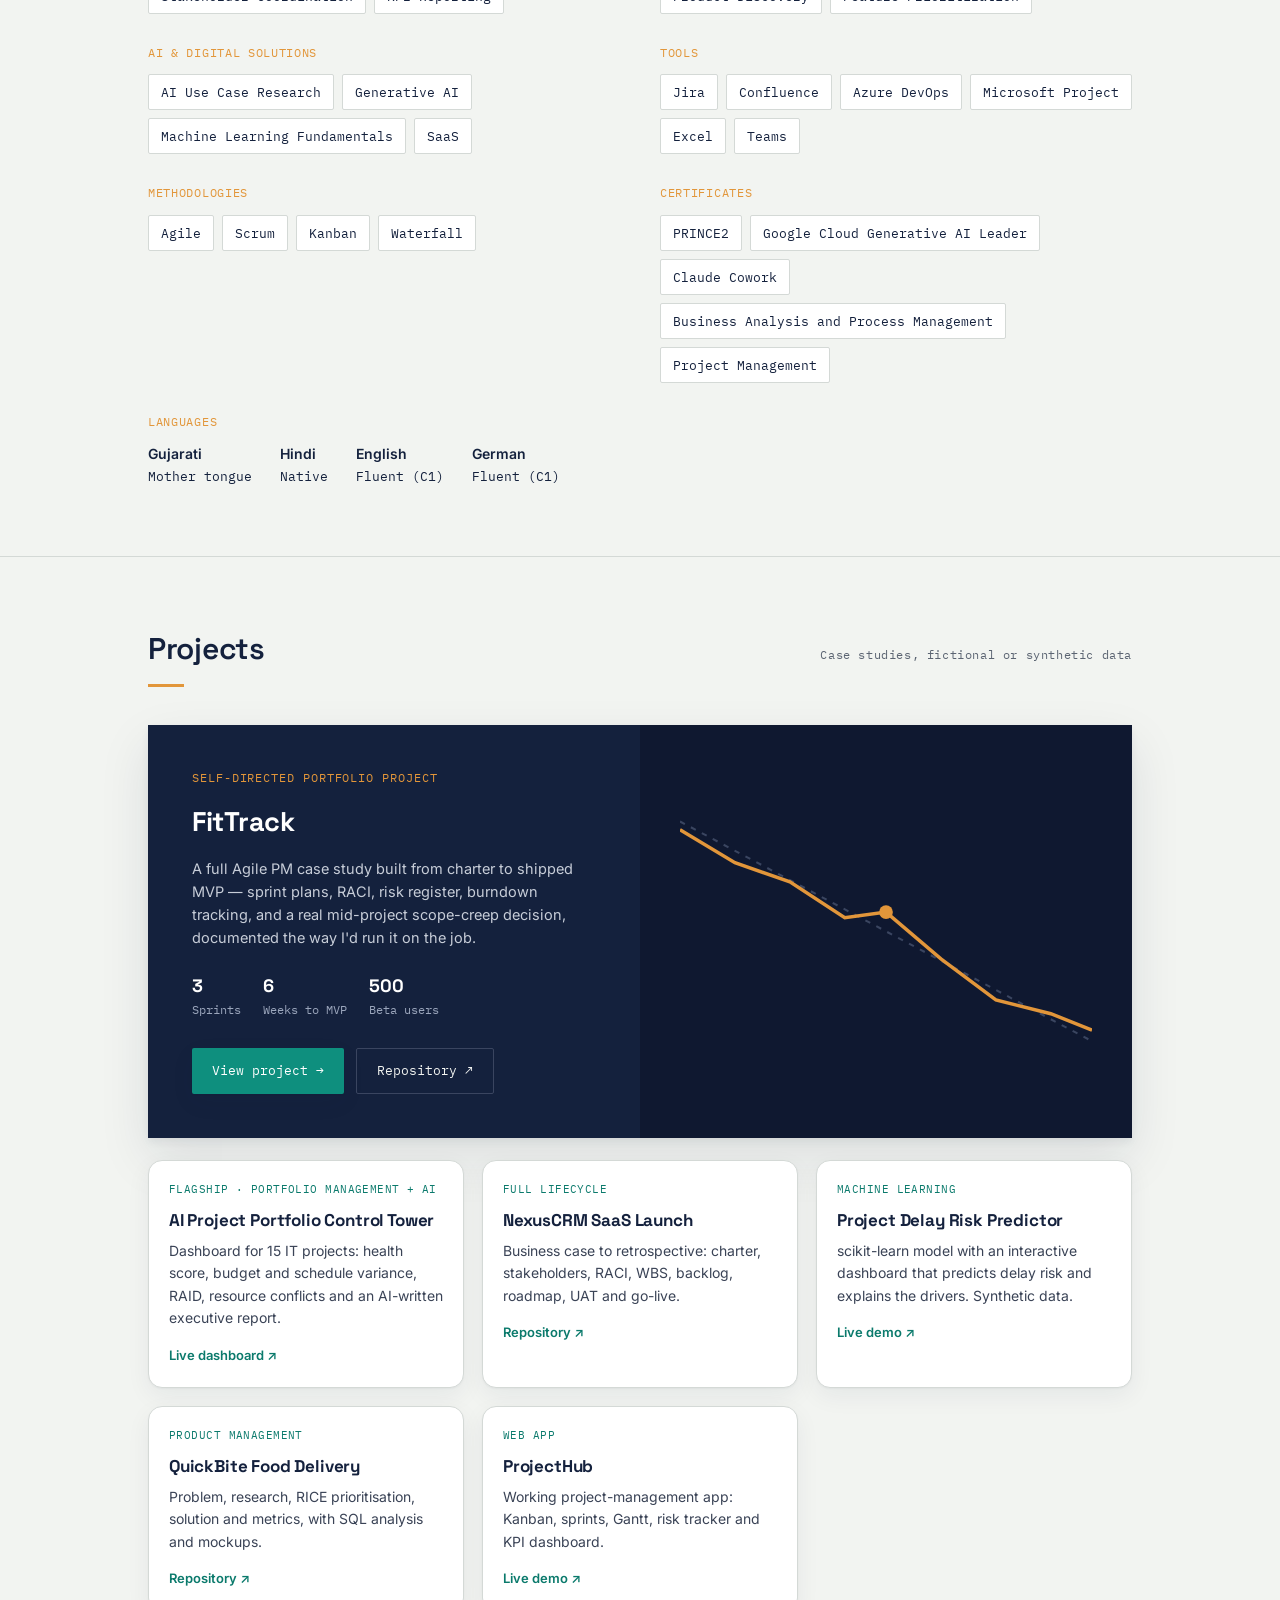
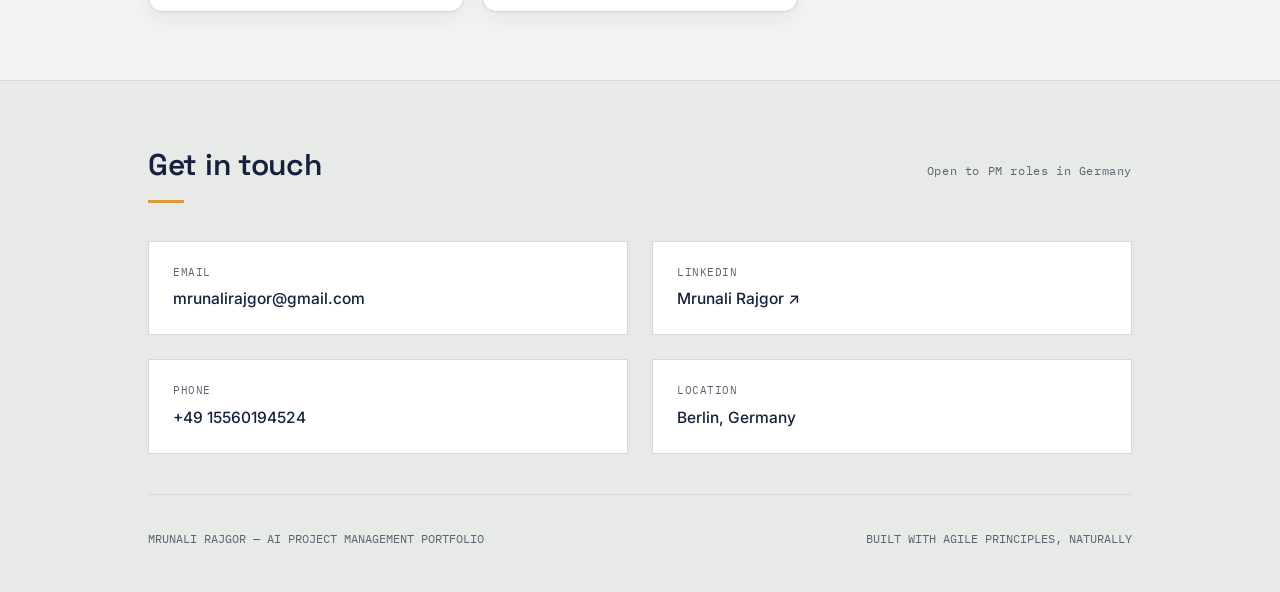
==== commit 8c495ba8: "Add files via upload" ====
--- a/index.html
+++ b/index.html
@@ -3,12 +3,12 @@
 <head>
 <meta charset="UTF-8">
 <meta name="viewport" content="width=device-width, initial-scale=1.0">
-<title>Mrunali Rajgor — IT Project Manager</title>
-<meta name="description" content="Mrunali Rajgor — IT Project Manager. Agile delivery, sprint planning, stakeholder coordination. Berlin, Germany.">
+<title>Mrunali Rajgor — AI Project Manager</title>
+<meta name="description" content="Mrunali Rajgor — AI Project Manager with product management experience. AI and digital delivery, roadmaps, stakeholder coordination. Berlin, Germany.">
 
 <meta property="og:type" content="website">
-<meta property="og:title" content="Mrunali Rajgor — IT Project Manager">
-<meta property="og:description" content="Agile delivery, sprint planning, stakeholder coordination. Berlin, Germany.">
+<meta property="og:title" content="Mrunali Rajgor — AI Project Manager">
+<meta property="og:description" content="AI and digital delivery, product roadmaps, stakeholder coordination. Berlin, Germany.">
 <meta property="og:image" content="profile.jpg">
 <meta name="twitter:card" content="summary">
 
@@ -51,12 +51,12 @@
     <div>
       <div class="status-badge"><span class="pulse"></span>Open to PM roles in Germany</div>
       <h1>Mrunali Rajgor</h1>
-      <div class="role">IT Project Manager — Agile Delivery &amp; Stakeholder Coordination</div>
-      <p class="summary">Project Management graduate (M.Sc. IT Management) with 4+ years across technical project environments — coordinating Agile delivery, sprint planning, and cross-functional teams from requirements through Go-Live. Background as a developer first, PM second, which keeps my documentation and stakeholder communication grounded in how the work actually gets built.</p>
+      <div class="role">AI Project Manager — AI &amp; Digital Delivery, Product Thinking</div>
+      <p class="summary">AI product and project management professional (M.Sc. IT Management, Berlin) with 7+ years across PMO, project and product roles. Most recently managed five AI and CGI projects at Ottobock. I turn customer needs and business goals into requirements, roadmaps and delivery plans, working with engineering, business and product stakeholders.</p>
       <div class="hero-meta">
         <span>📍 Berlin, Germany</span>
         <span>✉ mrunalirajgor@gmail.com</span>
-        
+        <span>☎ +49 15560194524</span>
       </div>
       <div class="hero-cta">
         <a class="btn btn-primary" href="CV_Mrunali.pdf" target="_blank" rel="noopener">Download CV
@@ -70,7 +70,7 @@
     </div>
     <div class="hero-photo">
       <div class="frame"><img src="profile.jpg" alt="Portrait of Mrunali Rajgor"></div>
-      <div class="tag">4+ YRS · AGILE PM</div>
+      <div class="tag">7+ YRS · AI PM</div>
     </div>
   </div>
 </header>
@@ -79,22 +79,21 @@
   <div class="wrap">
     <div class="section-head reveal">
       <h2>Experience</h2>
-      <span class="section-tag">2020 — present</span>
+      <span class="section-tag">2019 — 2026</span>
     </div>
     <div class="timeline">
 
       <div class="tl-item current reveal">
         <div class="tl-card">
           <div class="tl-head">
-            <h3>Junior IT Project Manager — Ottobock</h3>
-            <span class="tl-dates">Jan 2025 – Jul 2026</span>
-          </div>
-          <div class="tl-company">Berlin, Germany <span class="tl-loc">· Current role</span></div>
-          <ul>
-            <li>Coordinate end-to-end IT project activities — planning, scheduling, and risk tracking — in Agile environments.</li>
-            <li>Manage stakeholder communication across business teams, developers, QA, and external partners to keep delivery on track.</li>
-            <li>Maintain project documentation (requirements, status reports, meeting minutes, implementation plans) in Jira and Confluence.</li>
-            <li>Support UAT and Go-Live activities, resolving issues to ensure smooth deployments.</li>
+            <h3>AI Project Manager — Ottobock</h3>
+            <span class="tl-dates">Jan 2025 – Nov 2026</span>
+          </div>
+          <div class="tl-company">Berlin, Germany</div>
+          <ul>
+            <li>Managed end-to-end coordination of 5 AI and CGI projects, tracking timelines, milestones, deliverables, budgets and quality standards for on-time delivery.</li>
+            <li>Coordinated stakeholders, cross-functional teams and management, managing risks, requirements, dependencies and communication across the project lifecycle.</li>
+            <li>Supported AI project delivery by translating client briefs into actionable tasks, monitoring progress and aligning deliverables with client expectations and business objectives.</li>
           </ul>
         </div>
       </div>
@@ -102,14 +101,13 @@
       <div class="tl-item reveal">
         <div class="tl-card">
           <div class="tl-head">
-            <h3>Working Student, IT Project Management — EMIL Group</h3>
+            <h3>Working Student, Product Management: AI — EMIL Group</h3>
             <span class="tl-dates">Jun 2024 – Nov 2024</span>
           </div>
           <div class="tl-company">Berlin, Germany</div>
           <ul>
-            <li>Coordinated SaaS implementation activities — planning, customer onboarding, and Go-Live execution.</li>
-            <li>Gathered and documented business requirements and implementation changes for project transparency.</li>
-            <li>Supported PoC work and solution configuration alongside post-implementation support.</li>
+            <li>Researched AI trends, digital product features and emerging use cases, turning findings into structured insights, competitive analysis and customer-focused product opportunities.</li>
+            <li>Worked with product stakeholders to explore AI-driven solutions, evaluate feature ideas, document findings and support product concept development.</li>
           </ul>
         </div>
       </div>
@@ -117,14 +115,28 @@
       <div class="tl-item reveal">
         <div class="tl-card">
           <div class="tl-head">
-            <h3>Android Developer — AS Technolabs</h3>
-            <span class="tl-dates">May 2021 – Feb 2024</span>
+            <h3>Technical Product Manager — Unbox Robotics</h3>
+            <span class="tl-dates">Jul 2021 – Jun 2024</span>
+          </div>
+          <div class="tl-company">India</div>
+          <ul>
+            <li>Ran market research and stakeholder analysis to identify customer needs and product gaps, translating them into requirements, value propositions and roadmap priorities.</li>
+            <li>Wrote PRDs, functional specifications and execution roadmaps with cross-functional engineering teams, balancing technical feasibility, scalability and business goals.</li>
+            <li>Supported end-to-end product development by defining milestones, success metrics, risks and business cases.</li>
+          </ul>
+        </div>
+      </div>
+
+      <div class="tl-item reveal">
+        <div class="tl-card">
+          <div class="tl-head">
+            <h3>Project Manager — AS Technolabs</h3>
+            <span class="tl-dates">Mar 2020 – Jun 2021</span>
           </div>
           <div class="tl-company">Ahmedabad, India</div>
           <ul>
-            <li>Built and maintained scalable Android apps in Java and Kotlin, integrating REST APIs.</li>
-            <li>Collaborated with cross-functional Agile teams (UI/UX, QA, backend) through sprint planning to on-time releases.</li>
-            <li>Improved app performance by resolving defects and documenting deployment processes.</li>
+            <li>Managed end-to-end project delivery: planning, timelines, milestones, resource coordination, risk management and stakeholder communication, on time and within scope.</li>
+            <li>Tracked deliverables with cross-functional teams, managed dependencies, resolved issues, monitored KPIs and issued status reports.</li>
           </ul>
         </div>
       </div>
@@ -132,14 +144,13 @@
       <div class="tl-item reveal">
         <div class="tl-card">
           <div class="tl-head">
-            <h3>Android Intern — Pp Infotech</h3>
-            <span class="tl-dates">Feb 2020 – May 2021</span>
+            <h3>PMO Analyst — Pp Infotech</h3>
+            <span class="tl-dates">Feb 2019 – Jan 2020</span>
           </div>
           <div class="tl-company">Ahmedabad, India</div>
           <ul>
-            <li>Tracked project tasks and debugged issues to resolve development bottlenecks.</li>
-            <li>Coordinated between development and QA for smooth feature delivery.</li>
-            <li>Participated in Agile ceremonies (sprint planning, stand-ups) and version control via Git.</li>
+            <li>Monitored progress, milestones, timelines, risks and deliverables, maintaining status reports, KPI dashboards and tracking tools.</li>
+            <li>Coordinated stakeholders, project managers and teams: ran meetings, tracked action items, kept project documentation and supported PMO governance and reporting.</li>
           </ul>
         </div>
       </div>
@@ -160,7 +171,7 @@
         <div>
           <h3>M.Sc. Information Technology Management</h3>
           <div class="school">Berlin School of Business and Innovation, Berlin, Germany</div>
-          <div class="details">Major: Project Management · Thesis: The impact of AI-based decision support systems on IT project management outcomes</div>
+          <div class="details">Courses: IT Project Management, System Engineering and Advanced Control Technology, Mechatronic System, ML and Data Analytics · Thesis: The impact of AI-based decision support systems on IT project management outcomes</div>
         </div>
         <div>
           <div class="dates">May 2024 – Apr 2026</div>
@@ -172,7 +183,7 @@
         <div>
           <h3>M.Sc. Information Technology</h3>
           <div class="school">Ganpat University, India</div>
-          <div class="details">Courses: AI, Java, Android, .NET, Advanced Web Programming · Thesis: Performance-optimized food delivery Android application</div>
+          <div class="details">Courses: Artificial Intelligence, Java Programming, Web Technologies · Thesis: Development of a performance-optimized food delivery Android application</div>
         </div>
         <div>
           <div class="dates">Aug 2020 – Jun 2022</div>
@@ -184,7 +195,6 @@
         <div>
           <h3>Bachelor of Computer Applications</h3>
           <div class="school">Gujarat University, India</div>
-          <div class="details">Courses: C/C++/Java, Data Structures, OS, Databases, Web Development · Thesis: Online library management system in PHP</div>
         </div>
         <div>
           <div class="dates">Aug 2017 – Jun 2020</div>
@@ -200,14 +210,35 @@
   <div class="wrap">
     <div class="section-head reveal">
       <h2>Skills &amp; Tools</h2>
-      <span class="section-tag">PM + technical</span>
+      <span class="section-tag">Project + product + AI</span>
     </div>
     <div class="skills-grid">
       <div class="skill-group reveal">
         <div class="cat">Project Management</div>
         <div class="pill-row">
-          <span class="pill">Jira</span><span class="pill">Confluence</span>
-          <span class="pill">Microsoft Project</span><span class="pill">Azure DevOps</span>
+          <span class="pill">End-to-End Delivery</span><span class="pill">Planning</span>
+          <span class="pill">Risk Management</span><span class="pill">Stakeholder Coordination</span><span class="pill">KPI Reporting</span>
+        </div>
+      </div>
+      <div class="skill-group reveal">
+        <div class="cat">Product Management</div>
+        <div class="pill-row">
+          <span class="pill">PRDs</span><span class="pill">Product Roadmapping</span>
+          <span class="pill">Requirements Analysis</span><span class="pill">Product Discovery</span><span class="pill">Feature Prioritization</span>
+        </div>
+      </div>
+      <div class="skill-group reveal">
+        <div class="cat">AI &amp; Digital Solutions</div>
+        <div class="pill-row">
+          <span class="pill">AI Use Case Research</span><span class="pill">Generative AI</span>
+          <span class="pill">Machine Learning Fundamentals</span><span class="pill">SaaS</span>
+        </div>
+      </div>
+      <div class="skill-group reveal">
+        <div class="cat">Tools</div>
+        <div class="pill-row">
+          <span class="pill">Jira</span><span class="pill">Confluence</span><span class="pill">Azure DevOps</span>
+          <span class="pill">Microsoft Project</span><span class="pill">Excel</span><span class="pill">Teams</span>
         </div>
       </div>
       <div class="skill-group reveal">
@@ -218,24 +249,10 @@
         </div>
       </div>
       <div class="skill-group reveal">
-        <div class="cat">Business Tools</div>
-        <div class="pill-row">
-          <span class="pill">Excel</span><span class="pill">PowerPoint</span>
-          <span class="pill">Word</span><span class="pill">Teams</span>
-        </div>
-      </div>
-      <div class="skill-group reveal">
-        <div class="cat">Technical</div>
-        <div class="pill-row">
-          <span class="pill">REST APIs</span><span class="pill">Postman</span>
-          <span class="pill">SQL (Basic)</span><span class="pill">BPMN</span><span class="pill">SaaS Platforms</span>
-        </div>
-      </div>
-      <div class="skill-group reveal">
-        <div class="cat">Development</div>
-        <div class="pill-row">
-          <span class="pill">Java</span><span class="pill">Kotlin</span>
-          <span class="pill">Android Studio</span><span class="pill">Git</span><span class="pill">Firebase</span>
+        <div class="cat">Certificates</div>
+        <div class="pill-row">
+          <span class="pill">PRINCE2</span><span class="pill">Google Cloud Generative AI Leader</span>
+          <span class="pill">Claude Cowork</span><span class="pill">Business Analysis and Process Management</span><span class="pill">Project Management</span>
         </div>
       </div>
       <div class="skill-group reveal">
@@ -244,7 +261,7 @@
           <div class="lang-item"><b>Gujarati</b>Mother tongue</div>
           <div class="lang-item"><b>Hindi</b>Native</div>
           <div class="lang-item"><b>English</b>Fluent (C1)</div>
-          <div class="lang-item"><b>German</b>B2.1</div>
+          <div class="lang-item"><b>German</b>Fluent (C1)</div>
         </div>
       </div>
     </div>
@@ -254,8 +271,8 @@
 <section id="projects">
   <div class="wrap">
     <div class="section-head reveal">
-      <h2>Featured Project</h2>
-      <span class="section-tag">Agile PM case study</span>
+      <h2>Projects</h2>
+      <span class="section-tag">Case studies, fictional or synthetic data</span>
     </div>
   </div>
   <div class="wrap">
@@ -270,8 +287,8 @@
           <div><b>500</b>Beta users</div>
         </div>
         <div class="project-cta">
-          <a class="btn btn-primary" href="https://Mrunali121.github.io/fittrack-agile-pm-portfolio/" target="_blank" rel="noopener">View project →</a>
-          <a class="btn btn-ghost" style="border-color:#3A4560;color:var(--paper);" href="https://github.com/Mrunali121/fittrack-agile-pm-portfolio" target="_blank" rel="noopener">Repository ↗</a>
+          <a class="btn btn-primary" href="https://mrunali121.github.io/fittrack-agile-pm/" target="_blank" rel="noopener">View project →</a>
+          <a class="btn btn-ghost" style="border-color:#3A4560;color:var(--paper);" href="https://github.com/Mrunali121/fittrack-agile-pm" target="_blank" rel="noopener">Repository ↗</a>
         </div>
       </div>
       <div class="project-visual">
@@ -284,6 +301,40 @@
       </div>
     </div>
   </div>
+  <div class="wrap">
+    <div class="more-projects">
+      <a class="mini reveal" href="https://mrunali121.github.io/ai-portfolio-control-tower/" target="_blank" rel="noopener">
+        <div class="mini-kicker">Flagship · Portfolio management + AI</div>
+        <h3>AI Project Portfolio Control Tower</h3>
+        <p>Dashboard for 15 IT projects: health score, budget and schedule variance, RAID, resource conflicts and an AI-written executive report.</p>
+        <span class="mini-link">Live dashboard ↗</span>
+      </a>
+      <a class="mini reveal" href="https://github.com/Mrunali121/nexuscrm-pm" target="_blank" rel="noopener">
+        <div class="mini-kicker">Full lifecycle</div>
+        <h3>NexusCRM SaaS Launch</h3>
+        <p>Business case to retrospective: charter, stakeholders, RACI, WBS, backlog, roadmap, UAT and go-live.</p>
+        <span class="mini-link">Repository ↗</span>
+      </a>
+      <a class="mini reveal" href="https://mrunali121.github.io/project-delay-predictor/" target="_blank" rel="noopener">
+        <div class="mini-kicker">Machine learning</div>
+        <h3>Project Delay Risk Predictor</h3>
+        <p>scikit-learn model with an interactive dashboard that predicts delay risk and explains the drivers. Synthetic data.</p>
+        <span class="mini-link">Live demo ↗</span>
+      </a>
+      <a class="mini reveal" href="https://github.com/Mrunali121/food-delivery-product-case-study" target="_blank" rel="noopener">
+        <div class="mini-kicker">Product management</div>
+        <h3>QuickBite Food Delivery</h3>
+        <p>Problem, research, RICE prioritisation, solution and metrics, with SQL analysis and mockups.</p>
+        <span class="mini-link">Repository ↗</span>
+      </a>
+      <a class="mini reveal" href="https://mrunali121.github.io/Projecthub/" target="_blank" rel="noopener">
+        <div class="mini-kicker">Web app</div>
+        <h3>ProjectHub</h3>
+        <p>Working project-management app: Kanban, sprints, Gantt, risk tracker and KPI dashboard.</p>
+        <span class="mini-link">Live demo ↗</span>
+      </a>
+    </div>
+  </div>
 </section>
 
 <footer id="contact">
@@ -301,14 +352,17 @@
         <div class="lbl">LinkedIn</div>
         <div class="val">Mrunali Rajgor ↗</div>
       </a>
-     
+      <a class="contact-card reveal" href="tel:+4915560194524">
+        <div class="lbl">Phone</div>
+        <div class="val">+49 15560194524</div>
+      </a>
       <div class="contact-card reveal">
         <div class="lbl">Location</div>
         <div class="val">Berlin, Germany</div>
       </div>
     </div>
     <div class="footer-bottom">
-      <p>MRUNALI RAJGOR — IT PROJECT MANAGEMENT PORTFOLIO</p>
+      <p>MRUNALI RAJGOR — AI PROJECT MANAGEMENT PORTFOLIO</p>
       <p>BUILT WITH AGILE PRINCIPLES, NATURALLY</p>
     </div>
   </div>
--- a/styles.css
+++ b/styles.css
@@ -292,3 +292,11 @@
     .edu-card .dates, .edu-card .grade{text-align:left;}
     .to-top{right:16px;bottom:16px;}
   }
+
+  .more-projects{display:grid;grid-template-columns:repeat(auto-fit,minmax(280px,1fr));gap:18px;margin-top:22px;}
+  .mini{display:block;text-decoration:none;background:var(--white);border:1px solid var(--line);border-radius:14px;padding:20px;box-shadow:var(--shadow);transition:box-shadow .2s,border-color .2s,transform .2s;}
+  .mini:hover,.mini:focus-visible{box-shadow:var(--shadow-lg);border-color:var(--teal);transform:translateY(-2px);}
+  .mini-kicker{font-family:'IBM Plex Mono',monospace;font-size:11px;letter-spacing:.04em;text-transform:uppercase;color:var(--teal-dim);}
+  .mini h3{font-size:17px;margin:8px 0 6px;}
+  .mini p{margin:0 0 12px;font-size:14px;color:#3A4356;}
+  .mini-link{font-size:13px;font-weight:600;color:var(--teal-dim);}
